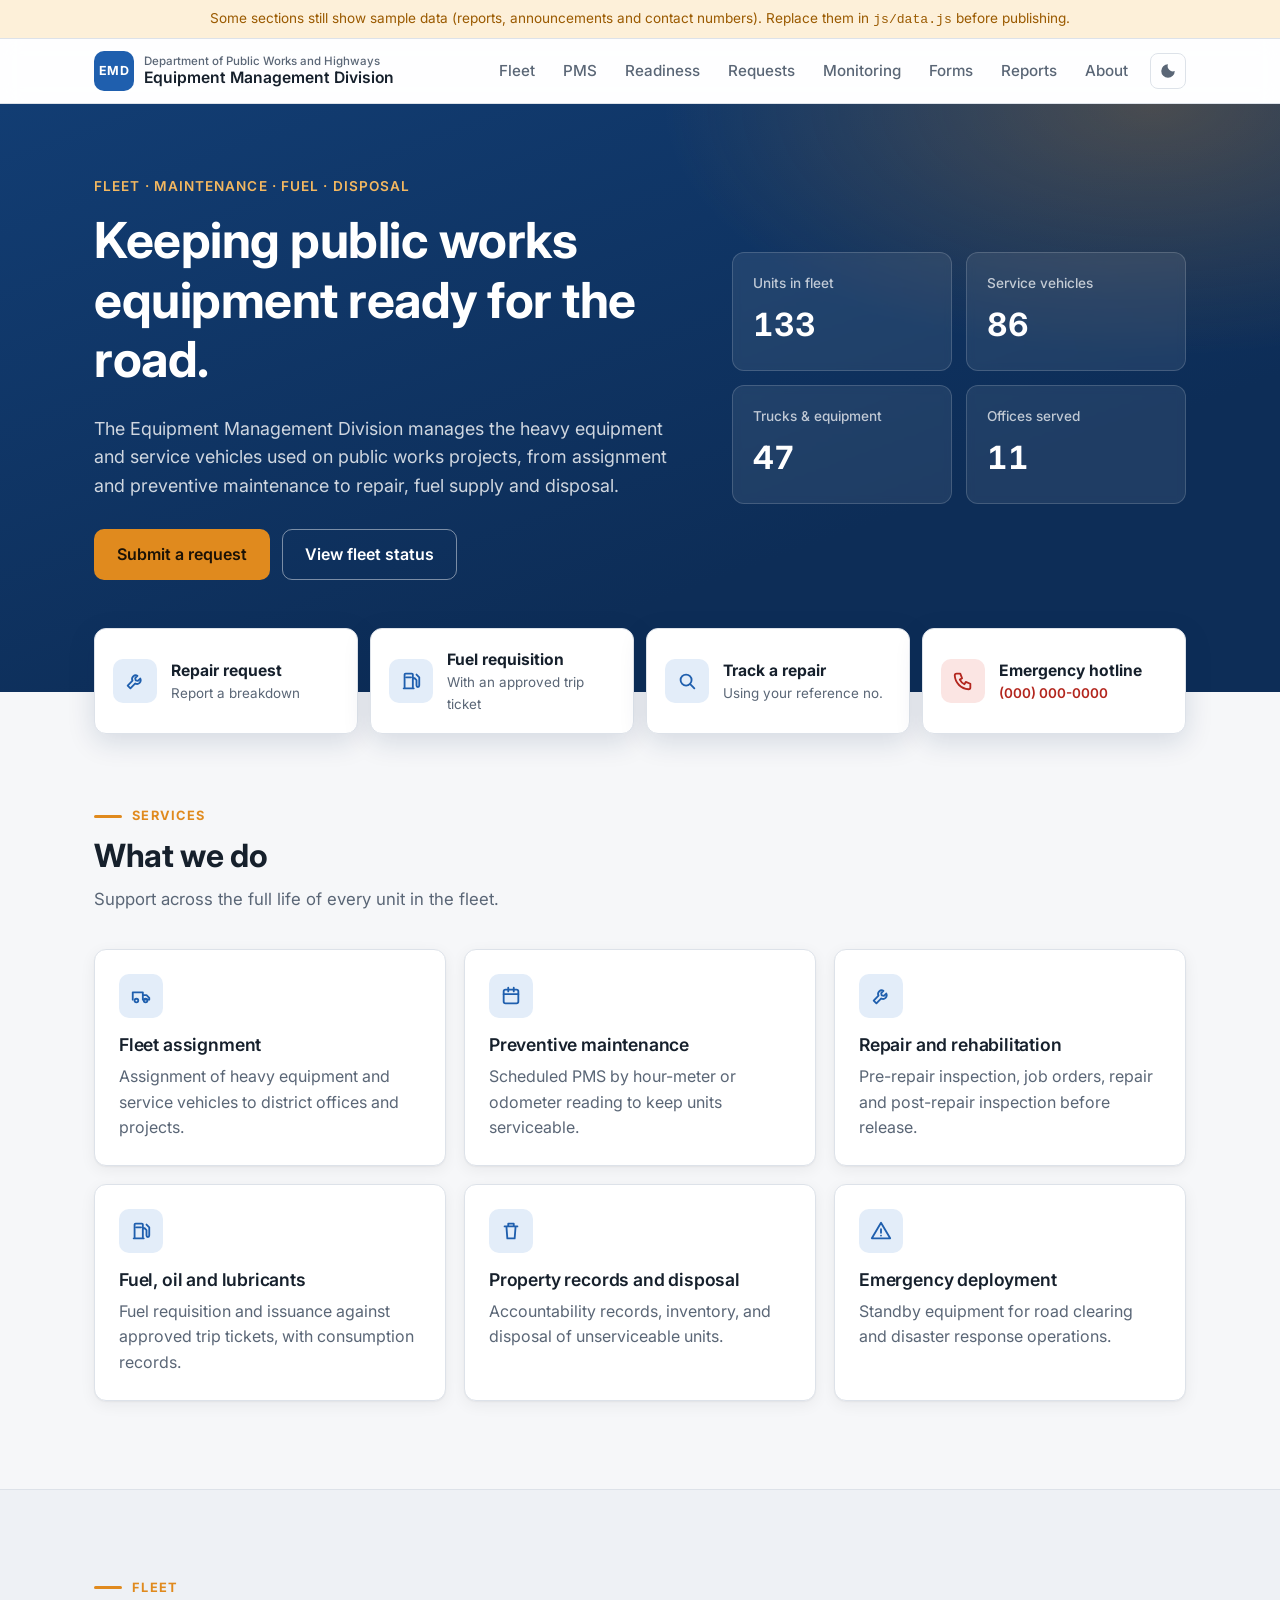
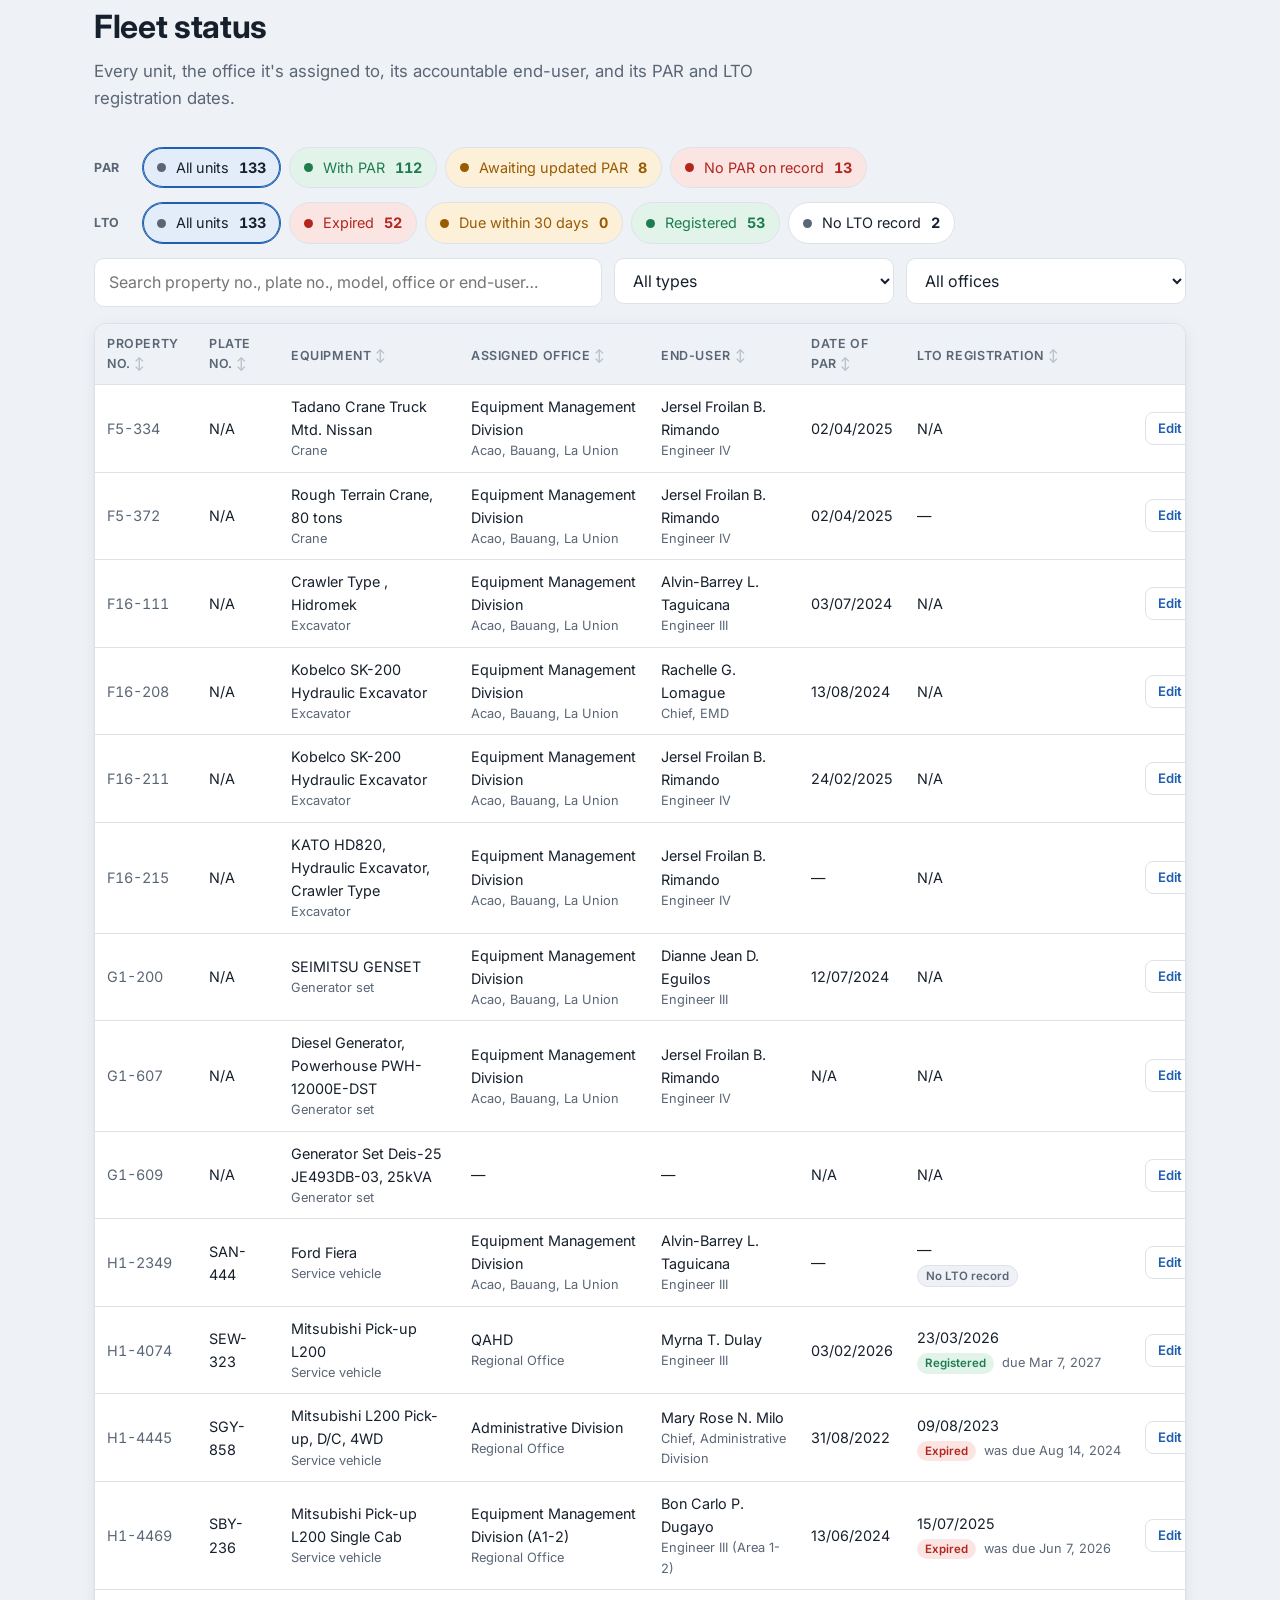
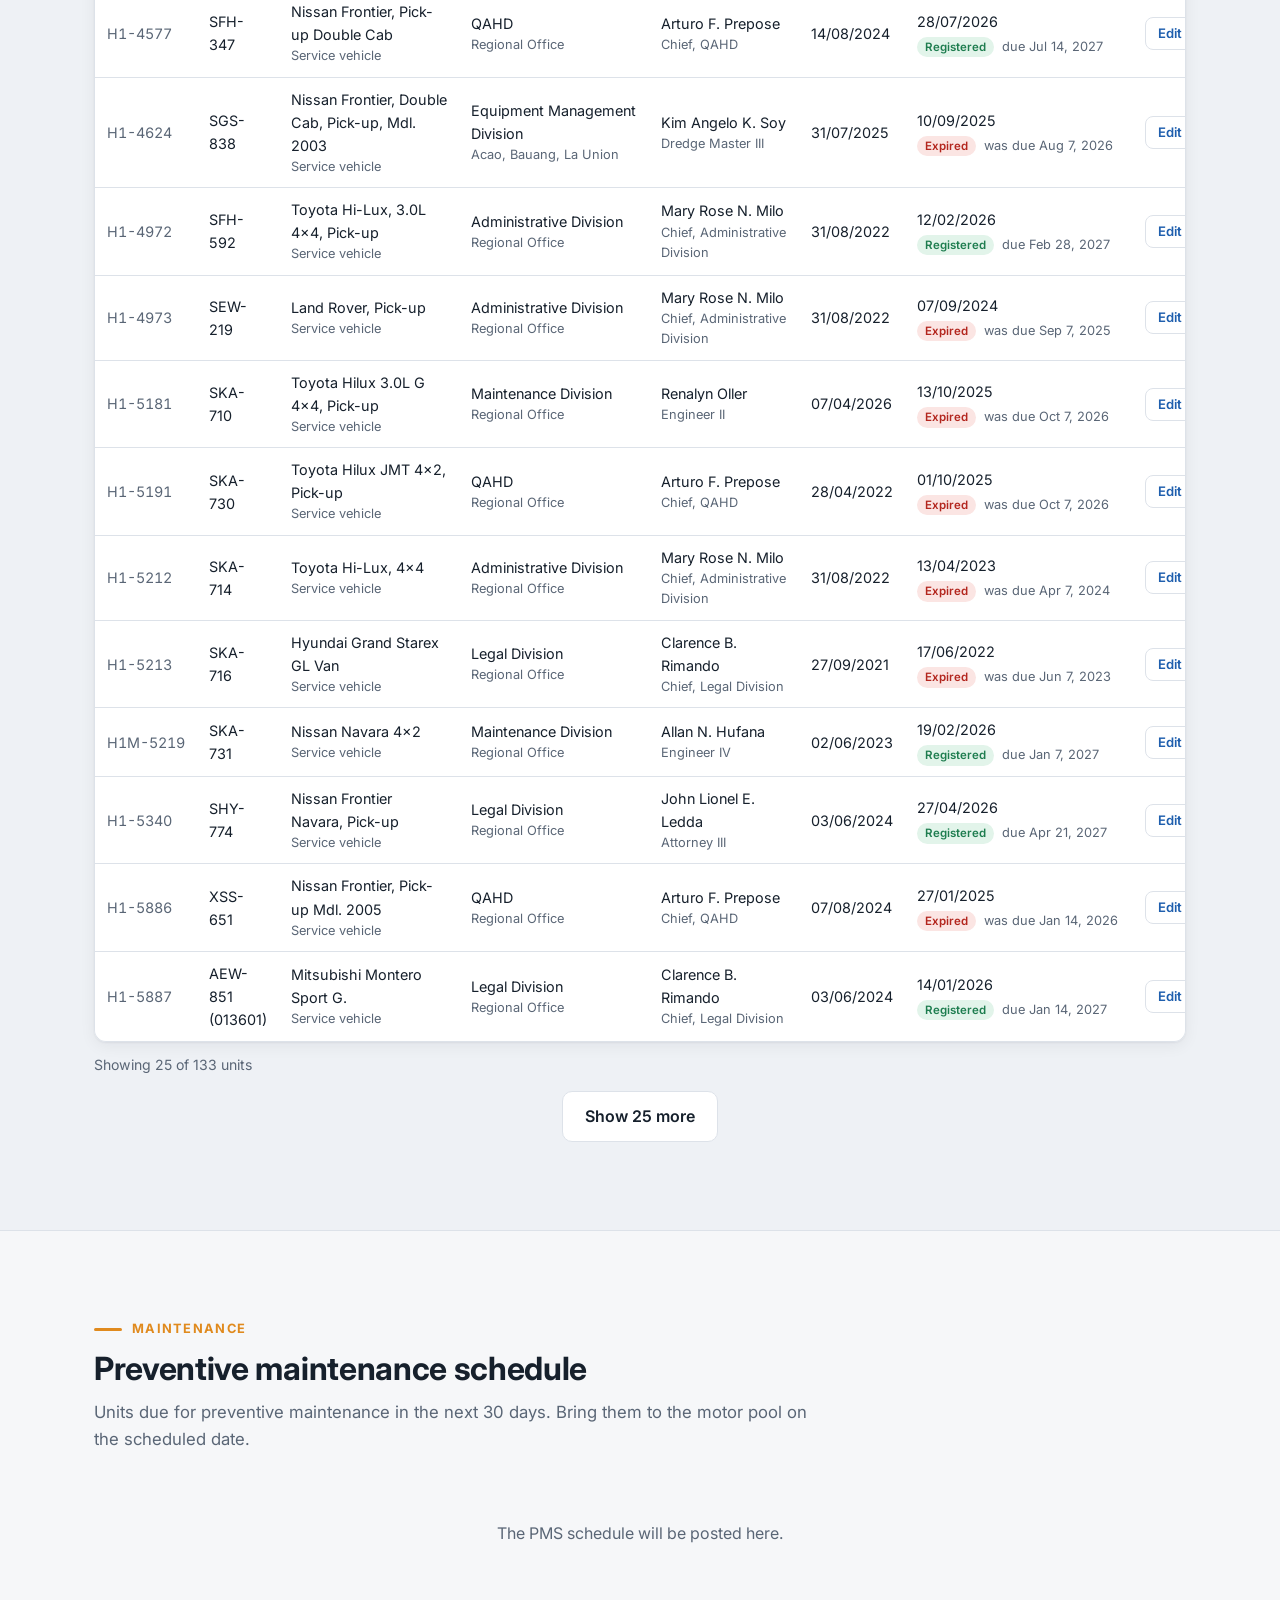
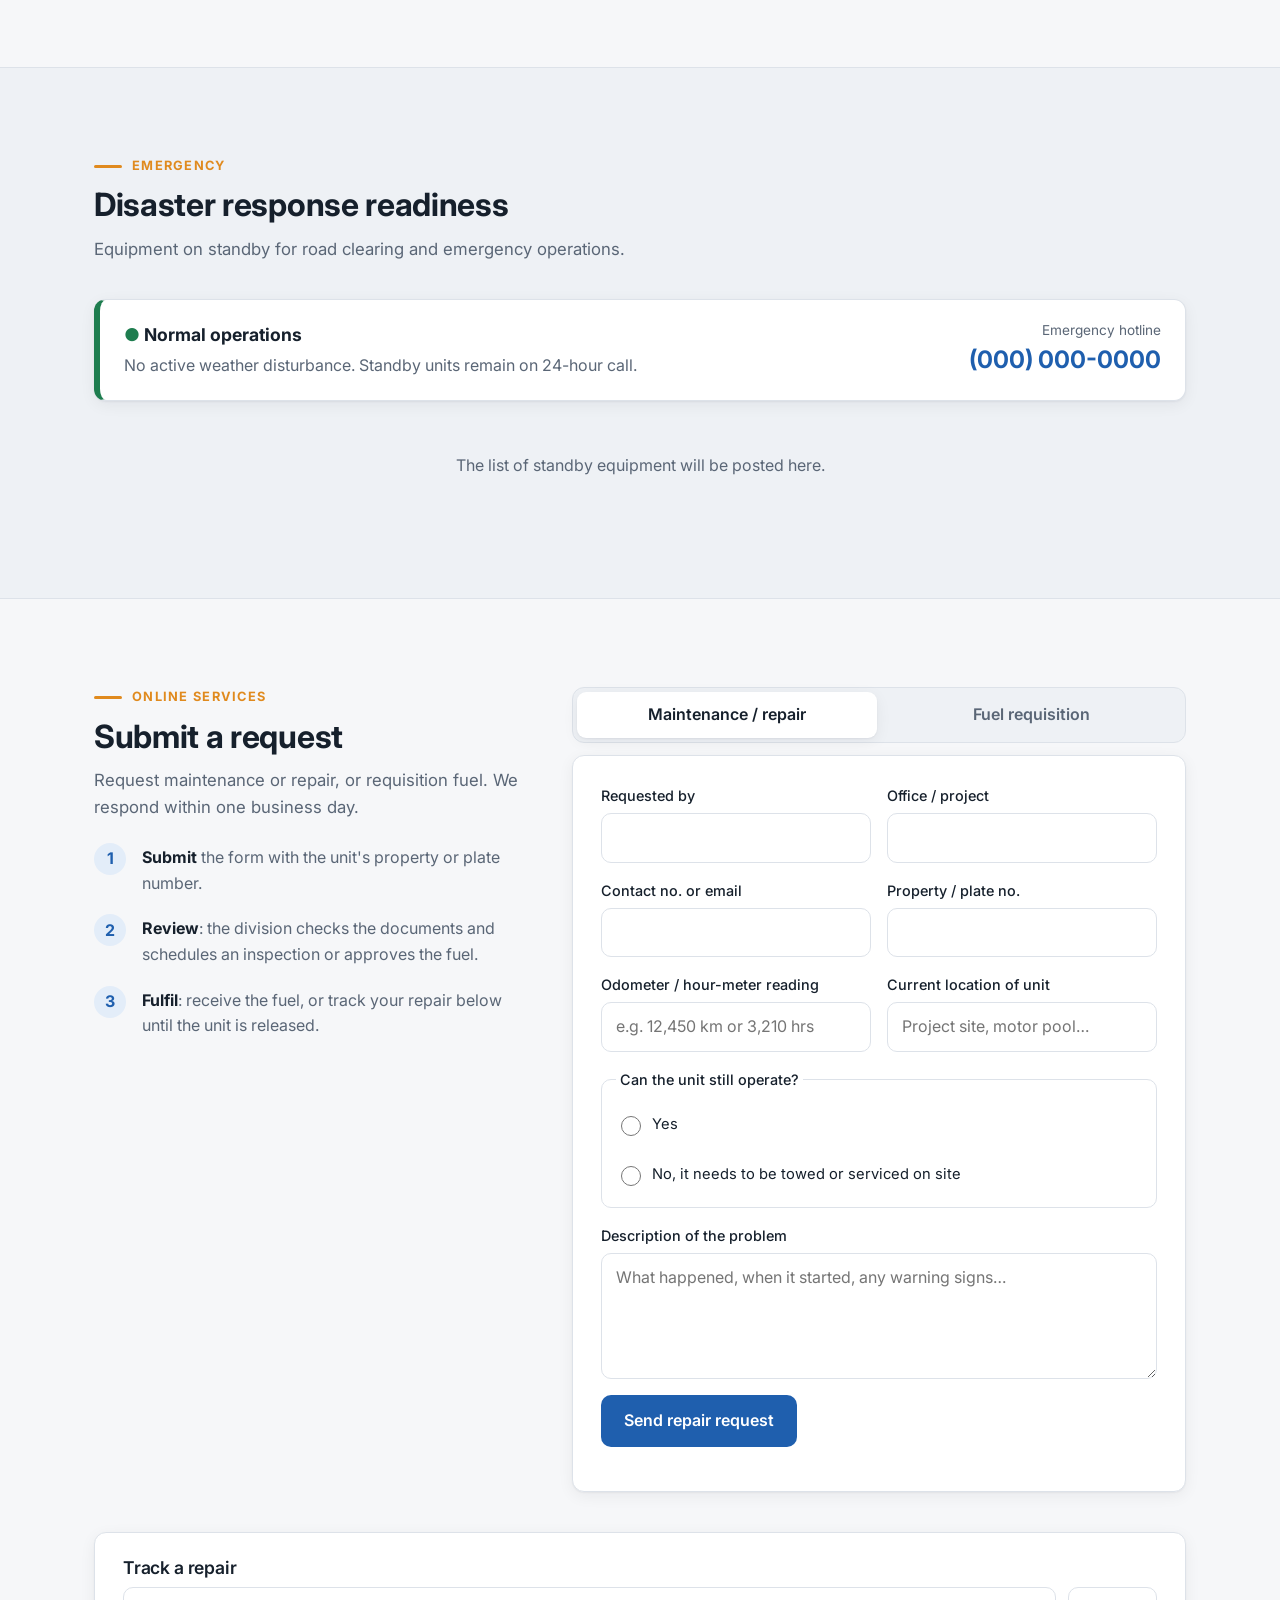
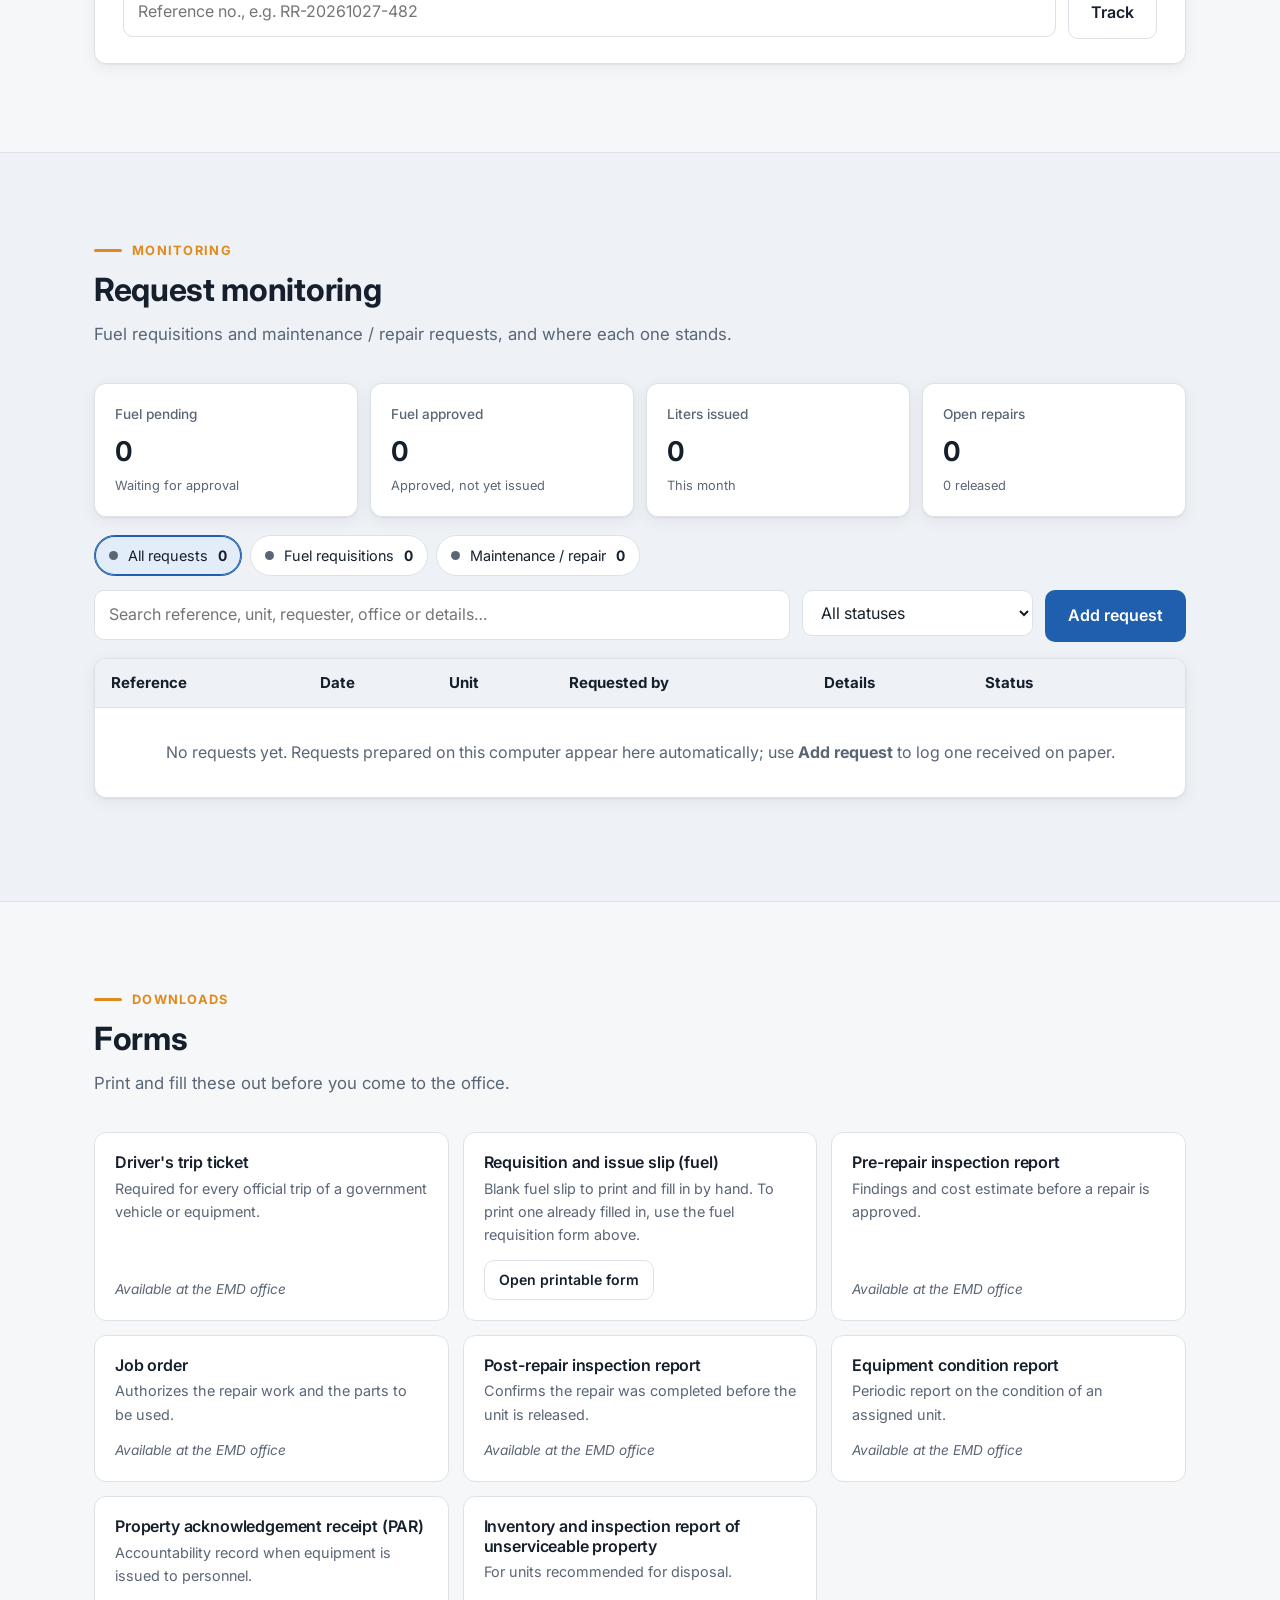
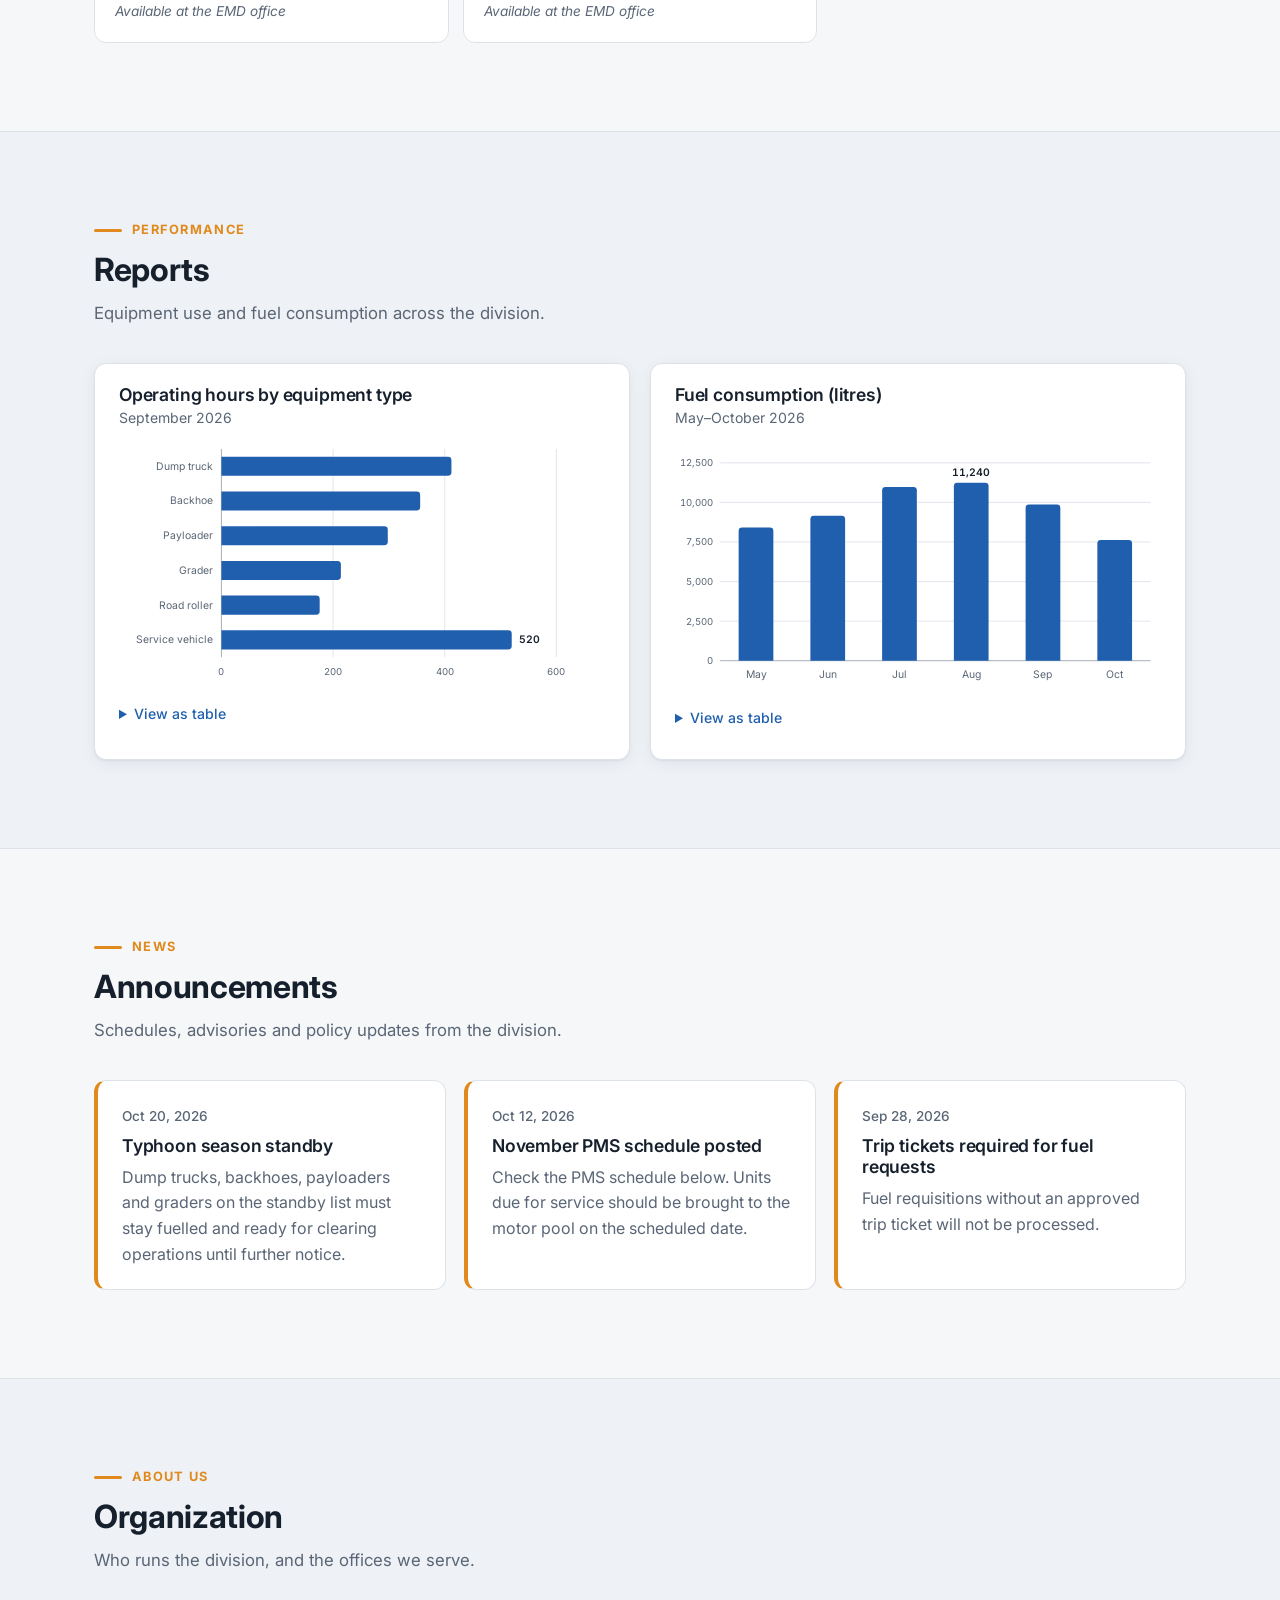
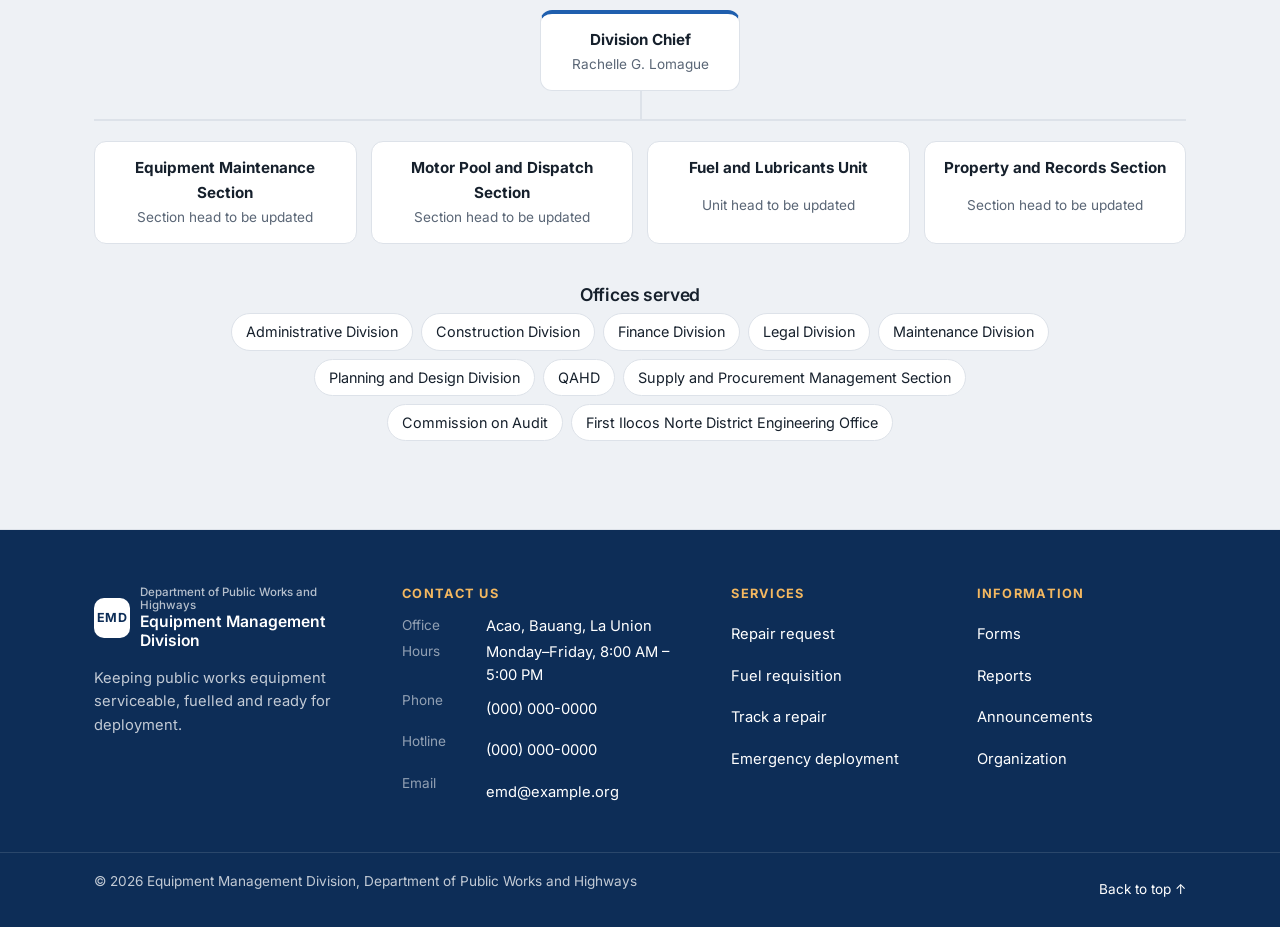
==== index.html @ c98135d2 "Improve the site on phones and make it installable - Form fields use 16px text so iPhone Safari no l" ====
<!doctype html>
<html lang="en">
<head>
  <meta charset="utf-8">
  <meta name="viewport" content="width=device-width, initial-scale=1">
  <title>Equipment Management Division</title>
  <meta name="description" content="DPWH Equipment Management Division: fleet status, PMS schedule, fuel and repair requests, request monitoring and forms.">
  <link rel="preconnect" href="https://fonts.googleapis.com">
  <link rel="preconnect" href="https://fonts.gstatic.com" crossorigin>
  <link href="https://fonts.googleapis.com/css2?family=Inter:wght@400;500;600;700&display=swap" rel="stylesheet">
  <link rel="manifest" href="manifest.webmanifest">
  <meta name="theme-color" content="#0d2d57">
  <link rel="icon" href="img/icon-192.png">
  <link rel="apple-touch-icon" href="img/apple-touch-icon.png">
  <meta name="apple-mobile-web-app-capable" content="yes">
  <meta name="mobile-web-app-capable" content="yes">
  <meta name="apple-mobile-web-app-title" content="EMD">
  <link rel="stylesheet" href="css/styles.css">
</head>
<body>
  <a class="skip-link" href="#main">Skip to content</a>

  <div class="sample-banner" id="sample-banner" hidden>
    Some sections still show sample data (reports, announcements and contact numbers). Replace them in <code>js/data.js</code> before publishing.
  </div>

  <header class="site-header">
    <div class="container header-inner">
      <a class="brand" href="#top" aria-label="Equipment Management Division home">
        <span class="brand-mark" aria-hidden="true">EMD</span>
        <span class="brand-text">
          <span class="brand-agency" data-config="agency"></span>
          <span class="brand-office" data-config="office"></span>
        </span>
      </a>
      <button class="nav-toggle" aria-expanded="false" aria-controls="site-nav" aria-label="Open menu">
        <span></span><span></span><span></span>
      </button>
      <nav id="site-nav" class="site-nav" aria-label="Primary">
        <a href="#fleet">Fleet</a>
        <a href="#pms">PMS</a>
        <a href="#readiness">Readiness</a>
        <a href="#request">Requests</a>
        <a href="#monitoring">Monitoring</a>
        <a href="#forms">Forms</a>
        <a href="#reports">Reports</a>
        <a href="#about">About</a>
        <button class="theme-toggle" type="button" aria-label="Toggle dark mode">
          <svg viewBox="0 0 24 24" width="18" height="18" aria-hidden="true"><path fill="currentColor" d="M12 3a9 9 0 1 0 9 9 7 7 0 0 1-9-9Z"/></svg>
        </button>
      </nav>
    </div>
  </header>

  <main id="main">
    <section class="hero" id="top">
      <div class="container hero-inner">
        <div>
          <p class="eyebrow">Fleet · Maintenance · Fuel · Disposal</p>
          <h1>Keeping public works equipment ready for the road.</h1>
          <p class="lead">The Equipment Management Division manages the heavy equipment and service vehicles used on public works projects, from assignment and preventive maintenance to repair, fuel supply and disposal.</p>
          <div class="hero-actions">
            <a class="btn btn-accent" href="#request">Submit a request</a>
            <a class="btn btn-outline-light" href="#fleet">View fleet status</a>
          </div>
        </div>
        <dl class="stats" aria-label="Fleet at a glance">
          <div class="stat"><dt>Units in fleet</dt><dd id="stat-total">0</dd></div>
          <div class="stat"><dt>Service vehicles</dt><dd id="stat-vehicles">0</dd></div>
          <div class="stat"><dt>Trucks &amp; equipment</dt><dd id="stat-equipment">0</dd></div>
          <div class="stat"><dt>Offices served</dt><dd id="stat-offices">0</dd></div>
        </dl>
      </div>
    </section>

    <div class="container quick-actions-wrap">
      <ul class="quick-actions" aria-label="Quick actions">
        <li><a href="#request" data-open-tab="tab-repair">
          <span class="qa-icon" aria-hidden="true"><svg viewBox="0 0 24 24"><path d="M14.7 6.3a4 4 0 0 0-5.4 5.4L4 17l3 3 5.3-5.3a4 4 0 0 0 5.4-5.4l-2.5 2.5-2.5-.5-.5-2.5Z"/></svg></span>
          <span><b>Repair request</b><small>Report a breakdown</small></span></a></li>
        <li><a href="#request" data-open-tab="tab-fuel">
          <span class="qa-icon" aria-hidden="true"><svg viewBox="0 0 24 24"><path d="M5 20V5a1 1 0 0 1 1-1h7a1 1 0 0 1 1 1v15M4 20h11M14 9h2l2 2v6a1.5 1.5 0 0 0 3 0V8l-3-3M7 8h5"/></svg></span>
          <span><b>Fuel requisition</b><small>With an approved trip ticket</small></span></a></li>
        <li><a href="#track">
          <span class="qa-icon" aria-hidden="true"><svg viewBox="0 0 24 24"><circle cx="11" cy="11" r="6"/><path d="m20 20-4.5-4.5"/></svg></span>
          <span><b>Track a repair</b><small>Using your reference no.</small></span></a></li>
        <li><a class="qa-urgent" data-config="hotline" data-keep-children>
          <span class="qa-icon" aria-hidden="true"><svg viewBox="0 0 24 24"><path d="M5 4h4l2 5-2.5 1.5a11 11 0 0 0 5 5L15 13l5 2v4a2 2 0 0 1-2 2A16 16 0 0 1 3 6a2 2 0 0 1 2-2"/></svg></span>
          <span><b>Emergency hotline</b><small data-config="hotline"></small></span></a></li>
      </ul>
    </div>

    <section class="section" id="services">
      <div class="container">
        <header class="section-head">
          <p class="kicker">Services</p>
          <h2>What we do</h2>
          <p>Support across the full life of every unit in the fleet.</p>
        </header>
        <div class="cards">
          <article class="card">
            <div class="card-icon" aria-hidden="true"><svg viewBox="0 0 24 24"><path d="M3 16V8h11v8M14 11h4l3 3v2h-7"/><circle cx="7" cy="17" r="2"/><circle cx="17" cy="17" r="2"/></svg></div>
            <h3>Fleet assignment</h3>
            <p>Assignment of heavy equipment and service vehicles to district offices and projects.</p>
          </article>
          <article class="card">
            <div class="card-icon" aria-hidden="true"><svg viewBox="0 0 24 24"><rect x="4" y="5" width="16" height="15" rx="2"/><path d="M4 10h16M9 3v4M15 3v4"/></svg></div>
            <h3>Preventive maintenance</h3>
            <p>Scheduled PMS by hour-meter or odometer reading to keep units serviceable.</p>
          </article>
          <article class="card">
            <div class="card-icon" aria-hidden="true"><svg viewBox="0 0 24 24"><path d="M14.7 6.3a4 4 0 0 0-5.4 5.4L4 17l3 3 5.3-5.3a4 4 0 0 0 5.4-5.4l-2.5 2.5-2.5-.5-.5-2.5Z"/></svg></div>
            <h3>Repair and rehabilitation</h3>
            <p>Pre-repair inspection, job orders, repair and post-repair inspection before release.</p>
          </article>
          <article class="card">
            <div class="card-icon" aria-hidden="true"><svg viewBox="0 0 24 24"><path d="M5 20V5a1 1 0 0 1 1-1h7a1 1 0 0 1 1 1v15M4 20h11M14 9h2l2 2v6a1.5 1.5 0 0 0 3 0V8l-3-3M7 8h5"/></svg></div>
            <h3>Fuel, oil and lubricants</h3>
            <p>Fuel requisition and issuance against approved trip tickets, with consumption records.</p>
          </article>
          <article class="card">
            <div class="card-icon" aria-hidden="true"><svg viewBox="0 0 24 24"><path d="M5 7h14M9 7V4h6v3M7 7l1 13h8l1-13"/></svg></div>
            <h3>Property records and disposal</h3>
            <p>Accountability records, inventory, and disposal of unserviceable units.</p>
          </article>
          <article class="card">
            <div class="card-icon" aria-hidden="true"><svg viewBox="0 0 24 24"><path d="M12 3 2 20h20L12 3ZM12 10v4M12 17h.01"/></svg></div>
            <h3>Emergency deployment</h3>
            <p>Standby equipment for road clearing and disaster response operations.</p>
          </article>
        </div>
      </div>
    </section>

    <section class="section section-alt" id="fleet">
      <div class="container">
        <header class="section-head">
          <p class="kicker">Fleet</p>
          <h2>Fleet status</h2>
          <p>Every unit, the office it's assigned to, its accountable end-user, and its PAR and LTO registration dates.</p>
        </header>

        <div class="condition-chips" id="condition-chips" role="group" aria-label="Filter by PAR status"></div>
        <div class="condition-chips" id="lto-chips" role="group" aria-label="Filter by LTO registration status"></div>

        <div class="toolbar">
          <label class="field field-grow">
            <span class="sr-only">Search fleet</span>
            <input id="fleet-search" type="search" placeholder="Search property no., plate no., model, office or end-user…" autocomplete="off">
          </label>
          <label class="field">
            <span class="sr-only">Equipment type</span>
            <select id="fleet-type"><option value="">All types</option></select>
          </label>
          <label class="field">
            <span class="sr-only">Assigned office</span>
            <select id="fleet-office"><option value="">All offices</option></select>
          </label>
        </div>

        <div class="edit-bar" id="edit-bar" role="status" hidden>
          <p><b id="edit-count"></b> Saved in this browser only. To publish, download the file and upload it to GitHub as <code>js/fleet.js</code>.</p>
          <div class="edit-bar-actions">
            <button class="btn btn-primary btn-sm" type="button" id="edit-download">Download fleet.js</button>
            <button class="btn btn-ghost btn-sm" type="button" id="edit-discard">Discard changes</button>
          </div>
        </div>

        <div class="table-wrap">
          <table class="data-table" id="fleet-table">
            <thead>
              <tr>
                <th scope="col"><button data-sort="propertyNo">Property no.</button></th>
                <th scope="col"><button data-sort="plateNo">Plate no.</button></th>
                <th scope="col"><button data-sort="makeModel">Equipment</button></th>
                <th scope="col"><button data-sort="office">Assigned office</button></th>
                <th scope="col"><button data-sort="endUser">End-user</button></th>
                <th scope="col"><button data-sort="parDate">Date of PAR</button></th>
                <th scope="col"><button data-sort="ltoDate">LTO registration</button></th>
                <th scope="col"><span class="sr-only">Edit</span></th>
              </tr>
            </thead>
            <tbody id="fleet-body"></tbody>
          </table>
          <p id="fleet-empty" class="empty" hidden>No units match your filters.</p>
        </div>
        <p class="table-meta" id="fleet-count" aria-live="polite"></p>
        <button class="btn btn-ghost fleet-more" type="button" id="fleet-more" hidden></button>
      </div>
    </section>

    <section class="section" id="pms">
      <div class="container">
        <header class="section-head">
          <p class="kicker">Maintenance</p>
          <h2>Preventive maintenance schedule</h2>
          <p>Units due for preventive maintenance in the next 30 days. Bring them to the motor pool on the scheduled date.</p>
        </header>
        <div class="pms-groups" id="pms-list"></div>
        <p id="pms-empty" class="empty" hidden>The PMS schedule will be posted here.</p>
        <button class="btn btn-ghost pms-more" id="pms-more" type="button" hidden></button>
      </div>
    </section>

    <section class="section section-alt" id="readiness">
      <div class="container">
        <header class="section-head">
          <p class="kicker">Emergency</p>
          <h2>Disaster response readiness</h2>
          <p>Equipment on standby for road clearing and emergency operations.</p>
        </header>
        <div class="alert-card" id="alert-card">
          <div>
            <p class="alert-level" id="alert-level"></p>
            <p class="alert-message" data-config="alertMessage"></p>
          </div>
          <div class="hotline">
            <span>Emergency hotline</span>
            <a id="hotline-link" data-config="hotline"></a>
          </div>
        </div>
        <div class="standby-grid" id="standby-grid"></div>
        <p id="standby-empty" class="empty" hidden>The list of standby equipment will be posted here.</p>
      </div>
    </section>

    <section class="section" id="request">
      <div class="container request-grid">
        <div>
          <header class="section-head section-head-left">
            <p class="kicker">Online services</p>
          <h2>Submit a request</h2>
            <p>Request maintenance or repair, or requisition fuel. We respond within one business day.</p>
          </header>
          <ol class="steps">
            <li><strong>Submit</strong> the form with the unit's property or plate number.</li>
            <li><strong>Review</strong>: the division checks the documents and schedules an inspection or approves the fuel.</li>
            <li><strong>Fulfil</strong>: receive the fuel, or track your repair below until the unit is released.</li>
          </ol>
        </div>

        <div class="form-panel">
          <div class="tabs" role="tablist" aria-label="Request type">
            <button role="tab" id="tab-repair" aria-controls="form-repair" aria-selected="true">Maintenance / repair</button>
            <button role="tab" id="tab-fuel" aria-controls="form-fuel" aria-selected="false" tabindex="-1">Fuel requisition</button>
          </div>

          <form id="form-repair" class="form request-form" role="tabpanel" aria-labelledby="tab-repair" data-prefix="RR" novalidate>
            <div class="form-row">
              <label class="field"><span>Requested by</span><input name="name" required autocomplete="name"></label>
              <label class="field"><span>Office / project</span><input name="office" required></label>
            </div>
            <div class="form-row">
              <label class="field"><span>Contact no. or email</span><input name="contact" required></label>
              <label class="field"><span>Property / plate no.</span><input name="unit" list="unit-list" required></label>
            </div>
            <div class="form-row">
              <label class="field"><span>Odometer / hour-meter reading</span><input name="reading" inputmode="numeric" required placeholder="e.g. 12,450 km or 3,210 hrs"></label>
              <label class="field"><span>Current location of unit</span><input name="location" required placeholder="Project site, motor pool…"></label>
            </div>
            <fieldset class="field radio-group">
              <legend>Can the unit still operate?</legend>
              <label><input type="radio" name="operable" value="Yes" required> Yes</label>
              <label><input type="radio" name="operable" value="No"> No, it needs to be towed or serviced on site</label>
            </fieldset>
            <label class="field"><span>Description of the problem</span><textarea name="details" rows="4" required placeholder="What happened, when it started, any warning signs…"></textarea></label>
            <button class="btn btn-primary" type="submit">Send repair request</button>
            <p class="form-status" role="status" aria-live="polite"></p>
          </form>

          <form id="form-fuel" class="form request-form" role="tabpanel" aria-labelledby="tab-fuel" data-prefix="FR" novalidate hidden>
            <p class="form-intro">Fill this in to print a <b>Requisition and Issue Slip (Fuel)</b>. Sign it and bring it to the EMD office with your trip ticket.</p>
            <div class="form-row">
              <label class="field"><span>Requested by</span><input name="name" required autocomplete="name"></label>
              <label class="field"><span>Designation</span><input name="designation" required placeholder="e.g. Engineer III"></label>
            </div>
            <div class="form-row">
              <label class="field"><span>Received by <em>(optional)</em></span><input name="receivedBy" placeholder="Usually the driver"></label>
              <label class="field"><span>Designation <em>(optional)</em></span><input name="receivedDesignation" placeholder="e.g. Driver"></label>
            </div>
            <div class="form-row">
              <label class="field"><span>Division</span><input name="division" required placeholder="e.g. Construction Division"></label>
              <label class="field"><span>Office</span><input name="office" required placeholder="e.g. Regional Office"></label>
            </div>
            <label class="field"><span>Property / plate no.</span><input name="unit" list="unit-list" required placeholder="Start typing the property or plate no."></label>
            <div class="form-row">
              <label class="field"><span>Fuel type</span>
                <select name="fuel" required>
                  <option value="">Choose…</option>
                  <option>Diesel</option>
                  <option>Gasoline</option>
                </select>
              </label>
              <label class="field"><span>Quantity (liters)</span><input name="litres" type="number" min="1" step="1" required></label>
            </div>
            <div class="form-row">
              <label class="field"><span>RIS No. <em>(optional)</em></span><input name="risNo" placeholder="e.g. 2026-07-2000"></label>
              <label class="field"><span>Contact no. or email <em>(optional)</em></span><input name="contact"></label>
            </div>
            <div class="form-row">
              <label class="field"><span>Requested date from</span><input name="dateFrom" type="date" required></label>
              <label class="field"><span>Requested date to</span><input name="dateTo" type="date" required></label>
            </div>
            <fieldset class="field radio-group odometer-group">
              <legend>Odometer / hour meter reading <em>(optional)</em></legend>
              <div class="form-row form-row-3">
                <label class="field"><span>Present</span><input name="odoPresent" inputmode="decimal"></label>
                <label class="field"><span>Previous</span><input name="odoPrevious" inputmode="decimal"></label>
                <label class="field"><span>Balance in tank</span><input name="tankBalance" placeholder="e.g. 1/4"></label>
              </div>
            </fieldset>
            <label class="field"><span>Purpose</span><textarea name="details" rows="3" required placeholder="Purpose of the trip and destination"></textarea></label>
            <button class="btn btn-primary" type="submit">Prepare fuel slip</button>
            <p class="form-status" role="status" aria-live="polite"></p>
            <a class="btn btn-ghost slip-print" id="slip-print" target="_blank" rel="noopener" hidden>Print / Save as PDF</a>
          </form>
          <datalist id="unit-list"></datalist>
        </div>
      </div>

      <div class="container" id="track">
        <div class="tracker">
          <h3>Track a repair</h3>
          <form id="track-form" class="track-form">
            <label class="field field-grow">
              <span class="sr-only">Repair reference number</span>
              <input name="ref" placeholder="Reference no., e.g. RR-20261027-482" required>
            </label>
            <button class="btn btn-ghost" type="submit">Track</button>
          </form>
          <div id="track-result" aria-live="polite"></div>
        </div>
      </div>
    </section>

    <section class="section section-alt" id="monitoring">
      <div class="container">
        <header class="section-head">
          <p class="kicker">Monitoring</p>
          <h2>Request monitoring</h2>
          <p>Fuel requisitions and maintenance / repair requests, and where each one stands.</p>
        </header>

        <div class="monitor-stats" id="monitor-stats"></div>

        <div class="condition-chips" id="req-kind-chips" role="group" aria-label="Filter by request type"></div>
        <div class="toolbar">
          <label class="field field-grow">
            <span class="sr-only">Search requests</span>
            <input id="req-search" type="search" placeholder="Search reference, unit, requester, office or details…" autocomplete="off">
          </label>
          <label class="field">
            <span class="sr-only">Status</span>
            <select id="req-status"><option value="">All statuses</option></select>
          </label>
          <button class="btn btn-primary" type="button" id="req-add">Add request</button>
        </div>

        <div class="edit-bar" id="req-edit-bar" role="status" hidden>
          <p><b id="req-edit-count"></b> Saved in this browser only. To publish, download the file and upload it to GitHub as <code>js/requests.js</code>.</p>
          <div class="edit-bar-actions">
            <button class="btn btn-primary btn-sm" type="button" id="req-download">Download requests.js</button>
            <button class="btn btn-ghost btn-sm" type="button" id="req-discard">Discard changes</button>
          </div>
        </div>

        <div class="table-wrap">
          <table class="data-table" id="req-table">
            <thead>
              <tr>
                <th scope="col">Reference</th>
                <th scope="col">Date</th>
                <th scope="col">Unit</th>
                <th scope="col">Requested by</th>
                <th scope="col">Details</th>
                <th scope="col">Status</th>
                <th scope="col"><span class="sr-only">Edit</span></th>
              </tr>
            </thead>
            <tbody id="req-body"></tbody>
          </table>
          <p id="req-empty" class="empty" hidden>No requests yet. Requests prepared on this computer appear here automatically; use <b>Add request</b> to log one received on paper.</p>
        </div>
        <p class="table-meta" id="req-count" aria-live="polite"></p>
      </div>
    </section>

    <section class="section" id="forms">
      <div class="container">
        <header class="section-head">
          <p class="kicker">Downloads</p>
          <h2>Forms</h2>
          <p>Print and fill these out before you come to the office.</p>
        </header>
        <ul class="forms-grid" id="forms-list"></ul>
      </div>
    </section>

    <section class="section section-alt" id="reports">
      <div class="container">
        <header class="section-head">
          <p class="kicker">Performance</p>
          <h2>Reports</h2>
          <p>Equipment use and fuel consumption across the division.</p>
        </header>
        <div class="charts">
          <figure class="chart-card">
            <figcaption>
              <h3>Operating hours by equipment type</h3>
              <p id="util-period"></p>
            </figcaption>
            <div class="chart" id="chart-util"></div>
            <details class="chart-table"><summary>View as table</summary><div id="table-util"></div></details>
          </figure>
          <figure class="chart-card">
            <figcaption>
              <h3>Fuel consumption (litres)</h3>
              <p id="fuel-period"></p>
            </figcaption>
            <div class="chart" id="chart-fuel"></div>
            <details class="chart-table"><summary>View as table</summary><div id="table-fuel"></div></details>
          </figure>
        </div>
      </div>
    </section>

    <section class="section" id="announcements">
      <div class="container">
        <header class="section-head">
          <p class="kicker">News</p>
          <h2>Announcements</h2>
          <p>Schedules, advisories and policy updates from the division.</p>
        </header>
        <div class="news" id="news-list"></div>
      </div>
    </section>

    <section class="section section-alt" id="about">
      <div class="container">
        <header class="section-head">
          <p class="kicker">About us</p>
          <h2>Organization</h2>
          <p>Who runs the division, and the offices we serve.</p>
        </header>
        <div class="org" id="org-chart"></div>
        <div class="served">
          <h3>Offices served</h3>
          <ul id="offices-served"></ul>
        </div>
      </div>
    </section>

  </main>

  <footer class="site-footer" id="contact">
    <div class="container footer-grid">
      <div class="footer-brand">
        <a class="brand" href="#top">
          <span class="brand-mark" aria-hidden="true">EMD</span>
          <span class="brand-text">
            <span class="brand-agency" data-config="agency"></span>
            <span class="brand-office" data-config="office"></span>
          </span>
        </a>
        <p>Keeping public works equipment serviceable, fuelled and ready for deployment.</p>
      </div>
      <div>
        <h2>Contact us</h2>
        <ul class="footer-list">
          <li><span>Office</span><b data-config="address"></b></li>
          <li><span>Hours</span><b data-config="hours"></b></li>
          <li><span>Phone</span><a data-config="phone"></a></li>
          <li><span>Hotline</span><a data-config="hotline"></a></li>
          <li><span>Email</span><a data-config="email"></a></li>
        </ul>
      </div>
      <div>
        <h2>Services</h2>
        <ul class="footer-links">
          <li><a href="#request" data-open-tab="tab-repair">Repair request</a></li>
          <li><a href="#request" data-open-tab="tab-fuel">Fuel requisition</a></li>
          <li><a href="#track">Track a repair</a></li>
          <li><a href="#readiness">Emergency deployment</a></li>
        </ul>
      </div>
      <div>
        <h2>Information</h2>
        <ul class="footer-links">
          <li><a href="#forms">Forms</a></li>
          <li><a href="#reports">Reports</a></li>
          <li><a href="#announcements">Announcements</a></li>
          <li><a href="#about">Organization</a></li>
        </ul>
      </div>
    </div>
    <div class="footer-bottom">
      <div class="container footer-inner">
        <p>&copy; <span id="year"></span> <span data-config="office"></span>, <span data-config="agency"></span></p>
        <a href="#top">Back to top ↑</a>
      </div>
    </div>
  </footer>

  <a class="to-top" id="to-top" href="#top" aria-label="Back to top" hidden>
    <svg viewBox="0 0 24 24" width="20" height="20" aria-hidden="true"><path d="M12 19V5M5 12l7-7 7 7" fill="none" stroke="currentColor" stroke-width="2.2" stroke-linecap="round" stroke-linejoin="round"/></svg>
  </a>

  <dialog class="unit-dialog" id="unit-dialog" aria-labelledby="unit-dialog-title">
    <form method="dialog" class="form" id="unit-form" novalidate>
      <header class="unit-dialog-head">
        <div>
          <h2 id="unit-dialog-title">Edit unit</h2>
          <p id="unit-dialog-sub"></p>
        </div>
        <button class="dialog-close" type="button" value="cancel" aria-label="Close">×</button>
      </header>
      <div class="form-row">
        <label class="field"><span>Date of LTO registration</span><input type="date" name="ltoDate"></label>
        <label class="field"><span>Plate no.</span><input name="plateNo"></label>
      </div>
      <p class="lto-preview" id="lto-preview" aria-live="polite"></p>
      <label class="field"><span>LTO due date override <em>(optional)</em></span>
        <input type="date" name="ltoDue">
        <small class="field-hint">Leave blank to use the plate-number schedule. Use for a brand-new vehicle with a multi-year first registration.</small>
      </label>
      <div class="form-row">
        <label class="field"><span>Date of PAR</span><input type="date" name="parDate"></label>
        <label class="check"><input type="checkbox" name="parAwaiting"> Awaiting updated PAR</label>
      </div>
      <label class="field"><span>Assigned office / location</span><input name="office"></label>
      <div class="form-row">
        <label class="field"><span>End-user</span><input name="endUser"></label>
        <label class="field"><span>Position</span><input name="position"></label>
      </div>
      <div class="dialog-actions">
        <button class="btn btn-primary" type="submit" value="save">Save changes</button>
        <button class="btn btn-ghost" type="button" value="cancel">Cancel</button>
        <button class="btn btn-link" type="button" id="unit-revert">Undo my changes to this unit</button>
      </div>
    </form>
  </dialog>

  <dialog class="unit-dialog" id="req-dialog" aria-labelledby="req-dialog-title">
    <form method="dialog" class="form" id="req-form" novalidate>
      <header class="unit-dialog-head">
        <div>
          <h2 id="req-dialog-title">Request</h2>
          <p id="req-dialog-sub"></p>
        </div>
        <button class="dialog-close" type="button" value="cancel" aria-label="Close">×</button>
      </header>
      <fieldset class="field radio-group" id="req-kind-group">
        <legend>Type of request</legend>
        <label><input type="radio" name="kind" value="fuel" required> Fuel requisition</label>
        <label><input type="radio" name="kind" value="repair"> Maintenance / repair</label>
      </fieldset>
      <div class="form-row">
        <label class="field"><span>Status</span><select name="status" required></select></label>
        <label class="field"><span>Date requested</span><input type="date" name="date" required></label>
      </div>
      <label class="field"><span>Remarks <em>(optional)</em></span><input name="remarks" placeholder="e.g. Parts delivered; road test pending"></label>
      <label class="field"><span>Property / plate no.</span><input name="unit" list="unit-list" required></label>
      <div class="form-row">
        <label class="field"><span>Requested by</span><input name="requestedBy" required></label>
        <label class="field"><span>Office / division</span><input name="office"></label>
      </div>
      <div class="req-fuel-fields">
        <div class="form-row">
          <label class="field"><span>Fuel type</span>
            <select name="fuel"><option value="">Choose…</option><option>Diesel</option><option>Gasoline</option></select>
          </label>
          <label class="field"><span>Liters requested</span><input name="litres" type="number" min="1" step="1"></label>
        </div>
        <div class="form-row">
          <label class="field"><span>Liters issued <em>(optional)</em></span><input name="issuedLitres" type="number" min="0" step="1"></label>
          <label class="field"><span>RIS No. <em>(optional)</em></span><input name="risNo"></label>
        </div>
        <div class="form-row">
          <label class="field"><span>Requested date from</span><input name="dateFrom" type="date"></label>
          <label class="field"><span>Requested date to</span><input name="dateTo" type="date"></label>
        </div>
      </div>
      <label class="field"><span id="req-details-label">Details</span><textarea name="details" rows="3"></textarea></label>
      <div class="dialog-actions">
        <button class="btn btn-primary" type="submit">Save</button>
        <button class="btn btn-ghost" type="button" value="cancel">Cancel</button>
        <button class="btn btn-link" type="button" id="req-delete">Delete request</button>
      </div>
      <p class="form-status" id="req-form-status" role="status" aria-live="polite"></p>
    </form>
  </dialog>

  <div class="chart-tooltip" id="chart-tooltip" role="presentation" hidden></div>

  <script src="js/data.js"></script>
  <script src="js/fleet.js"></script>
  <script src="js/requests.js"></script>
  <script src="js/main.js"></script>
</body>
</html>
---- css/styles.css ----
:root {
  --bg: #f6f7f9;
  --surface: #ffffff;
  --surface-alt: #eef1f5;
  --text: #16202c;
  --muted: #5a6676;
  --border: #dde2e9;
  --primary: #1f5fae;
  --primary-hover: #194f92;
  --primary-soft: #e3edf9;
  --accent: #e08a1e;
  --navy: #0d2d57;
  --navy-2: #123d73;
  --ok: #1e7d4f;      --ok-bg: #e2f4ea;
  --info: #2a5db0;    --info-bg: #e3ecfa;
  --warn: #9a5a00;    --warn-bg: #fdf0d9;
  --danger: #b3261e;  --danger-bg: #fbe5e3;
  --radius: 12px;
  --shadow: 0 1px 2px rgba(16, 24, 40, .05), 0 4px 16px rgba(16, 24, 40, .06);
  color-scheme: light;
}

@media (prefers-color-scheme: dark) {
  :root:not([data-theme="light"]) {
    --bg: #0f141b;
    --surface: #161d27;
    --surface-alt: #121820;
    --text: #e6ebf1;
    --muted: #9aa6b5;
    --border: #2a3441;
    --primary: #5b9bea;
    --primary-hover: #7bb0f0;
    --primary-soft: #1c2b40;
    --ok: #5fd39a;      --ok-bg: #163126;
    --info: #86b1f2;    --info-bg: #1a2a44;
    --warn: #f0b660;    --warn-bg: #3a2a12;
    --danger: #f28b82;  --danger-bg: #3d1b19;
    --shadow: 0 1px 2px rgba(0, 0, 0, .3), 0 4px 16px rgba(0, 0, 0, .25);
    color-scheme: dark;
  }
}

:root[data-theme="dark"] {
  --bg: #0f141b;
  --surface: #161d27;
  --surface-alt: #121820;
  --text: #e6ebf1;
  --muted: #9aa6b5;
  --border: #2a3441;
  --primary: #5b9bea;
  --primary-hover: #7bb0f0;
  --primary-soft: #1c2b40;
  --ok: #5fd39a;      --ok-bg: #163126;
  --info: #86b1f2;    --info-bg: #1a2a44;
  --warn: #f0b660;    --warn-bg: #3a2a12;
  --danger: #f28b82;  --danger-bg: #3d1b19;
  --shadow: 0 1px 2px rgba(0, 0, 0, .3), 0 4px 16px rgba(0, 0, 0, .25);
  color-scheme: dark;
}

*, *::before, *::after { box-sizing: border-box; }

html { scroll-behavior: smooth; scroll-padding-top: 72px; }

body {
  margin: 0;
  font-family: "Inter", system-ui, -apple-system, "Segoe UI", Roboto, sans-serif;
  font-size: 16px;
  line-height: 1.6;
  color: var(--text);
  background: var(--bg);
  -webkit-font-smoothing: antialiased;
}

h1, h2, h3 { line-height: 1.2; margin: 0 0 .5em; letter-spacing: -.01em; }
h1 { font-size: clamp(2rem, 4.5vw, 3.1rem); font-weight: 700; }
h2 { font-size: clamp(1.5rem, 3vw, 2rem); font-weight: 700; }
h3 { font-size: 1.1rem; font-weight: 600; }
p { margin: 0 0 1em; }
a { color: var(--primary); }

.container { width: 100%; max-width: 1140px; margin: 0 auto; padding: 0 16px; }
@media (min-width: 720px) { .container { padding: 0 24px; } }

.sr-only {
  position: absolute; width: 1px; height: 1px; padding: 0; margin: -1px;
  overflow: hidden; clip: rect(0, 0, 0, 0); white-space: nowrap; border: 0;
}

.skip-link {
  position: absolute; left: 16px; top: -48px; z-index: 100;
  background: var(--primary); color: #fff; padding: 8px 14px; border-radius: 8px;
}
.skip-link:focus { top: 12px; }

:focus-visible { outline: 3px solid var(--primary); outline-offset: 2px; }

/* Header ---------------------------------------------------------------- */
.site-header {
  position: sticky; top: 0; z-index: 50;
  background: color-mix(in srgb, var(--surface) 88%, transparent);
  backdrop-filter: saturate(160%) blur(10px);
  border-bottom: 1px solid var(--border);
}
.header-inner { display: flex; align-items: center; justify-content: space-between; height: 64px; }

.brand { display: flex; align-items: center; gap: 10px; text-decoration: none; color: var(--text); font-weight: 600; }
.brand-mark {
  display: grid; place-items: center; width: 40px; height: 40px; border-radius: 10px;
  background: var(--primary); color: #fff; font-size: .78rem; font-weight: 700; letter-spacing: .04em;
}
.brand-text { display: grid; line-height: 1.2; }
.brand-agency { font-size: .72rem; font-weight: 500; color: var(--muted); }
.brand-office { font-size: .98rem; }
@media (max-width: 420px) { .brand-office { font-size: .88rem; } .brand-agency { font-size: .66rem; } }

.site-nav { display: flex; align-items: center; gap: 4px; }
.site-nav a {
  color: var(--muted); text-decoration: none; font-weight: 500; font-size: .95rem;
  padding: 8px 12px; border-radius: 8px;
}
.site-nav a:hover { color: var(--text); background: var(--surface-alt); }

.theme-toggle {
  display: grid; place-items: center; width: 36px; height: 36px; margin-left: 6px;
  border: 1px solid var(--border); border-radius: 8px; background: transparent; color: var(--muted); cursor: pointer;
}
.theme-toggle:hover { color: var(--text); }

.nav-toggle {
  display: none; flex-direction: column; justify-content: center; gap: 5px;
  width: 40px; height: 40px; padding: 0 9px; border: 1px solid var(--border);
  border-radius: 8px; background: transparent; cursor: pointer;
}
.nav-toggle span { display: block; height: 2px; background: var(--text); border-radius: 2px; }

@media (max-width: 1180px) {
  .nav-toggle { display: flex; }
  .site-nav {
    display: none; position: absolute; top: 64px; left: 0; right: 0;
    flex-direction: column; align-items: stretch; gap: 0; padding: 8px 16px 16px;
    background: var(--surface); border-bottom: 1px solid var(--border); box-shadow: var(--shadow);
  }
  .site-nav.open { display: flex; }
  .site-nav a { padding: 12px; }
  .theme-toggle { margin: 8px 0 0; width: 100%; }
}

/* Hero ------------------------------------------------------------------ */
.hero {
  position: relative; overflow: hidden;
  padding: 72px 0 112px; color: #fff;
  background:
    radial-gradient(700px 360px at 90% 0%, rgba(224, 138, 30, .28), transparent 70%),
    linear-gradient(160deg, var(--navy-2) 0%, var(--navy) 70%);
}
.hero h1 { color: #fff; }
.hero .eyebrow { color: #f4b860; }
.hero .lead { color: rgba(255, 255, 255, .8); }
.hero .stat { background: rgba(255, 255, 255, .08); border-color: rgba(255, 255, 255, .16); box-shadow: none; backdrop-filter: blur(4px); }
.hero .stat dt { color: rgba(255, 255, 255, .72); }
.hero .stat dd { color: #fff; }
.btn-accent { background: var(--accent); color: #1b1206; }
.btn-accent:hover { background: #f09b2e; }
.hero .btn-outline-light { border-color: rgba(255, 255, 255, .45); color: #fff; }
.hero .btn-outline-light:hover { border-color: #fff; background: rgba(255, 255, 255, .08); }

/* Quick actions overlap the bottom of the hero */
.quick-actions-wrap { position: relative; z-index: 2; margin-top: -64px; }
.quick-actions {
  list-style: none; margin: 0; padding: 0; display: grid; gap: 12px;
  grid-template-columns: repeat(auto-fit, minmax(230px, 1fr));
}
.quick-actions a {
  display: flex; align-items: center; gap: 14px; height: 100%; padding: 18px;
  background: var(--surface); border: 1px solid var(--border); border-radius: var(--radius);
  box-shadow: 0 8px 28px rgba(13, 45, 87, .14); text-decoration: none; color: var(--text);
  transition: transform .15s, border-color .15s; cursor: pointer;
}
.quick-actions a:hover { transform: translateY(-2px); border-color: var(--primary); }
.quick-actions b { display: block; font-size: .98rem; }
.quick-actions small { display: block; color: var(--muted); font-size: .84rem; }
.qa-icon {
  flex: none; display: grid; place-items: center; width: 44px; height: 44px; border-radius: 10px;
  background: var(--primary-soft); color: var(--primary);
}
.qa-icon svg { width: 22px; height: 22px; fill: none; stroke: currentColor; stroke-width: 2; stroke-linecap: round; stroke-linejoin: round; }
.qa-urgent .qa-icon { background: var(--danger-bg); color: var(--danger); }
.qa-urgent small { color: var(--danger); font-weight: 600; }
.hero-inner { display: grid; gap: 48px; align-items: center; }
@media (min-width: 920px) { .hero-inner { grid-template-columns: 1.3fr 1fr; } }

.eyebrow { color: var(--accent); font-weight: 600; font-size: .85rem; letter-spacing: .08em; text-transform: uppercase; }
.lead { font-size: 1.12rem; color: var(--muted); max-width: 58ch; }
.hero-actions { display: flex; flex-wrap: wrap; gap: 12px; margin-top: 28px; }

.btn {
  display: inline-flex; align-items: center; justify-content: center;
  padding: 12px 22px; border-radius: 10px; font: inherit; font-weight: 600;
  text-decoration: none; cursor: pointer; border: 1px solid transparent; transition: background .15s, border-color .15s;
}
.btn-primary { background: var(--primary); color: #fff; }
.btn-primary:hover { background: var(--primary-hover); }
:root[data-theme="dark"] .btn-primary { color: #0b1420; }
@media (prefers-color-scheme: dark) { :root:not([data-theme="light"]) .btn-primary { color: #0b1420; } }
.btn-ghost { border-color: var(--border); color: var(--text); background: var(--surface); }
.btn-ghost:hover { border-color: var(--primary); }

.stats { display: grid; grid-template-columns: repeat(2, 1fr); gap: 14px; margin: 0; }
.stat {
  background: var(--surface); border: 1px solid var(--border); border-radius: var(--radius);
  padding: 20px; box-shadow: var(--shadow);
}
.stat dt { color: var(--muted); font-size: .85rem; font-weight: 500; }
.stat dd { margin: 4px 0 0; font-size: 2rem; font-weight: 700; font-variant-numeric: tabular-nums; }

/* Sections -------------------------------------------------------------- */
.section { padding: 88px 0; }
#services { padding-top: 72px; }
.section-alt { background: var(--surface-alt); border-top: 1px solid var(--border); border-bottom: 1px solid var(--border); }
.section-head { max-width: 720px; margin: 0 0 36px; }
.section-head h2 { margin-bottom: .35em; }
.section-head p:not(.kicker) { color: var(--muted); margin: 0; font-size: 1.05rem; }
.kicker {
  display: flex; align-items: center; gap: 10px; margin: 0 0 10px;
  color: var(--accent); font-size: .8rem; font-weight: 700; letter-spacing: .1em; text-transform: uppercase;
}
.kicker::before { content: ""; width: 28px; height: 3px; border-radius: 2px; background: var(--accent); }
.section-head-left { text-align: left; margin: 0 0 24px; }

.cards { display: grid; gap: 18px; grid-template-columns: repeat(auto-fill, minmax(280px, 1fr)); }
.card {
  background: var(--surface); border: 1px solid var(--border); border-radius: var(--radius);
  padding: 24px; box-shadow: var(--shadow); transition: transform .15s, border-color .15s;
}
.card:hover { transform: translateY(-2px); border-color: var(--primary); }
.card p { color: var(--muted); margin: 0; }
.card-icon {
  display: grid; place-items: center; width: 44px; height: 44px; margin-bottom: 16px;
  border-radius: 10px; background: var(--primary-soft); color: var(--primary);
}
.card-icon svg { width: 22px; height: 22px; fill: none; stroke: currentColor; stroke-width: 2; stroke-linecap: round; stroke-linejoin: round; }

/* Inventory ------------------------------------------------------------- */
.condition-chips { display: flex; flex-wrap: wrap; gap: 8px; margin-bottom: 14px; }
.cond-chip {
  display: inline-flex; align-items: center; gap: 10px; padding: 8px 14px; cursor: pointer;
  font: inherit; font-size: .9rem; color: var(--text); background: var(--surface);
  border: 1px solid var(--border); border-radius: 999px; transition: border-color .15s, background .15s;
}
.cond-chip::before { content: ""; width: 9px; height: 9px; border-radius: 50%; background: var(--muted); }
.cond-chip.badge-serviceable::before { background: var(--ok); }
.cond-chip.badge-under-repair::before { background: var(--warn); }
.cond-chip.badge-unserviceable::before { background: var(--danger); }
.cond-chip b { font-variant-numeric: tabular-nums; }
.cond-chip:hover { border-color: var(--primary); }
.cond-chip[aria-pressed="true"] { border-color: var(--primary); background: var(--primary-soft); box-shadow: inset 0 0 0 1px var(--primary); }
.toolbar { display: flex; flex-wrap: wrap; gap: 12px; margin-bottom: 16px; }
.field-grow { flex: 1 1 260px; }

input, select, textarea {
  width: 100%; font: inherit; color: var(--text); background: var(--surface);
  border: 1px solid var(--border); border-radius: 10px; padding: 11px 14px;
}
input:focus, select:focus, textarea:focus { outline: none; border-color: var(--primary); box-shadow: 0 0 0 3px var(--primary-soft); }
.toolbar select { min-width: 170px; }

.table-wrap {
  background: var(--surface); border: 1px solid var(--border); border-radius: var(--radius);
  box-shadow: var(--shadow); overflow: hidden;
}
.data-table { width: 100%; border-collapse: collapse; font-size: .94rem; }
.data-table th, .data-table td { padding: 12px 16px; text-align: left; border-bottom: 1px solid var(--border); }
.data-table tbody tr:last-child td { border-bottom: 0; }
.data-table tbody tr:hover { background: var(--surface-alt); }
.data-table td:first-child { font-variant-numeric: tabular-nums; color: var(--muted); white-space: nowrap; }
.data-table th { background: var(--surface-alt); }
.data-table th button {
  all: unset; cursor: pointer; font-size: .78rem; font-weight: 600; text-transform: uppercase;
  letter-spacing: .05em; color: var(--muted);
}
.data-table th button::after { content: " ↕"; opacity: .35; }
.data-table th[aria-sort="ascending"] button::after { content: " ↑"; opacity: 1; }
.data-table th[aria-sort="descending"] button::after { content: " ↓"; opacity: 1; }
.data-table th button:focus-visible { outline: 2px solid var(--primary); outline-offset: 2px; border-radius: 4px; }

.badge { display: inline-block; padding: 3px 10px; border-radius: 999px; font-size: .8rem; font-weight: 600; white-space: nowrap; }
.badge-serviceable { background: var(--ok-bg); color: var(--ok); }

.badge-under-repair { background: var(--warn-bg); color: var(--warn); }
.badge-unserviceable { background: var(--danger-bg); color: var(--danger); }

.empty { padding: 32px; text-align: center; color: var(--muted); margin: 0; }
.table-meta { color: var(--muted); font-size: .88rem; margin-top: 12px; }

@media (max-width: 900px) {
  .data-table thead { display: none; }
  .data-table, .data-table tbody, .data-table tr, .data-table td { display: block; width: 100%; }
  .data-table tr { padding: 12px 16px; border-bottom: 1px solid var(--border); }
  .data-table tbody tr:last-child { border-bottom: 0; }
  .data-table td { display: flex; justify-content: space-between; gap: 16px; padding: 4px 0; border: 0; text-align: right; }
  .data-table td::before { content: attr(data-label); color: var(--muted); font-size: .82rem; text-align: left; }
}

/* Request --------------------------------------------------------------- */
.request-grid { display: grid; gap: 40px; }
@media (min-width: 920px) { .request-grid { grid-template-columns: 1fr 1.4fr; align-items: start; } }

.steps { margin: 0; padding: 0; list-style: none; counter-reset: step; }
.steps li { position: relative; padding: 0 0 20px 48px; color: var(--muted); counter-increment: step; }
.steps li strong { color: var(--text); }
.steps li::before {
  content: counter(step); position: absolute; left: 0; top: -2px;
  display: grid; place-items: center; width: 32px; height: 32px; border-radius: 50%;
  background: var(--primary-soft); color: var(--primary); font-weight: 700;
}

.form {
  display: grid; gap: 16px; background: var(--surface); border: 1px solid var(--border);
  border-radius: var(--radius); padding: 28px; box-shadow: var(--shadow);
}
.form-row { display: grid; gap: 16px; }
@media (min-width: 600px) { .form-row { grid-template-columns: 1fr 1fr; } }
.form .field { display: grid; gap: 6px; }
.form .field > span { font-size: .9rem; font-weight: 500; }
.form .field em { color: var(--muted); font-style: normal; font-weight: 400; }
.form .btn { justify-self: start; }
.invalid { border-color: var(--danger) !important; }
.form-status { margin: 0; font-size: .92rem; }
.form-status.success { color: var(--ok); }
.form-status.error { color: var(--danger); }

/* Announcements --------------------------------------------------------- */
.news { display: grid; gap: 18px; grid-template-columns: repeat(auto-fill, minmax(300px, 1fr)); }
.news-item {
  background: var(--surface); border: 1px solid var(--border); border-left: 4px solid var(--accent);
  border-radius: var(--radius); padding: 22px 24px;
}
.news-item time { color: var(--muted); font-size: .85rem; font-weight: 500; }
.news-item h3 { margin-top: 6px; }
.news-item p { color: var(--muted); margin: 0; }

/* Footer ---------------------------------------------------------------- */
.site-footer { background: var(--navy); color: rgba(255, 255, 255, .75); font-size: .92rem; }
.footer-grid { display: grid; gap: 36px; padding-top: 56px; padding-bottom: 40px; }
@media (min-width: 900px) { .footer-grid { grid-template-columns: 1.3fr 1.4fr 1fr 1fr; } }
.site-footer h2 { font-size: .8rem; letter-spacing: .1em; text-transform: uppercase; color: #f4b860; margin-bottom: 14px; }
.site-footer a { color: #fff; text-decoration: none; }
.site-footer a:hover { text-decoration: underline; }
.footer-brand .brand { color: #fff; }
.footer-brand .brand-agency { color: rgba(255, 255, 255, .7); }
.footer-brand .brand-mark { background: #fff; color: var(--navy); }
.footer-brand p { margin: 16px 0 0; max-width: 34ch; }
.footer-list, .footer-links { list-style: none; margin: 0; padding: 0; display: grid; gap: 10px; }
.footer-list li { display: grid; grid-template-columns: 72px 1fr; gap: 12px; }
.footer-list span { color: rgba(255, 255, 255, .55); font-size: .85rem; }
.footer-list b { font-weight: 400; color: #fff; }
.footer-bottom { border-top: 1px solid rgba(255, 255, 255, .12); padding: 18px 0; font-size: .85rem; }
.footer-inner { display: flex; flex-wrap: wrap; justify-content: space-between; gap: 12px; }
.footer-inner p { margin: 0; }

.to-top {
  position: fixed; right: 20px; bottom: 20px; z-index: 60; display: grid; place-items: center;
  width: 44px; height: 44px; border-radius: 50%; background: var(--primary); color: #fff;
  box-shadow: 0 6px 18px rgba(0, 0, 0, .2);
}
.to-top:hover { background: var(--primary-hover); }
:root[data-theme="dark"] .to-top { color: #0b1420; }
@media (prefers-color-scheme: dark) { :root:not([data-theme="light"]) .to-top { color: #0b1420; } }

/* Active nav link while scrolling */
.site-nav a.active { color: var(--primary); background: var(--primary-soft); }

@media (prefers-reduced-motion: reduce) {
  html { scroll-behavior: auto; }
  .card, .btn { transition: none; }
}

/* Sample banner --------------------------------------------------------- */
.sample-banner {
  padding: 8px 16px; text-align: center; font-size: .85rem;
  background: var(--warn-bg); color: var(--warn); border-bottom: 1px solid var(--border);
}
.sample-banner code { font-size: .82rem; }

/* Chips ----------------------------------------------------------------- */
.chip {
  display: inline-block; padding: 3px 10px; border-radius: 999px; white-space: nowrap;
  font-size: .8rem; font-weight: 600; background: var(--surface-alt); color: var(--muted); border: 1px solid var(--border);
}
.chip-warning { background: var(--warn-bg); color: var(--warn); border-color: transparent; }
.chip-critical { background: var(--danger-bg); color: var(--danger); border-color: transparent; }

/* PMS ------------------------------------------------------------------- */
.pms-groups { display: grid; gap: 28px; }
.pms-month h3 {
  display: flex; align-items: baseline; gap: 10px; margin-bottom: 12px; padding-bottom: 8px;
  border-bottom: 1px solid var(--border);
}
.pms-month h3 span { color: var(--muted); font-size: .85rem; font-weight: 500; }
.pms-list { list-style: none; margin: 0; padding: 0; display: grid; gap: 10px; }
@media (min-width: 900px) { .pms-list { grid-template-columns: 1fr 1fr; } }
.pms-more { margin-top: 20px; }
.pms-item {
  display: grid; grid-template-columns: 56px 1fr auto; gap: 16px; align-items: center;
  background: var(--surface); border: 1px solid var(--border); border-radius: var(--radius); padding: 12px 16px;
}
.pms-date {
  display: grid; place-items: center; line-height: 1.1; padding: 6px 0;
  border-radius: 10px; background: var(--primary-soft); color: var(--primary);
}
.pms-date span { font-size: .72rem; font-weight: 600; text-transform: uppercase; }
.pms-date b { font-size: 1.3rem; }
.pms-unit { margin: 0; font-weight: 600; }
.pms-meta { margin: 0; color: var(--muted); font-size: .88rem; }
@media (max-width: 520px) {
  .pms-item { grid-template-columns: 48px 1fr; }
  .pms-item .chip { grid-column: 2; justify-self: start; }
}

/* Readiness ------------------------------------------------------------- */
.alert-card {
  display: flex; flex-wrap: wrap; justify-content: space-between; align-items: center; gap: 20px;
  background: var(--surface); border: 1px solid var(--border); border-left: 6px solid var(--ok);
  border-radius: var(--radius); padding: 20px 24px; margin-bottom: 20px; box-shadow: var(--shadow);
}
.alert-card.is-alert { border-left-color: var(--danger); background: var(--danger-bg); }
.alert-level { margin: 0; font-weight: 700; font-size: 1.1rem; }
.alert-level::before { content: "●  "; color: var(--ok); }
.is-alert .alert-level::before { color: var(--danger); }
.alert-message { margin: 4px 0 0; color: var(--muted); }
.hotline { display: grid; text-align: right; }
.hotline span { color: var(--muted); font-size: .85rem; }
.hotline a { font-size: 1.5rem; font-weight: 700; text-decoration: none; }
@media (max-width: 600px) { .hotline { text-align: left; } }

.standby-grid { display: grid; gap: 16px; grid-template-columns: repeat(auto-fill, minmax(260px, 1fr)); }
.standby-card { background: var(--surface); border: 1px solid var(--border); border-radius: var(--radius); padding: 18px 20px; }
.standby-card header { display: flex; justify-content: space-between; align-items: baseline; gap: 8px; margin-bottom: 8px; }
.standby-card h3 { margin: 0; }
.standby-card header p { margin: 0; color: var(--muted); font-size: .88rem; }
.standby-card ul { list-style: none; margin: 0; padding: 0; }
.standby-card li {
  display: flex; justify-content: space-between; align-items: center; gap: 12px;
  padding: 8px 0; border-top: 1px solid var(--border); font-size: .88rem;
}

/* Request tabs & tracker ------------------------------------------------ */
.form-panel { display: grid; gap: 12px; }
.tabs { display: flex; gap: 4px; padding: 4px; background: var(--surface-alt); border: 1px solid var(--border); border-radius: 12px; }
.tabs [role="tab"] {
  flex: 1; padding: 10px 14px; border: 0; border-radius: 9px; background: transparent;
  font: inherit; font-weight: 600; color: var(--muted); cursor: pointer;
}
.tabs [role="tab"][aria-selected="true"] { background: var(--surface); color: var(--text); box-shadow: var(--shadow); }

.radio-group { border: 1px solid var(--border); border-radius: 10px; padding: 10px 14px 12px; margin: 0; }
.radio-group legend { font-size: .9rem; font-weight: 500; padding: 0 4px; }
.radio-group label { display: flex; align-items: center; gap: 8px; font-size: .92rem; margin-top: 4px; }
.radio-group input { width: auto; }

.tracker {
  margin-top: 40px; background: var(--surface); border: 1px solid var(--border);
  border-radius: var(--radius); padding: 24px 28px; box-shadow: var(--shadow);
}
.track-form { display: flex; flex-wrap: wrap; gap: 12px; }
.track-card { margin-top: 20px; }
.track-head { color: var(--muted); }
.track-head b { color: var(--text); }
.track-remarks { margin: 12px 0 0; color: var(--muted); }
.stepper { list-style: none; margin: 0; padding: 0; display: grid; grid-template-columns: repeat(6, 1fr); counter-reset: s; }
.stepper li {
  position: relative; counter-increment: s; text-align: center; font-size: .82rem; color: var(--muted);
  padding-top: 40px;
}
.stepper li::before {
  content: counter(s); position: absolute; top: 0; left: 50%; transform: translateX(-50%); z-index: 1;
  display: grid; place-items: center; width: 30px; height: 30px; border-radius: 50%;
  background: var(--surface); border: 2px solid var(--border); font-weight: 700;
}
.stepper li::after {
  content: ""; position: absolute; top: 14px; left: -50%; width: 100%; height: 2px; background: var(--border);
}
.stepper li:first-child::after { display: none; }
.stepper li.done::before { content: "✓"; background: var(--primary); border-color: var(--primary); color: #fff; }
.stepper li.done::after, .stepper li.current::after { background: var(--primary); }
.stepper li.current::before { border-color: var(--primary); color: var(--primary); }
.stepper li.current { color: var(--text); font-weight: 600; }
@media (max-width: 700px) {
  .stepper { grid-template-columns: 1fr; gap: 12px; }
  .stepper li { text-align: left; padding: 4px 0 0 44px; min-height: 30px; }
  .stepper li::before { left: 0; transform: none; }
  .stepper li::after { top: -12px; left: 14px; width: 2px; height: 14px; }
}

/* Plain tables (chart data) */
.simple-table { width: 100%; border-collapse: collapse; font-size: .88rem; }
.simple-table th, .simple-table td { padding: 10px 12px; text-align: left; vertical-align: top; border-bottom: 1px solid var(--border); }
.simple-table th { background: var(--surface-alt); font-size: .78rem; font-weight: 600; color: var(--muted); }
.simple-table tbody tr:last-child td { border-bottom: 0; }

/* Forms ----------------------------------------------------------------- */
.forms-grid { list-style: none; margin: 0; padding: 0; display: grid; gap: 14px; grid-template-columns: repeat(auto-fill, minmax(300px, 1fr)); }
.form-card {
  display: flex; flex-direction: column; justify-content: space-between; gap: 14px;
  background: var(--surface); border: 1px solid var(--border); border-radius: var(--radius); padding: 20px;
}
.form-card h3 { font-size: 1rem; margin-bottom: 4px; }
.form-card p { margin: 0; color: var(--muted); font-size: .9rem; }
.btn-sm { padding: 8px 14px; font-size: .88rem; align-self: flex-start; }
.form-unavailable { color: var(--muted); font-size: .85rem; font-style: italic; }

/* Charts ---------------------------------------------------------------- */
.charts { display: grid; gap: 20px; }
@media (min-width: 960px) { .charts { grid-template-columns: 1fr 1fr; } }
.chart-card { margin: 0; background: var(--surface); border: 1px solid var(--border); border-radius: var(--radius); padding: 20px 24px; box-shadow: var(--shadow); }
.chart-card figcaption h3 { margin: 0; }
.chart-card figcaption p { margin: 2px 0 12px; color: var(--muted); font-size: .88rem; }
.chart svg { display: block; width: 100%; height: auto; overflow: visible; }
.chart .grid { stroke: var(--border); stroke-width: 1; }
.chart .axis { stroke: var(--muted); stroke-width: 1; opacity: .6; }
.chart .tick { fill: var(--muted); font-size: 11px; font-variant-numeric: tabular-nums; }
.chart .cat { fill: var(--muted); font-size: 12px; }
.chart .value { fill: var(--text); font-size: 12px; font-weight: 600; font-variant-numeric: tabular-nums; }
.chart .bar { fill: var(--primary); transition: fill .12s; }
.chart .bar.active { fill: var(--primary-hover); }
.chart .hit { fill: transparent; cursor: default; }
.chart .hit:focus { outline: none; }
.chart .hit:focus-visible { stroke: var(--primary); stroke-width: 2; stroke-dasharray: 4 3; }
.chart-table { margin-top: 12px; font-size: .88rem; }
.chart-table summary { cursor: pointer; color: var(--primary); font-weight: 500; }
.chart-table table { margin-top: 8px; border: 1px solid var(--border); border-radius: 8px; }
.chart-tooltip {
  position: fixed; z-index: 200; pointer-events: none; white-space: nowrap;
  background: var(--text); color: var(--bg); font-size: .82rem; font-weight: 500;
  padding: 6px 10px; border-radius: 8px; box-shadow: var(--shadow);
}

/* Organization ---------------------------------------------------------- */
.org { display: grid; justify-items: center; gap: 28px; position: relative; }
.org-node {
  display: grid; gap: 2px; text-align: center; background: var(--surface); border: 1px solid var(--border);
  border-radius: var(--radius); padding: 14px 18px; min-width: 200px;
}
.org-node b { font-size: .95rem; }
.org-node span { color: var(--muted); font-size: .85rem; }
.org-chief { border-top: 4px solid var(--primary); position: relative; }
.org-chief::after {
  content: ""; position: absolute; left: 50%; bottom: -29px; width: 2px; height: 28px; background: var(--border);
}
.org-sections {
  display: grid; gap: 14px; width: 100%; grid-template-columns: repeat(auto-fit, minmax(220px, 1fr));
  padding-top: 20px; border-top: 2px solid var(--border);
}
.served { margin: 40px auto 0; max-width: 820px; text-align: center; }
.served ul { list-style: none; padding: 0; margin: 0; display: flex; flex-wrap: wrap; justify-content: center; gap: 8px; }
.served li { background: var(--surface); border: 1px solid var(--border); border-radius: 999px; padding: 6px 14px; font-size: .9rem; }


[hidden] { display: none !important; }
#fleet-table td:nth-child(6), #fleet-table td:nth-child(7) { white-space: nowrap; }

/* Two-line table cells (equipment + type, end-user + position) */
.data-table td small { display: block; color: var(--muted); font-size: .8rem; }
@media (max-width: 900px) {
  /* On phones, stack two-line cells under their label instead of side by side */
  .data-table td:has(small) { display: block; text-align: left; }
  .data-table td:has(small)::before { display: block; }
}
#fleet-table .field-grow, .toolbar .field-grow { flex: 2 1 280px; }
.toolbar select { max-width: 280px; }
@media (max-width: 640px) { .toolbar select { max-width: none; } .toolbar .field { flex: 1 1 100%; } }
@media (min-width: 901px) {
  #fleet-table { font-size: .9rem; }
  #fleet-table th, #fleet-table td { padding: 10px 12px; }
  #fleet-table td:nth-child(3) { min-width: 180px; }
  #fleet-table td:nth-child(4) { min-width: 190px; }
  #fleet-table td:nth-child(5) { min-width: 150px; }
  #fleet-table td:nth-child(6), #fleet-table td:nth-child(7) { width: 1%; }
  /* Scroll sideways rather than clip if a long value widens the table */
  #fleet .table-wrap { overflow-x: auto; }
}

/* Chip row labels and LTO status line */
.chips-label { align-self: center; min-width: 40px; color: var(--muted); font-size: .78rem; font-weight: 700; letter-spacing: .06em; text-transform: uppercase; }
.lto-status { margin-top: 4px; white-space: nowrap; }
.lto-status .badge, .lto-status .chip { font-size: .72rem; padding: 1px 8px; margin-right: 4px; }

/* Fleet editing --------------------------------------------------------- */
.edit-bar {
  display: flex; flex-wrap: wrap; align-items: center; justify-content: space-between; gap: 12px;
  margin-bottom: 14px; padding: 12px 16px; border-radius: var(--radius);
  background: var(--warn-bg); border: 1px solid color-mix(in srgb, var(--warn) 35%, transparent);
}
.edit-bar p { margin: 0; font-size: .9rem; }
.edit-bar-actions { display: flex; flex-wrap: wrap; gap: 8px; }
.btn-sm { padding: 8px 14px; font-size: .88rem; }
.btn-link { background: none; border: 0; color: var(--danger); padding: 8px 4px; font-weight: 500; }
.btn-link:hover { text-decoration: underline; }
.edited-tag { color: var(--warn) !important; font-weight: 600; }
.edit-btn {
  font: inherit; font-size: .82rem; font-weight: 600; padding: 5px 12px; cursor: pointer;
  color: var(--primary); background: var(--surface); border: 1px solid var(--border); border-radius: 8px;
}
.edit-btn:hover { border-color: var(--primary); background: var(--primary-soft); }
@media (max-width: 900px) {
  .data-table td.cell-edit { justify-content: flex-end; padding-top: 8px; }
  .data-table td.cell-edit::before { content: none; }
}

.unit-dialog {
  width: min(640px, calc(100vw - 32px)); max-height: calc(100vh - 32px); padding: 0;
  border: 0; border-radius: var(--radius); background: var(--surface); color: var(--text);
  box-shadow: 0 24px 64px rgba(0, 0, 0, .3);
}
.unit-dialog::backdrop { background: rgba(10, 20, 35, .55); }
.unit-dialog .form { border: 0; box-shadow: none; }
.unit-dialog-head { display: flex; justify-content: space-between; align-items: flex-start; gap: 12px; }
.unit-dialog-head h2 { font-size: 1.3rem; margin: 0; }
.unit-dialog-head p { margin: 2px 0 0; color: var(--muted); font-size: .9rem; }
.dialog-close {
  flex: none; width: 36px; height: 36px; border-radius: 8px; border: 1px solid var(--border);
  background: transparent; color: var(--muted); font-size: 1.4rem; line-height: 1; cursor: pointer;
}
.dialog-close:hover { color: var(--text); }
.field-hint { color: var(--muted); font-size: .8rem; }
.check { display: flex; align-items: center; gap: 8px; align-self: end; padding-bottom: 12px; font-size: .92rem; }
.check input { width: auto; }
.lto-preview { margin: -4px 0 0; padding: 10px 12px; border-radius: 8px; font-size: .9rem; background: var(--surface-alt); color: var(--muted); }
.lto-preview.lto-expired { background: var(--danger-bg); color: var(--danger); }
.lto-preview.lto-due { background: var(--warn-bg); color: var(--warn); }
.lto-preview.lto-valid { background: var(--ok-bg); color: var(--ok); }
.dialog-actions { display: flex; flex-wrap: wrap; align-items: center; gap: 10px; }
input:disabled { opacity: .5; }

/* Fuel slip form */
.form-intro { margin: 0; padding: 10px 14px; border-radius: 8px; background: var(--primary-soft); font-size: .92rem; }
.form-row-3 { display: grid; gap: 12px; }
@media (min-width: 600px) { .form-row-3 { grid-template-columns: 1fr 1fr 1fr; } }
.odometer-group .field > span { font-weight: 500; font-size: .85rem; }
.odometer-group legend em, .form .field em { color: var(--muted); font-style: normal; font-weight: 400; }
.slip-print { justify-self: start; }

/* Request monitoring ---------------------------------------------------- */
.monitor-stats { display: grid; gap: 12px; grid-template-columns: repeat(auto-fit, minmax(180px, 1fr)); margin: 0 0 18px; }
.monitor-stats .stat dd { font-size: 1.7rem; }
.stat-note { margin: 2px 0 0; color: var(--muted); font-size: .8rem; }
.badge-info { background: var(--primary-soft); color: var(--primary); }
.data-table td .clamp { display: -webkit-box; -webkit-line-clamp: 2; -webkit-box-orient: vertical; overflow: hidden; max-width: 320px; }
#req-table td .badge { margin-bottom: 2px; }
.toolbar .btn { flex: none; }
@media (max-width: 900px) { .data-table td .clamp { max-width: none; -webkit-line-clamp: 4; } }
#req-table td:nth-child(2) { white-space: nowrap; }

/* Phones ---------------------------------------------------------------- */
/* 16px+ text in form fields stops iPhone Safari zooming in when one is tapped */
@media (max-width: 900px) {
  input, select, textarea { font-size: 16px; }
}
@media (max-width: 640px) {
  .section { padding: 56px 0; }
  #services { padding-top: 48px; }
  .section-head { margin-bottom: 24px; }
  .hero { padding: 48px 0 96px; }
  .monitor-stats { grid-template-columns: 1fr 1fr; gap: 10px; }
  .monitor-stats .stat { padding: 14px; }
  .monitor-stats .stat dd { font-size: 1.4rem; }
  .to-top { width: 40px; height: 40px; right: 12px; bottom: 12px; }
}
/* Comfortable tap targets */
.footer-links, .footer-list { gap: 2px; }
.footer-links a, .footer-list a { display: inline-block; padding: 8px 0; }
.chart-table summary { padding: 10px 0; }
.radio-group label { min-height: 40px; }
.radio-group input[type="radio"], .check input[type="checkbox"] { width: 20px; height: 20px; flex: none; }
.fleet-more { display: block; margin: 14px auto 0; }
.footer-inner a { display: inline-block; padding: 8px 0; }
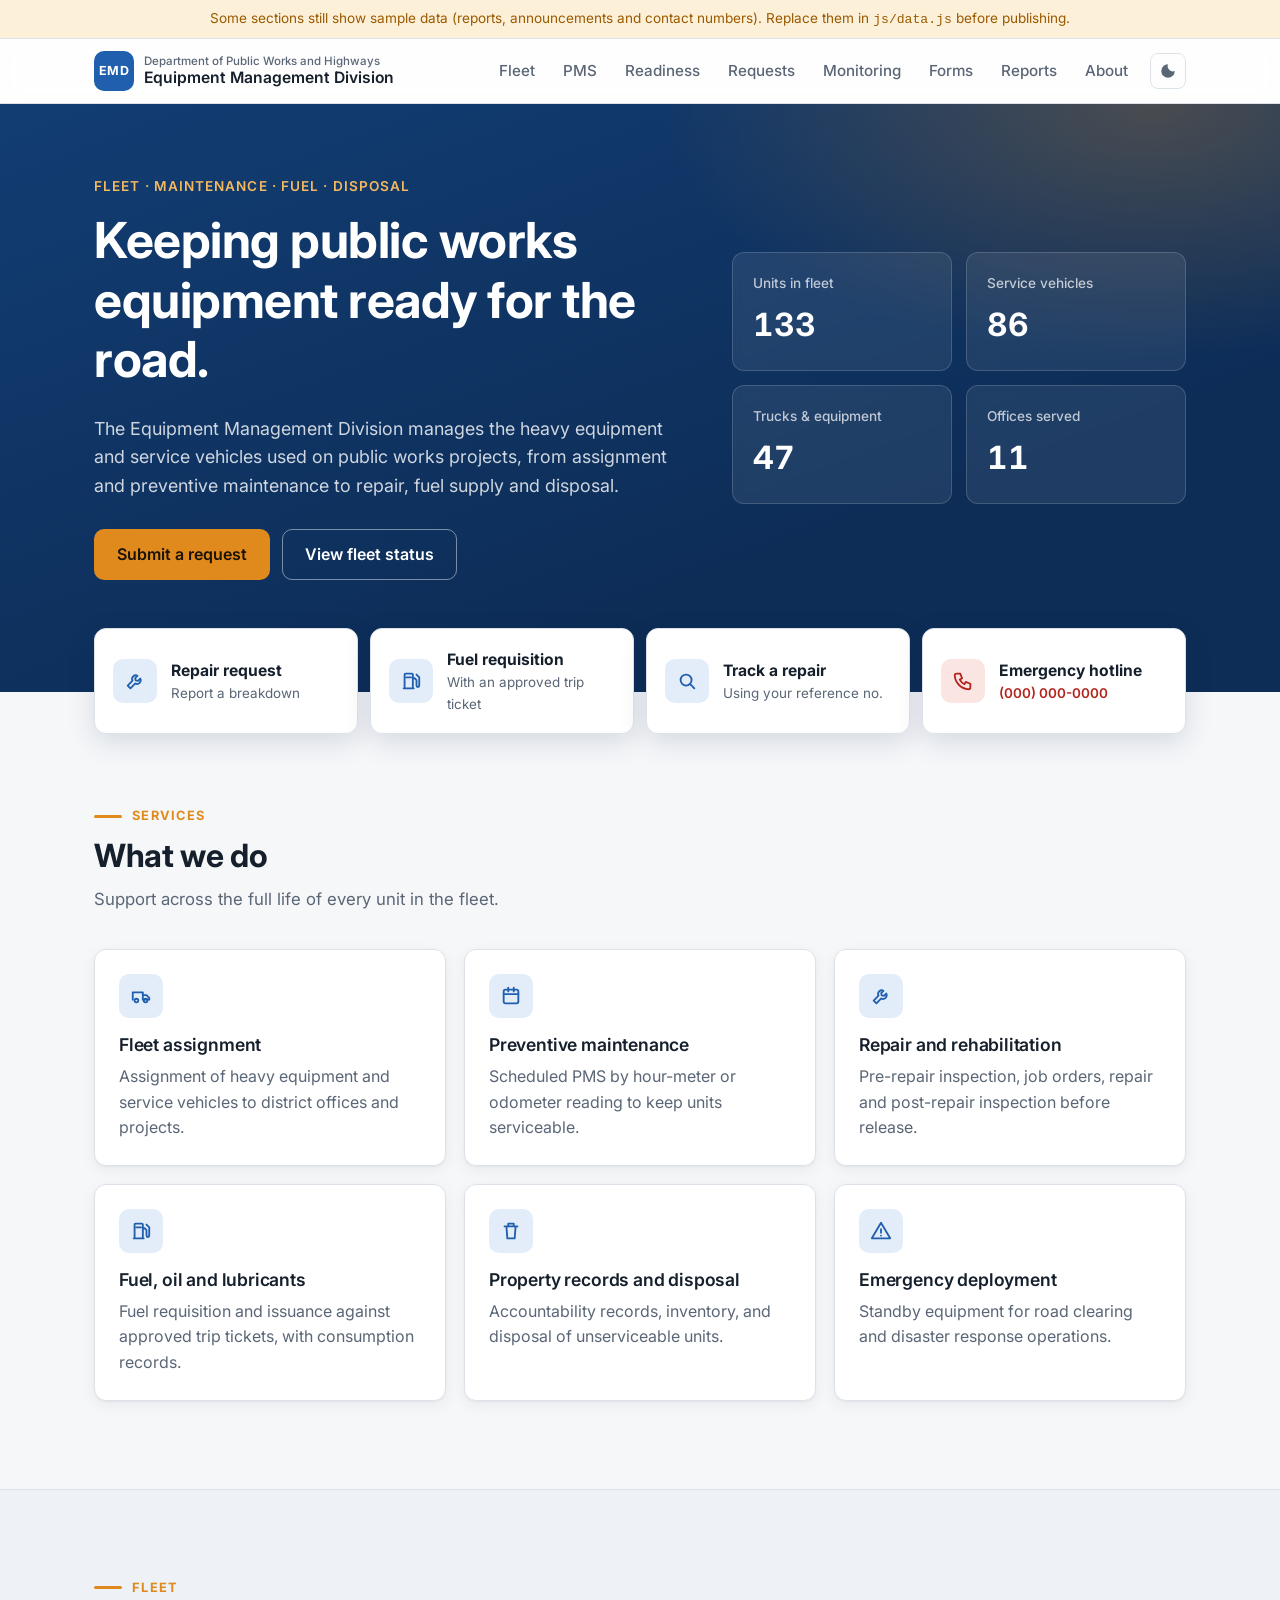
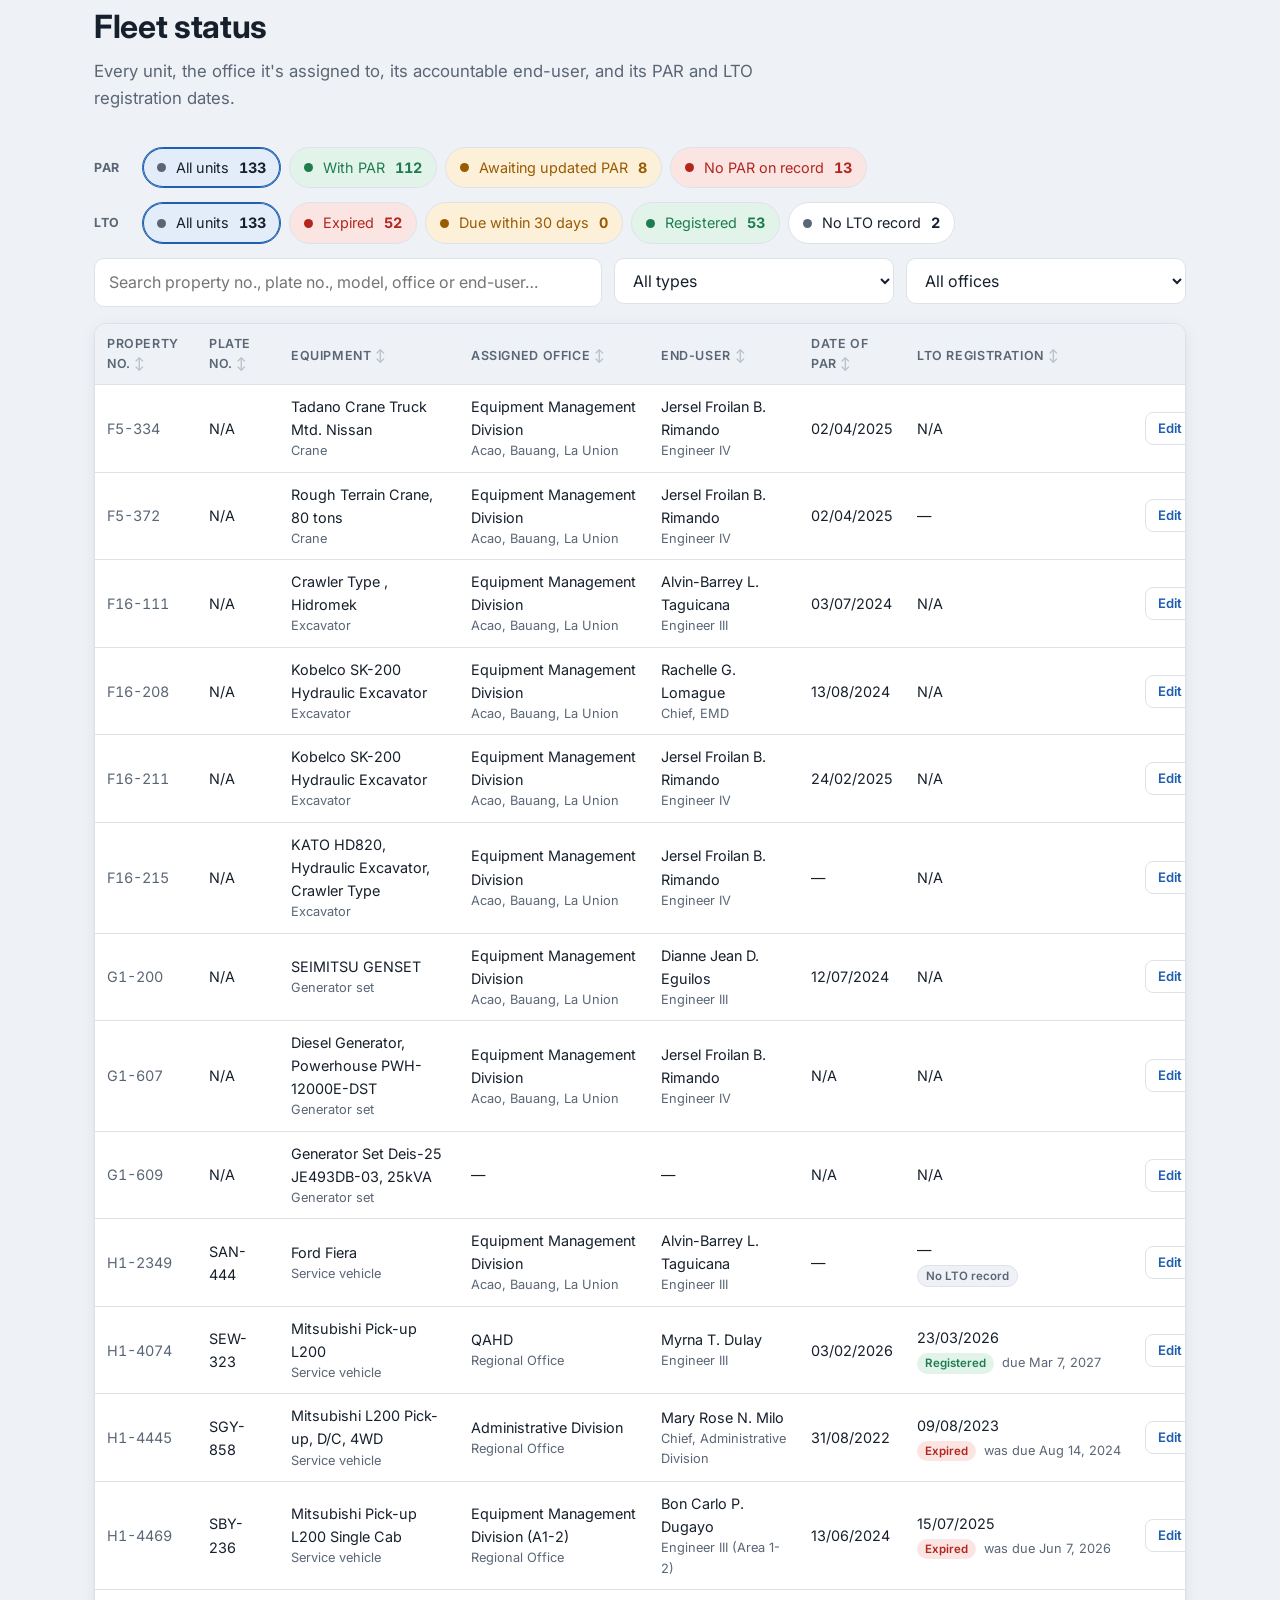
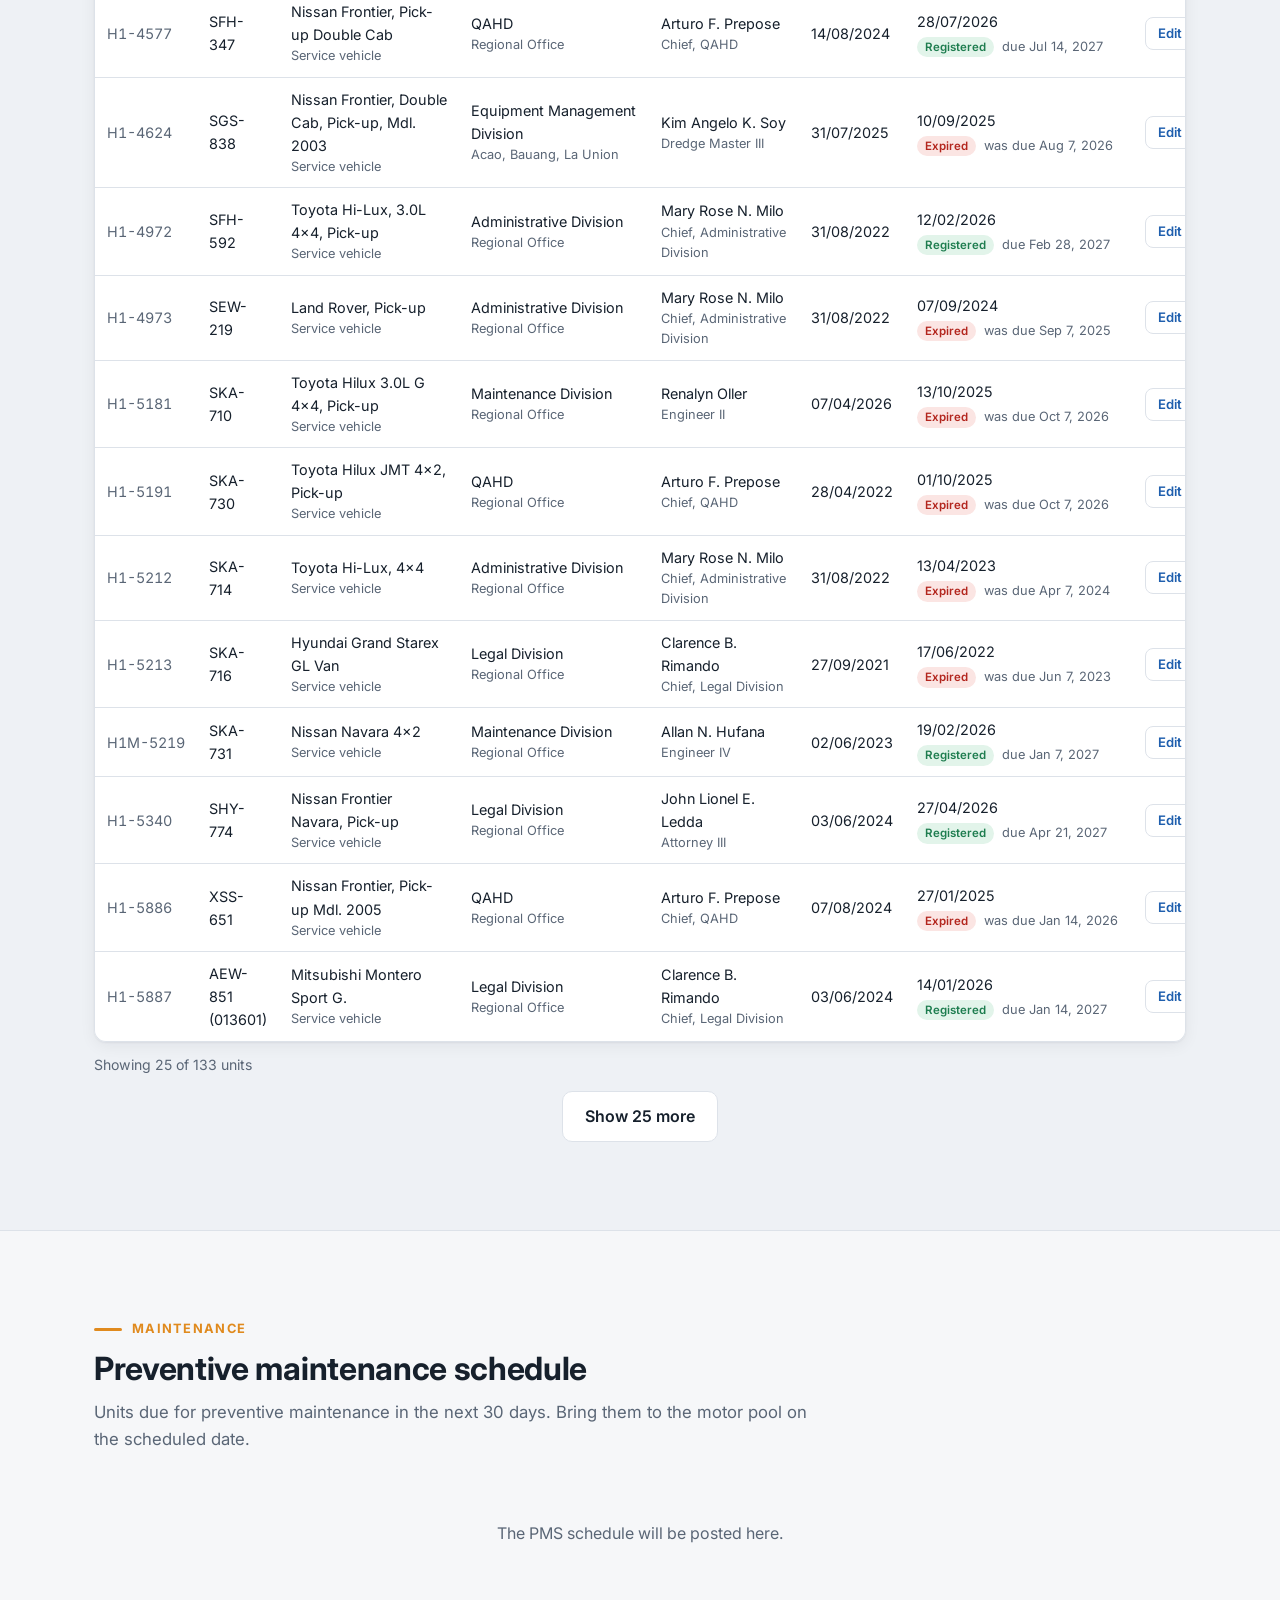
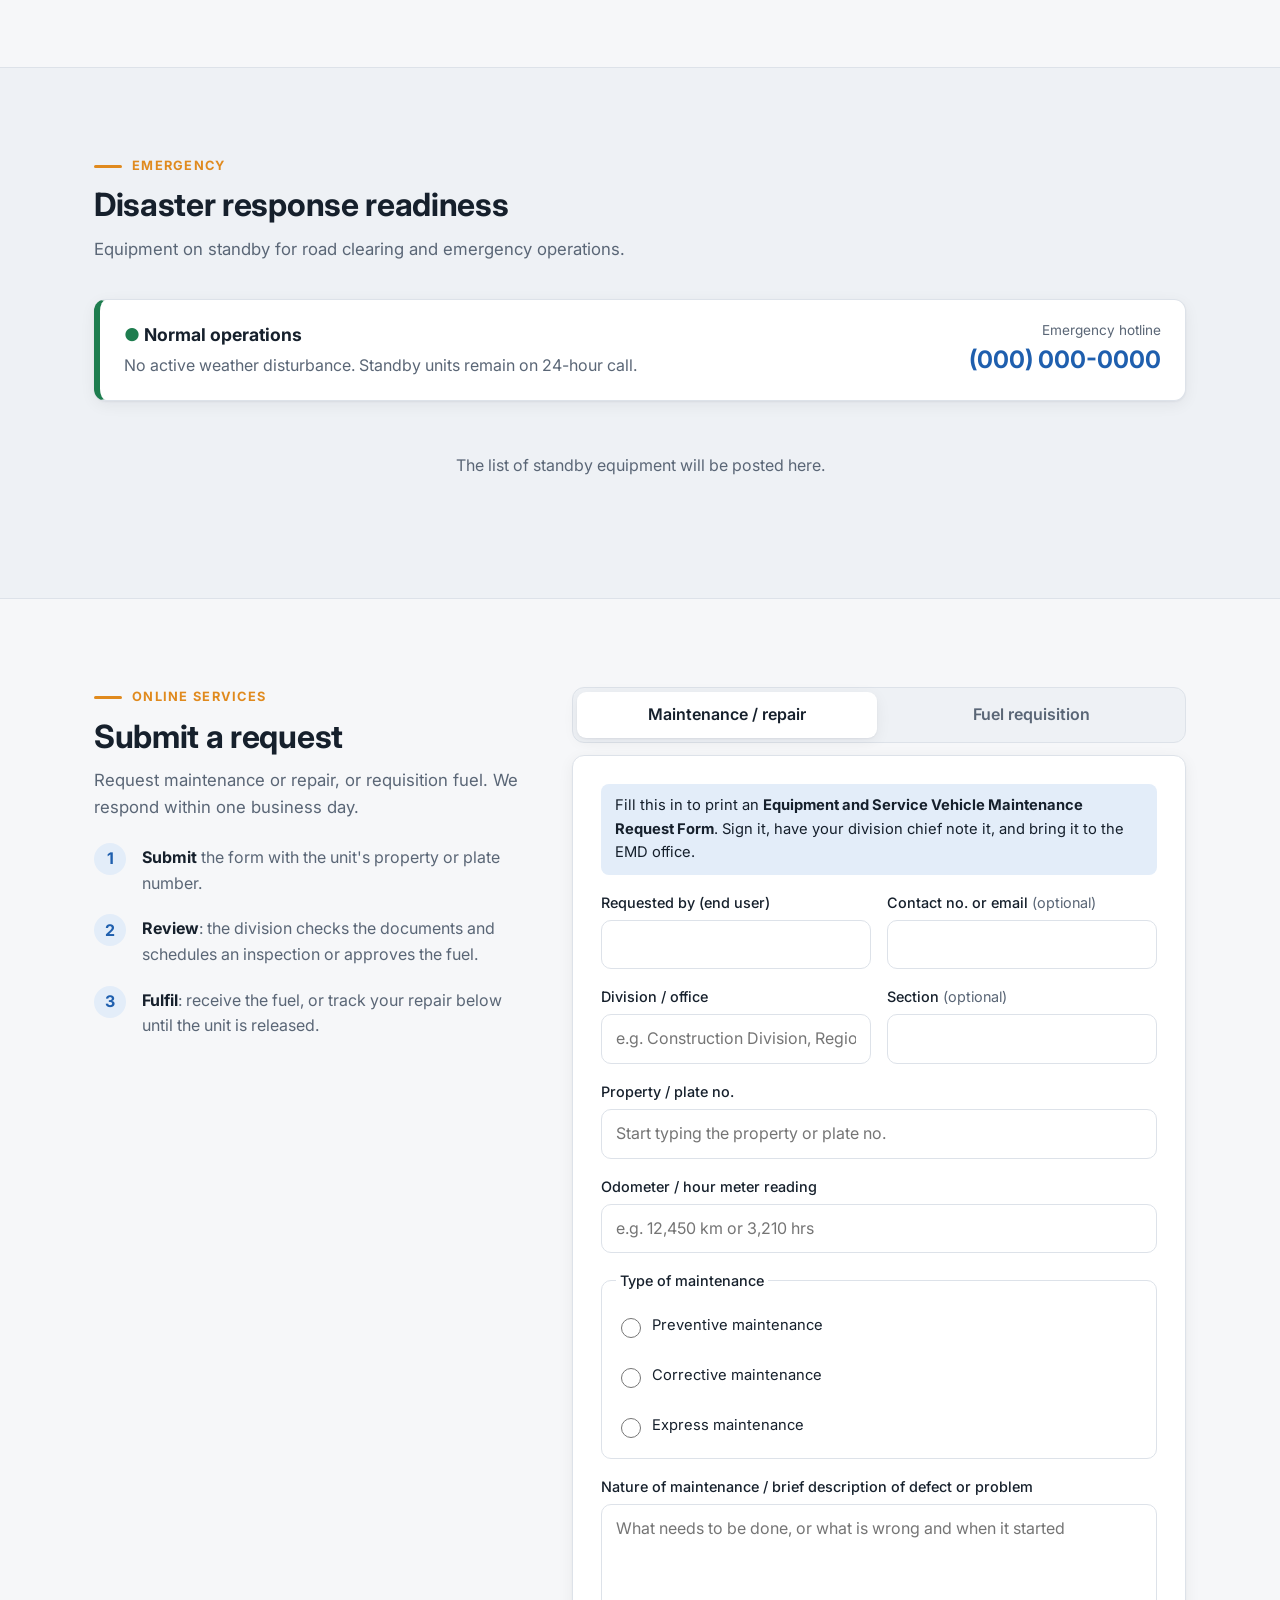
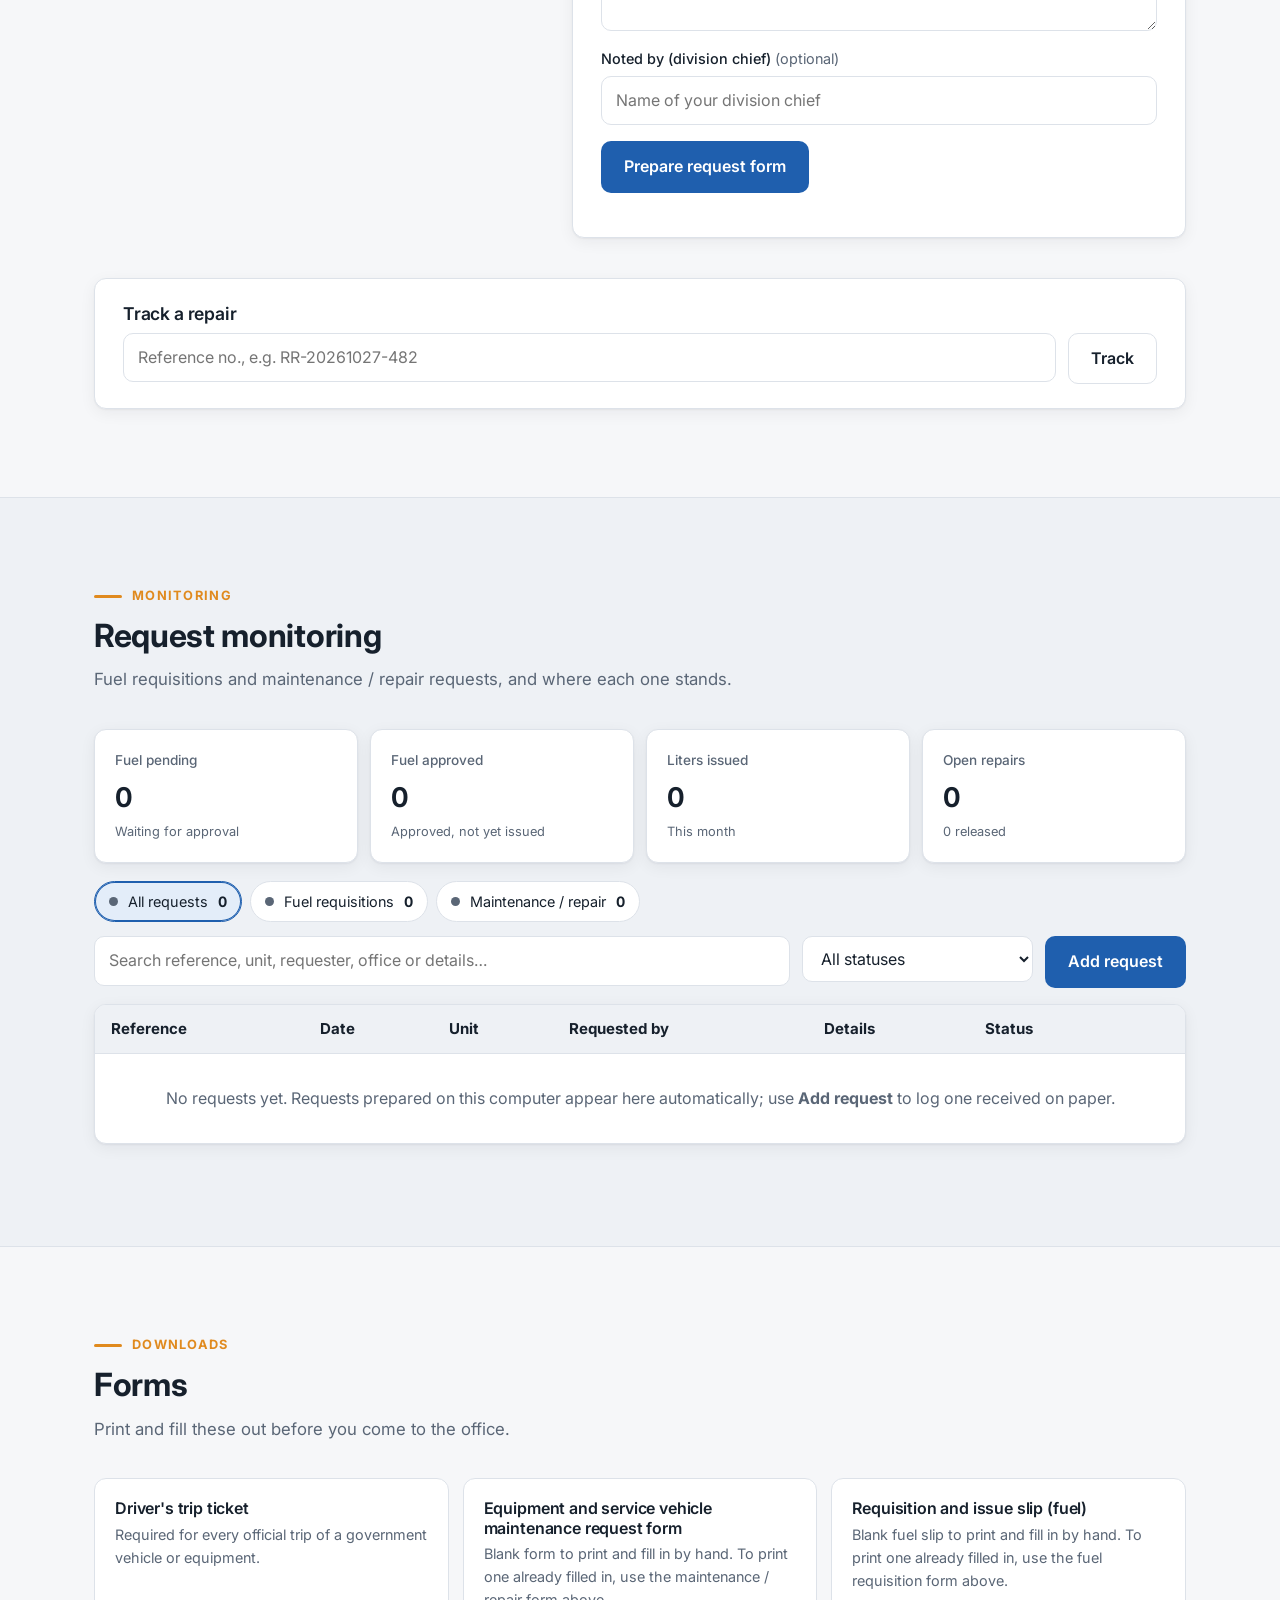
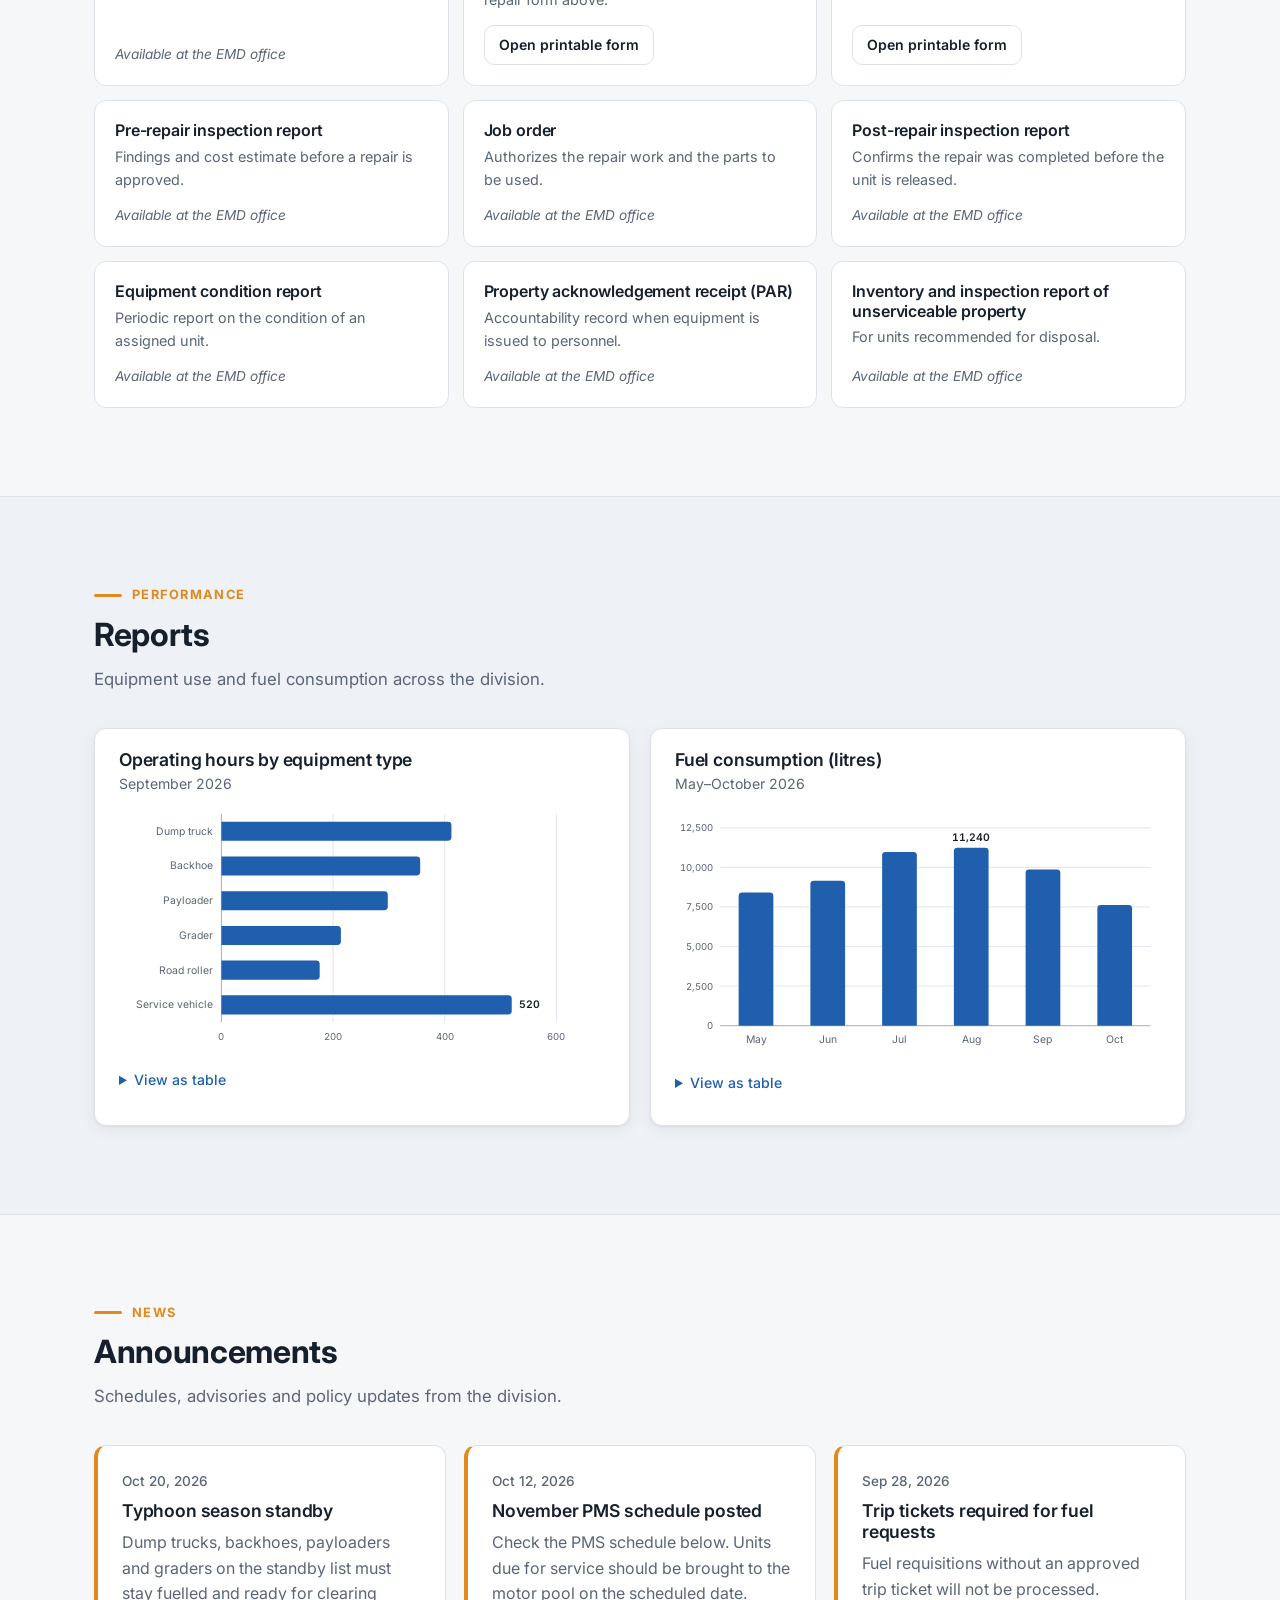
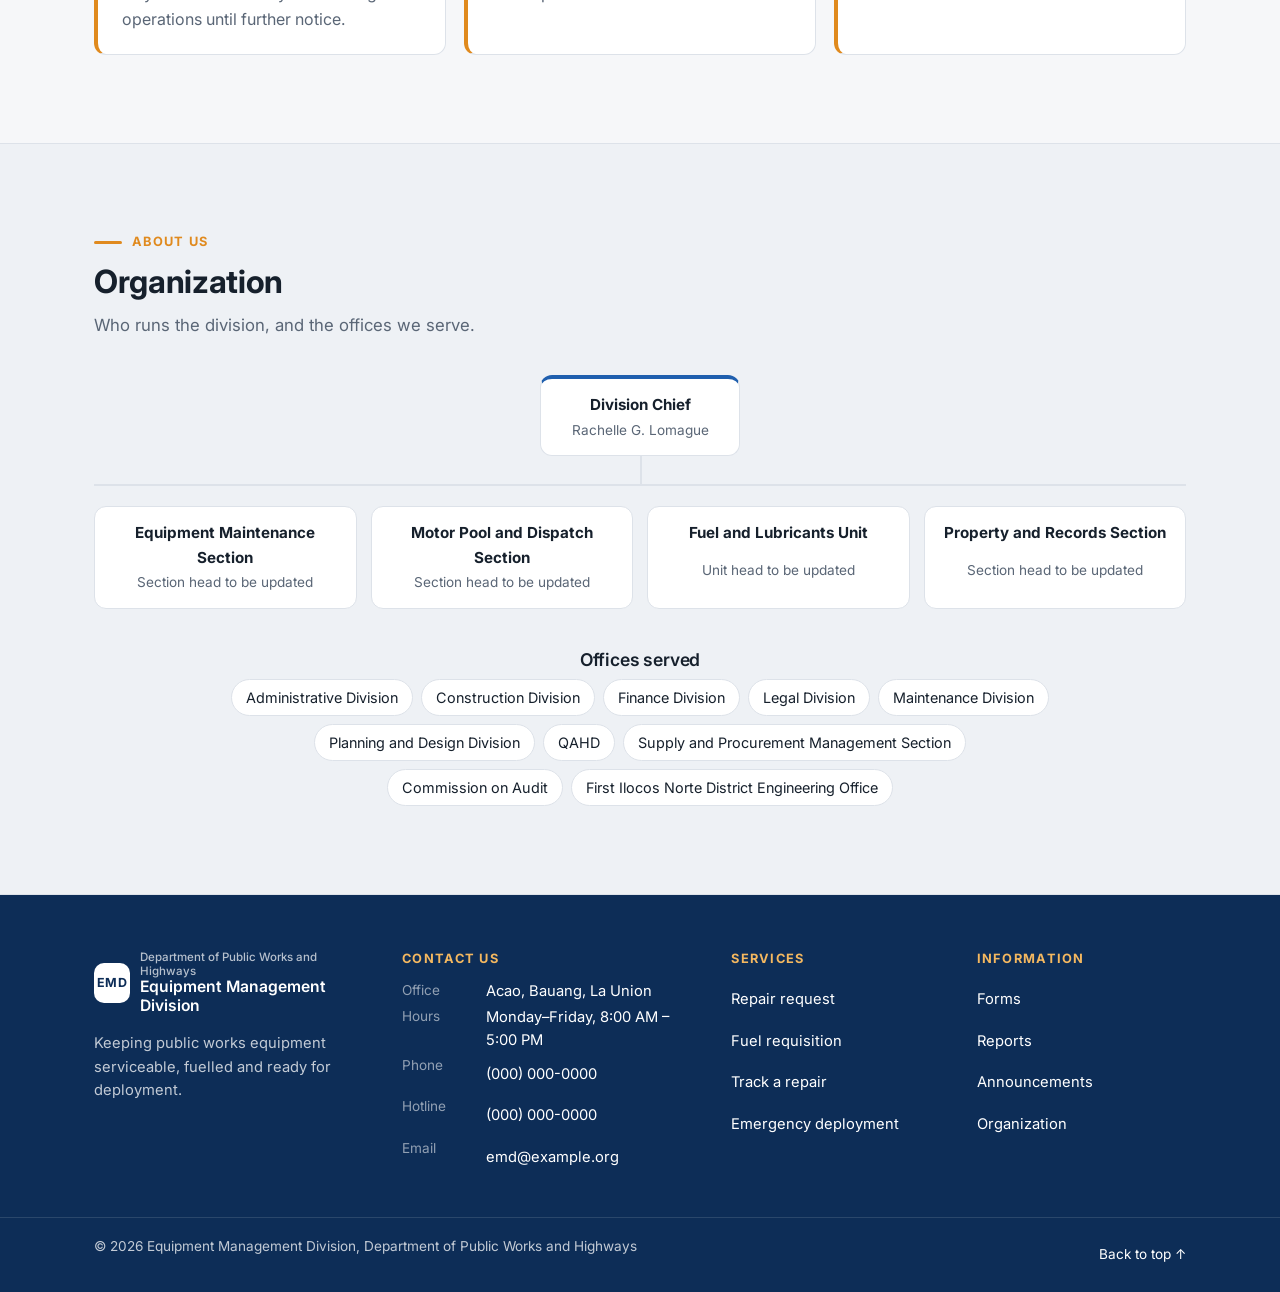
==== commit bb745e50: "Add printable maintenance request form New repair-form.html reproduces the Regional Office I Equipme" ====
--- a/index.html
+++ b/index.html
@@ -246,26 +246,28 @@
           </div>
 
           <form id="form-repair" class="form request-form" role="tabpanel" aria-labelledby="tab-repair" data-prefix="RR" novalidate>
-            <div class="form-row">
-              <label class="field"><span>Requested by</span><input name="name" required autocomplete="name"></label>
-              <label class="field"><span>Office / project</span><input name="office" required></label>
-            </div>
-            <div class="form-row">
-              <label class="field"><span>Contact no. or email</span><input name="contact" required></label>
-              <label class="field"><span>Property / plate no.</span><input name="unit" list="unit-list" required></label>
-            </div>
-            <div class="form-row">
-              <label class="field"><span>Odometer / hour-meter reading</span><input name="reading" inputmode="numeric" required placeholder="e.g. 12,450 km or 3,210 hrs"></label>
-              <label class="field"><span>Current location of unit</span><input name="location" required placeholder="Project site, motor pool…"></label>
-            </div>
+            <p class="form-intro">Fill this in to print an <b>Equipment and Service Vehicle Maintenance Request Form</b>. Sign it, have your division chief note it, and bring it to the EMD office.</p>
+            <div class="form-row">
+              <label class="field"><span>Requested by (end user)</span><input name="name" required autocomplete="name"></label>
+              <label class="field"><span>Contact no. or email <em>(optional)</em></span><input name="contact"></label>
+            </div>
+            <div class="form-row">
+              <label class="field"><span>Division / office</span><input name="office" required placeholder="e.g. Construction Division, Regional Office"></label>
+              <label class="field"><span>Section <em>(optional)</em></span><input name="section"></label>
+            </div>
+            <label class="field"><span>Property / plate no.</span><input name="unit" list="unit-list" required placeholder="Start typing the property or plate no."></label>
+            <label class="field"><span>Odometer / hour meter reading</span><input name="reading" inputmode="numeric" required placeholder="e.g. 12,450 km or 3,210 hrs"></label>
             <fieldset class="field radio-group">
-              <legend>Can the unit still operate?</legend>
-              <label><input type="radio" name="operable" value="Yes" required> Yes</label>
-              <label><input type="radio" name="operable" value="No"> No, it needs to be towed or serviced on site</label>
+              <legend>Type of maintenance</legend>
+              <label><input type="radio" name="maintType" value="Preventive" required> Preventive maintenance</label>
+              <label><input type="radio" name="maintType" value="Corrective"> Corrective maintenance</label>
+              <label><input type="radio" name="maintType" value="Express"> Express maintenance</label>
             </fieldset>
-            <label class="field"><span>Description of the problem</span><textarea name="details" rows="4" required placeholder="What happened, when it started, any warning signs…"></textarea></label>
-            <button class="btn btn-primary" type="submit">Send repair request</button>
+            <label class="field"><span>Nature of maintenance / brief description of defect or problem</span><textarea name="details" rows="4" required placeholder="What needs to be done, or what is wrong and when it started"></textarea></label>
+            <label class="field"><span>Noted by (division chief) <em>(optional)</em></span><input name="notedBy" placeholder="Name of your division chief"></label>
+            <button class="btn btn-primary" type="submit">Prepare request form</button>
             <p class="form-status" role="status" aria-live="polite"></p>
+            <a class="btn btn-ghost slip-print" target="_blank" rel="noopener" hidden>Print / Save as PDF</a>
           </form>
 
           <form id="form-fuel" class="form request-form" role="tabpanel" aria-labelledby="tab-fuel" data-prefix="FR" novalidate hidden>
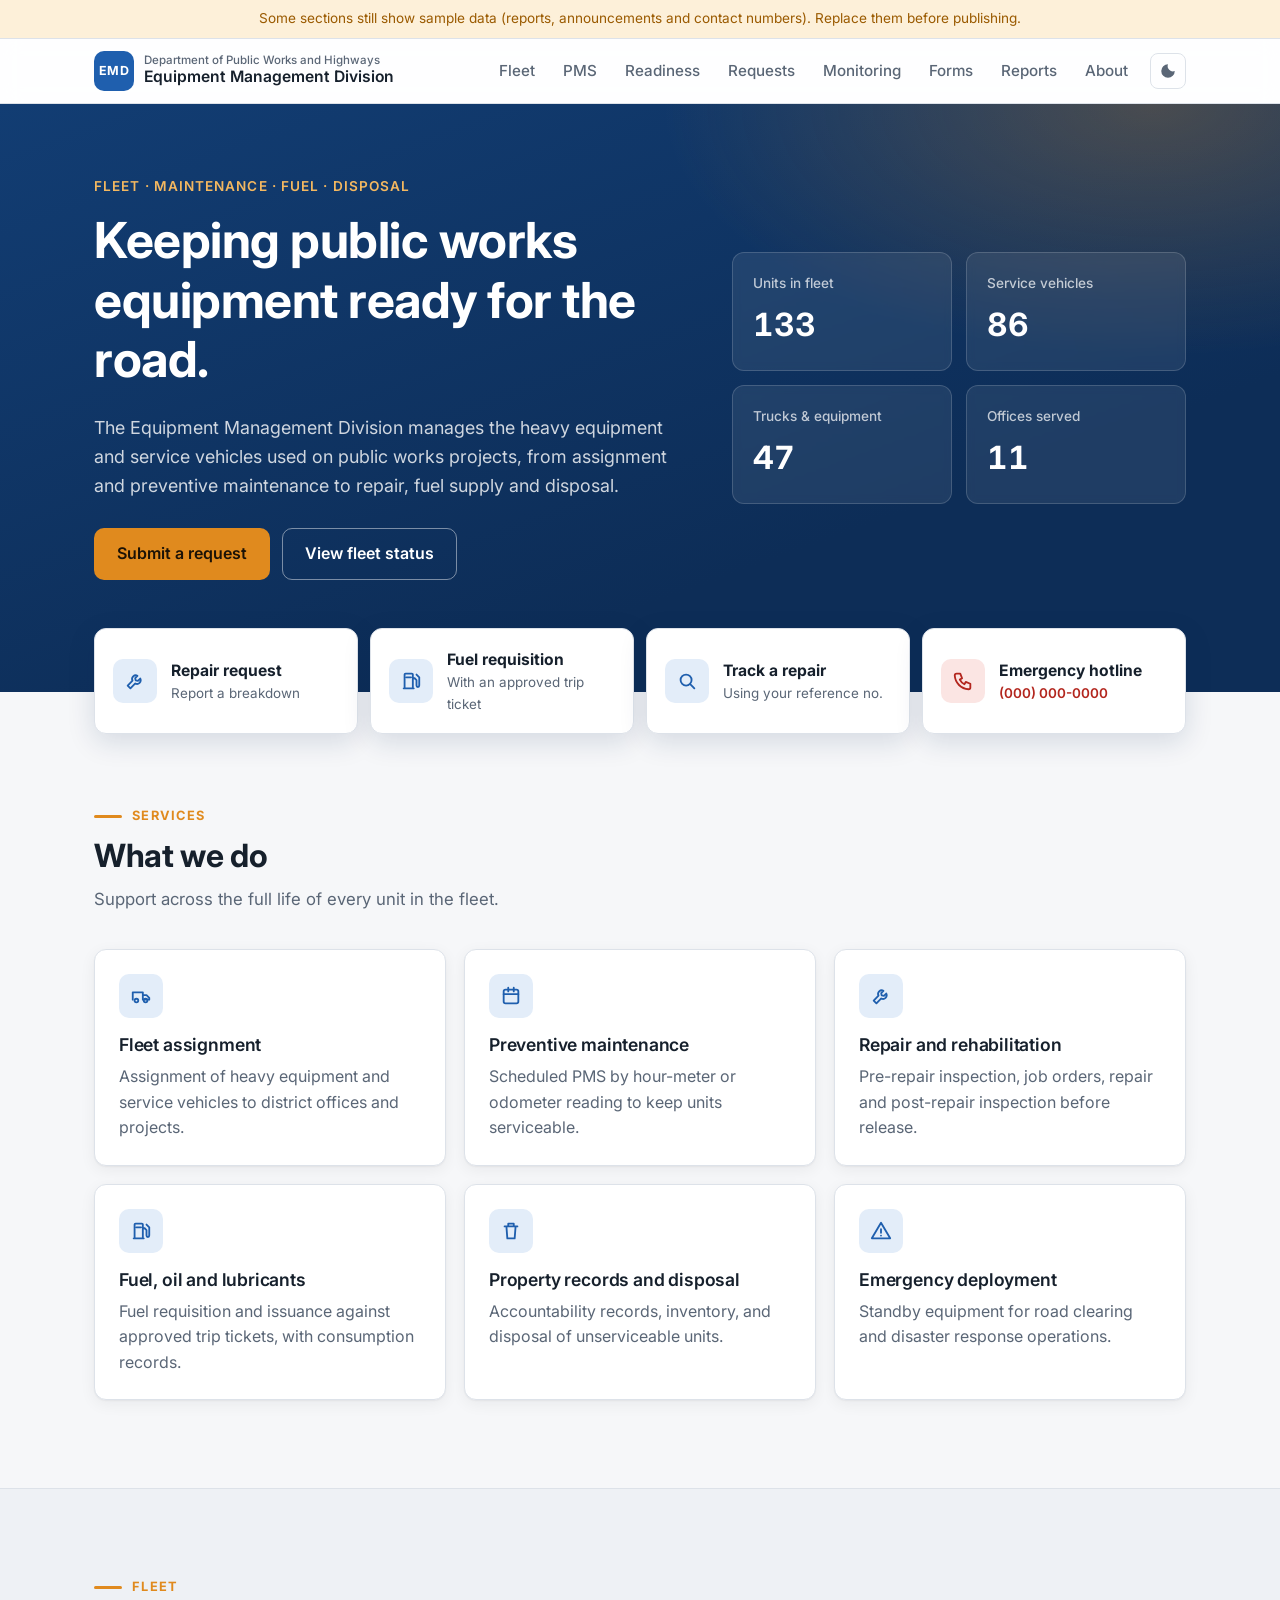
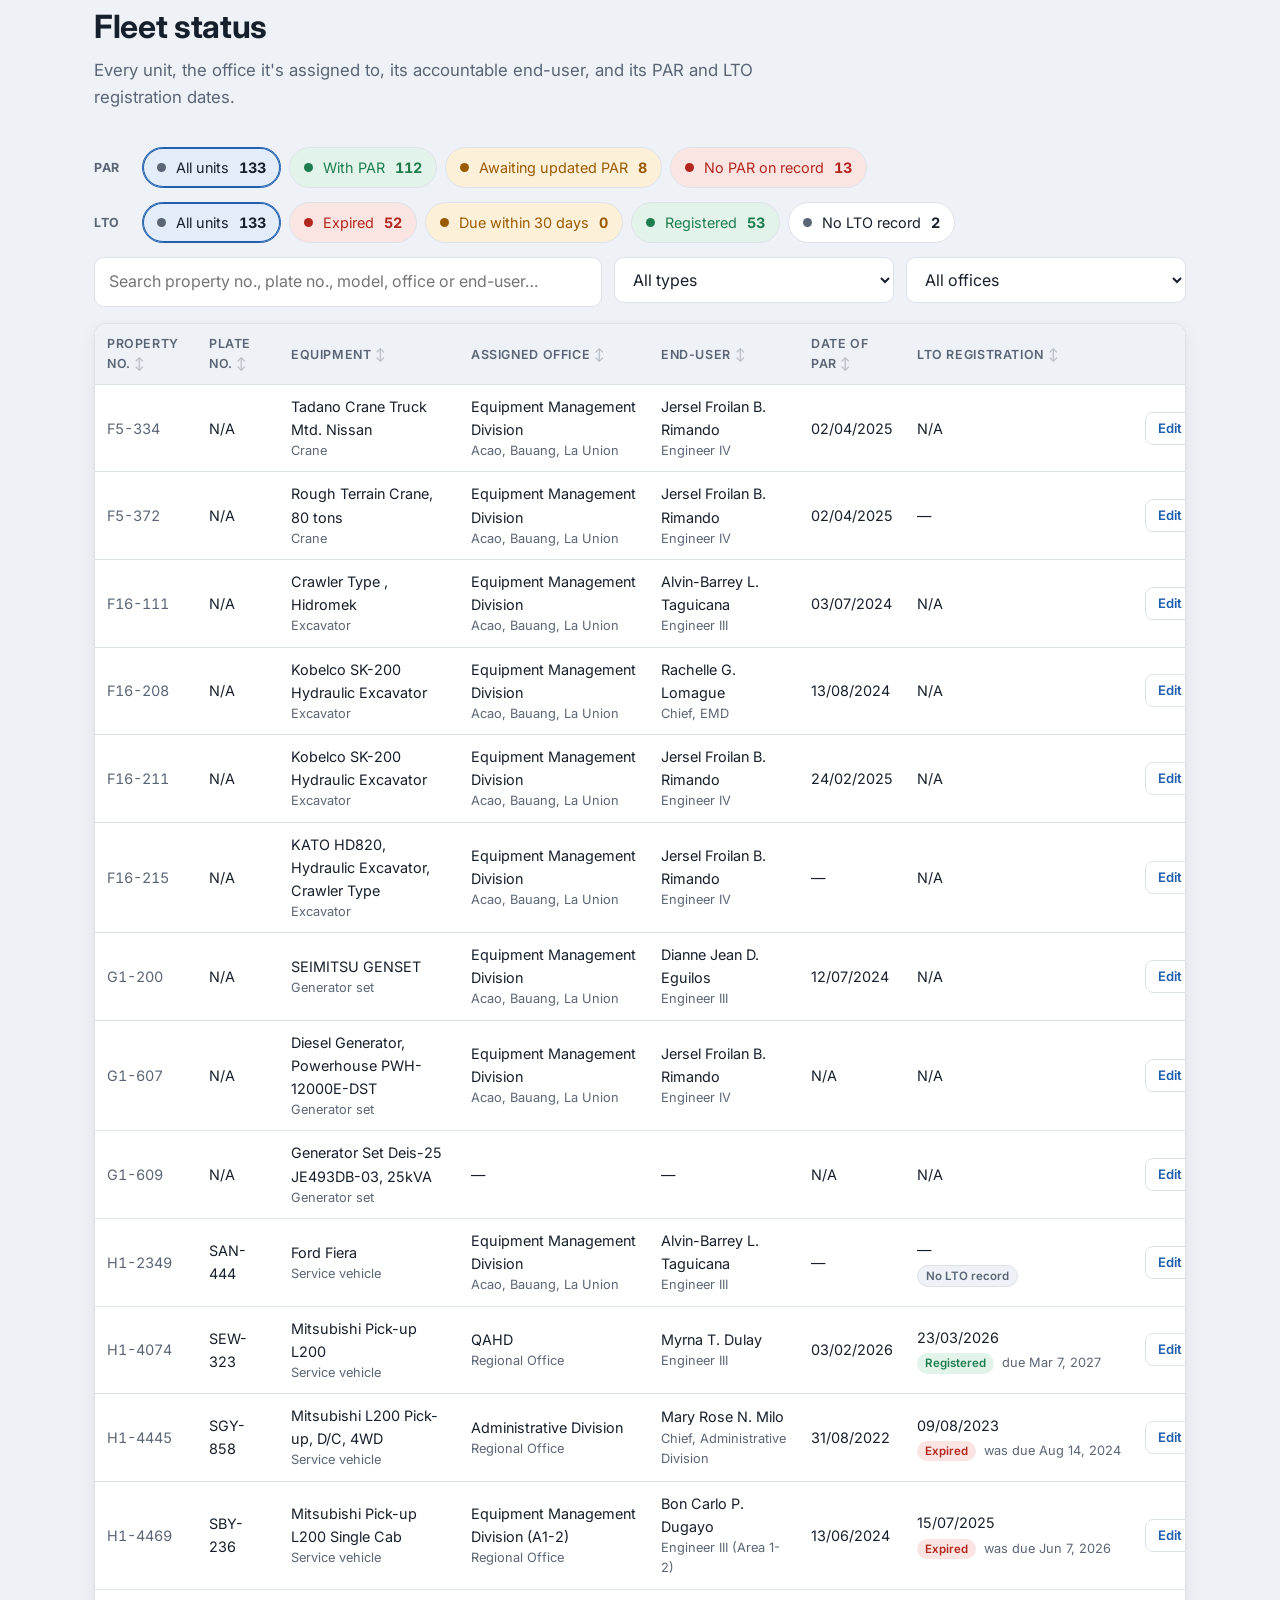
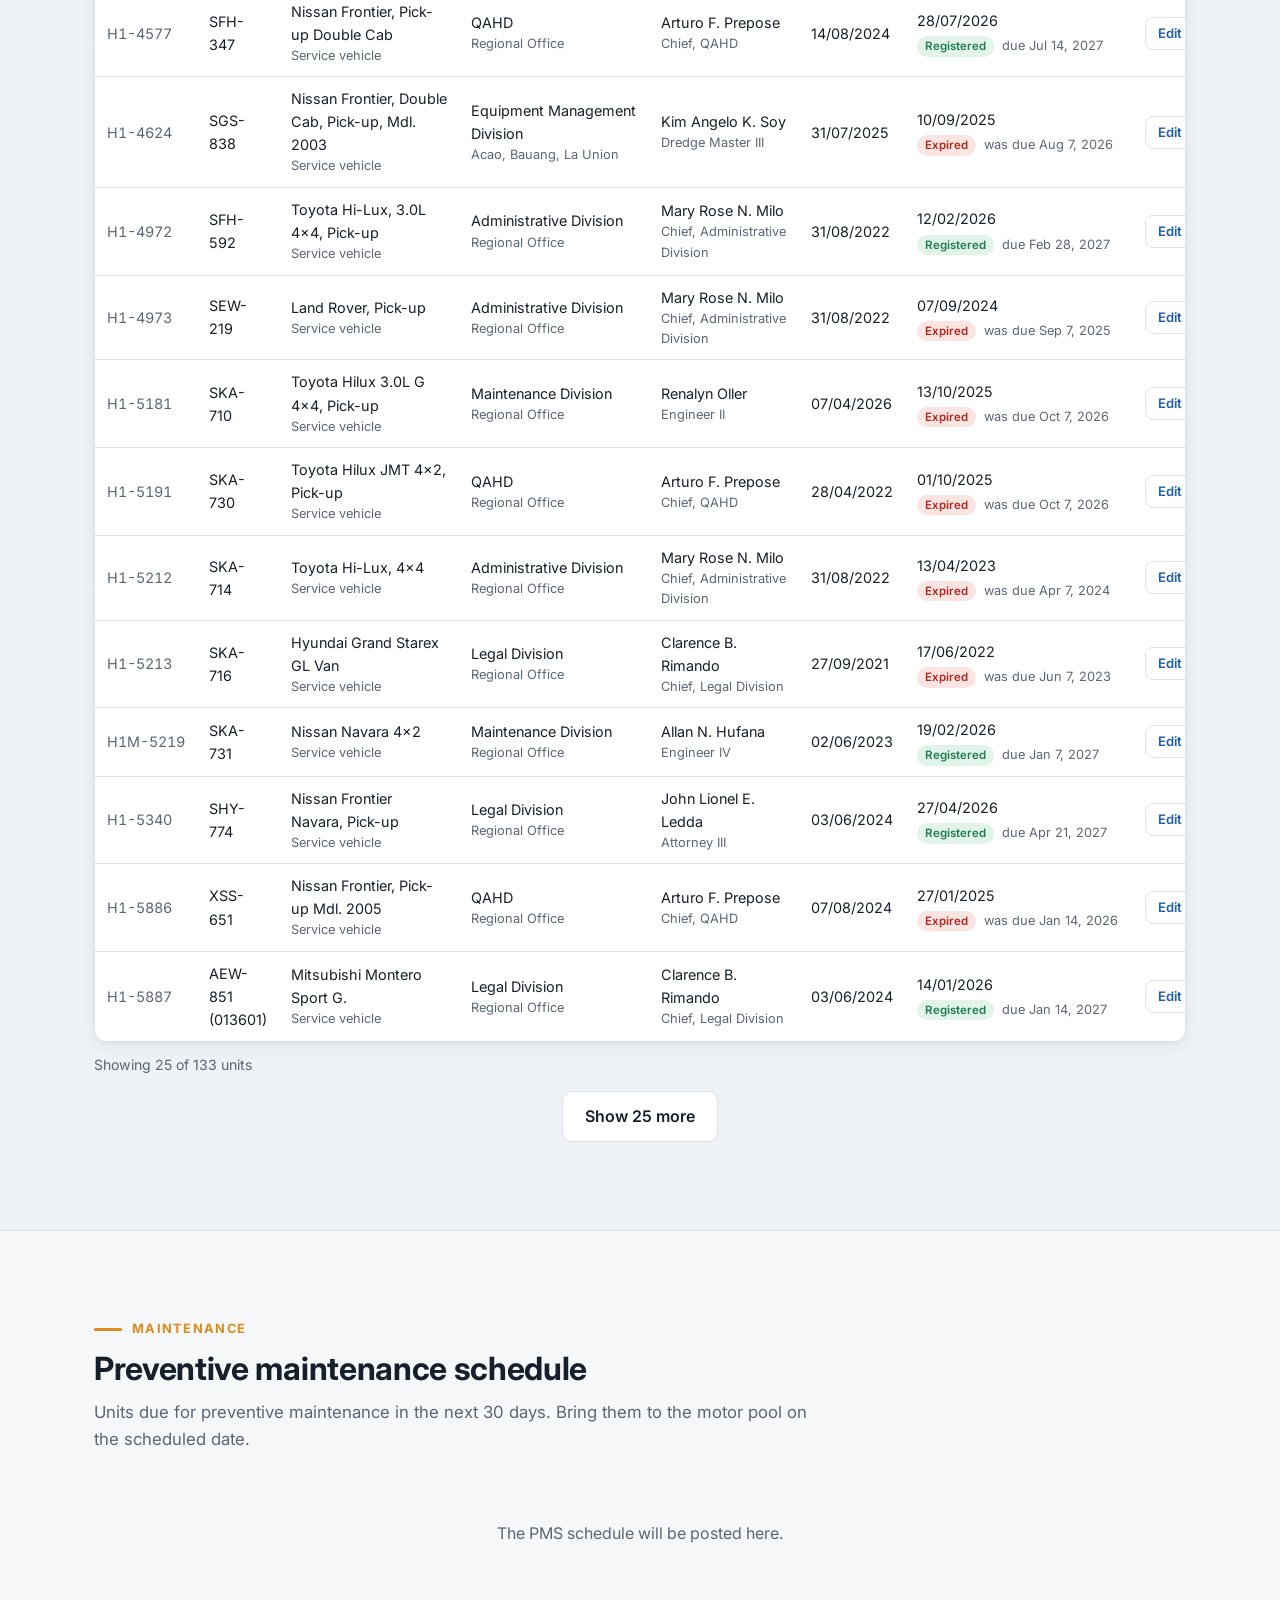
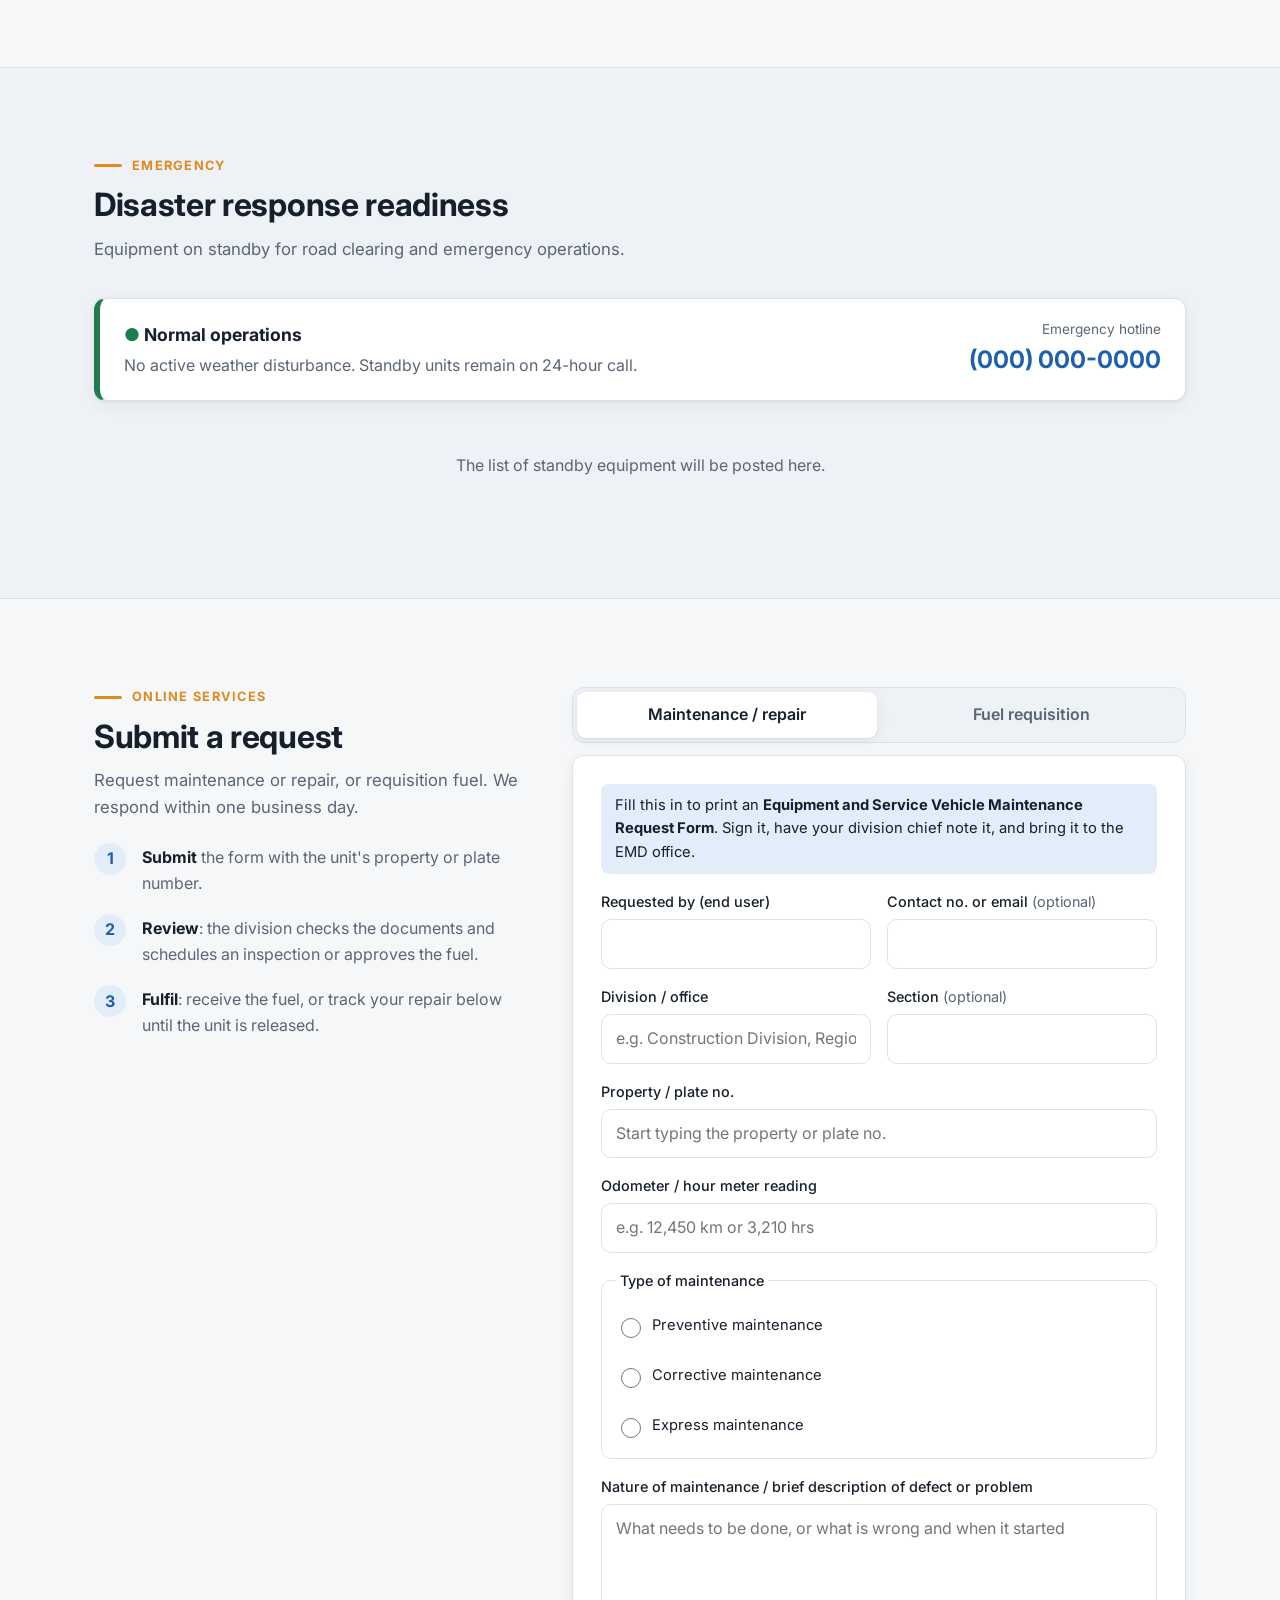
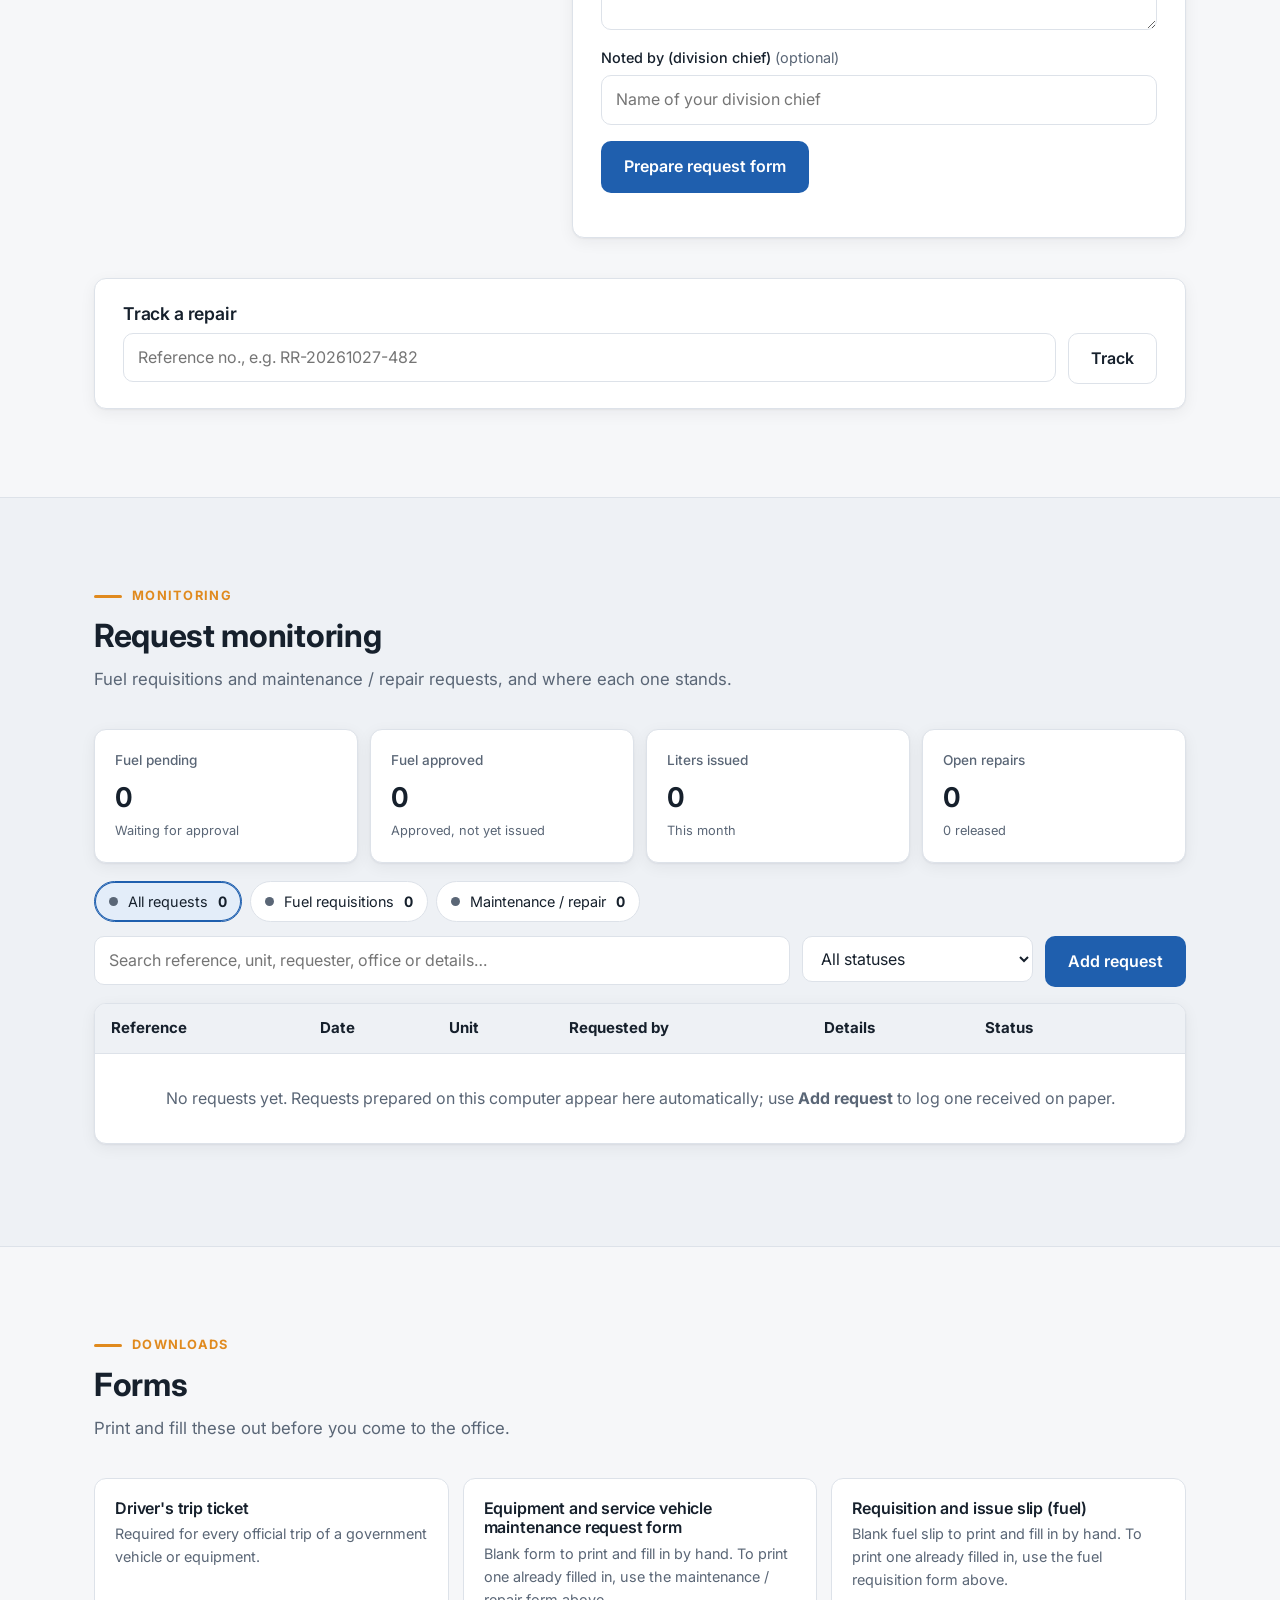
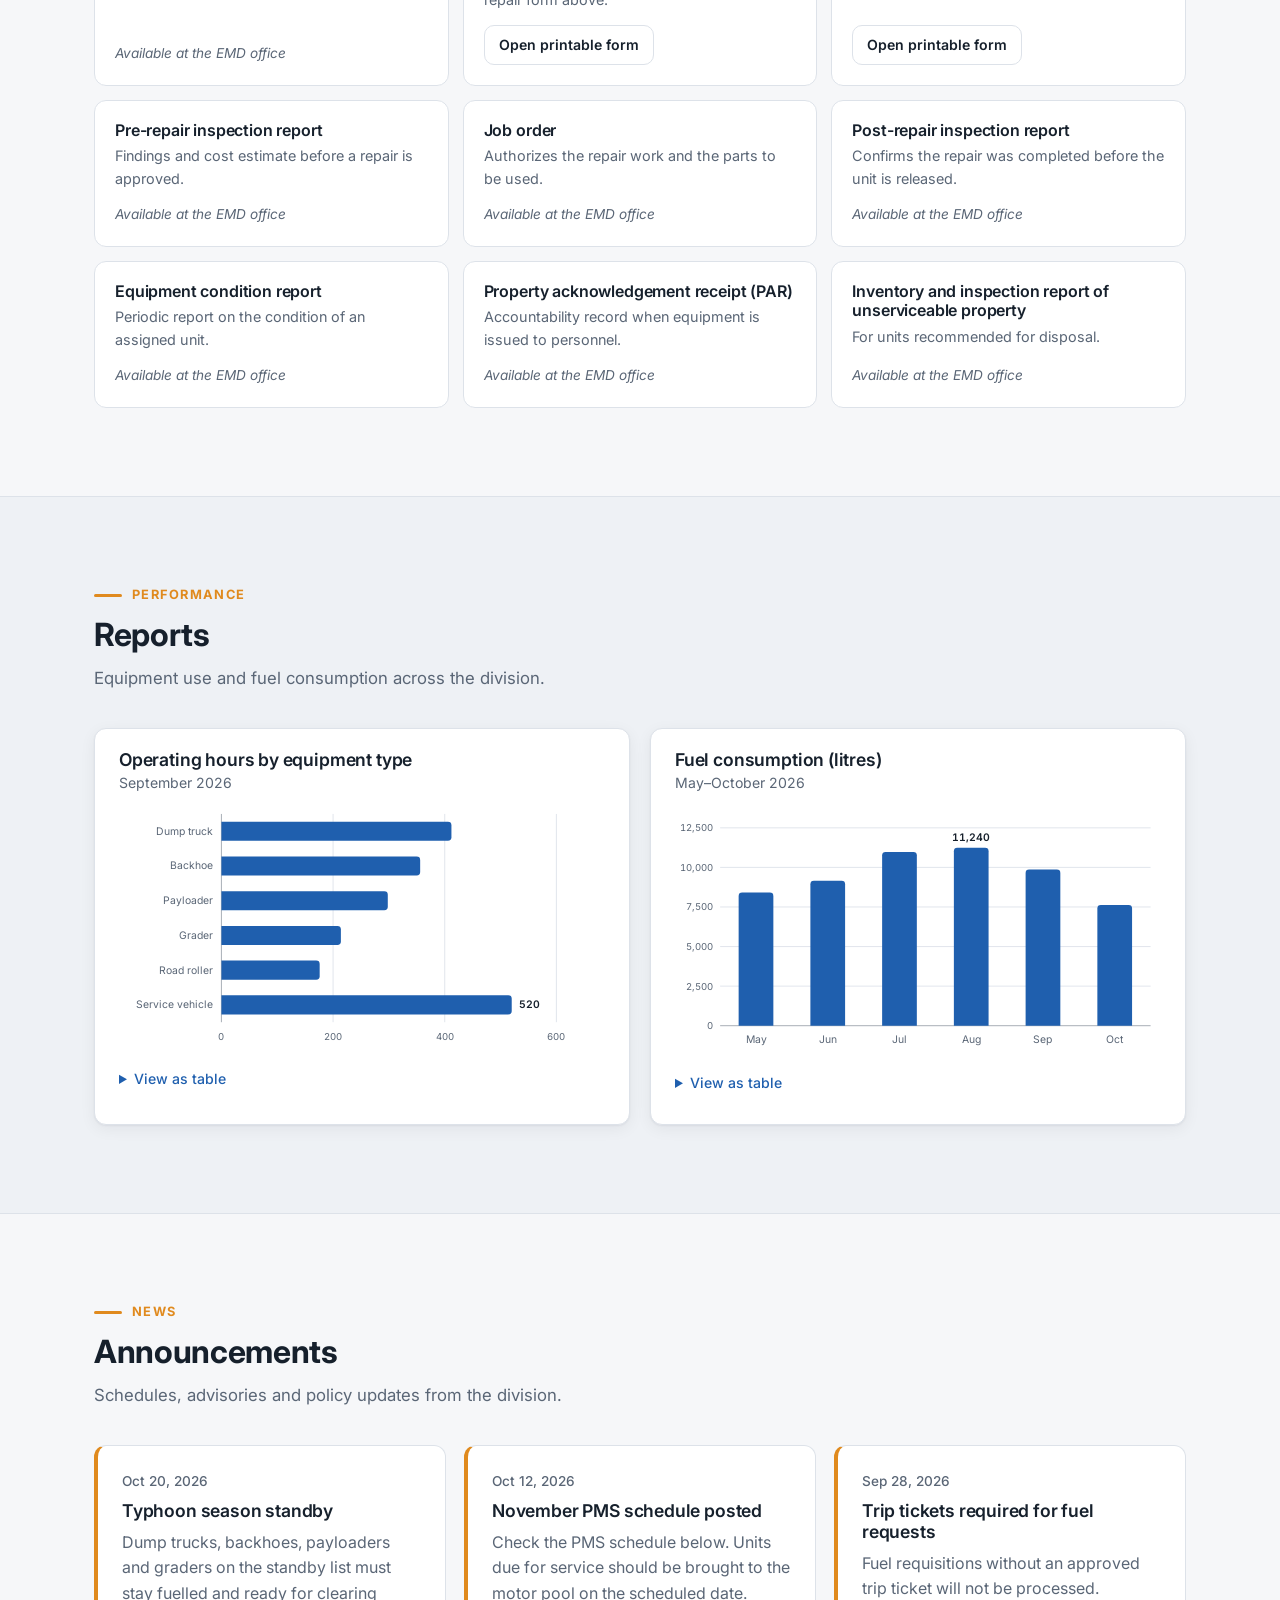
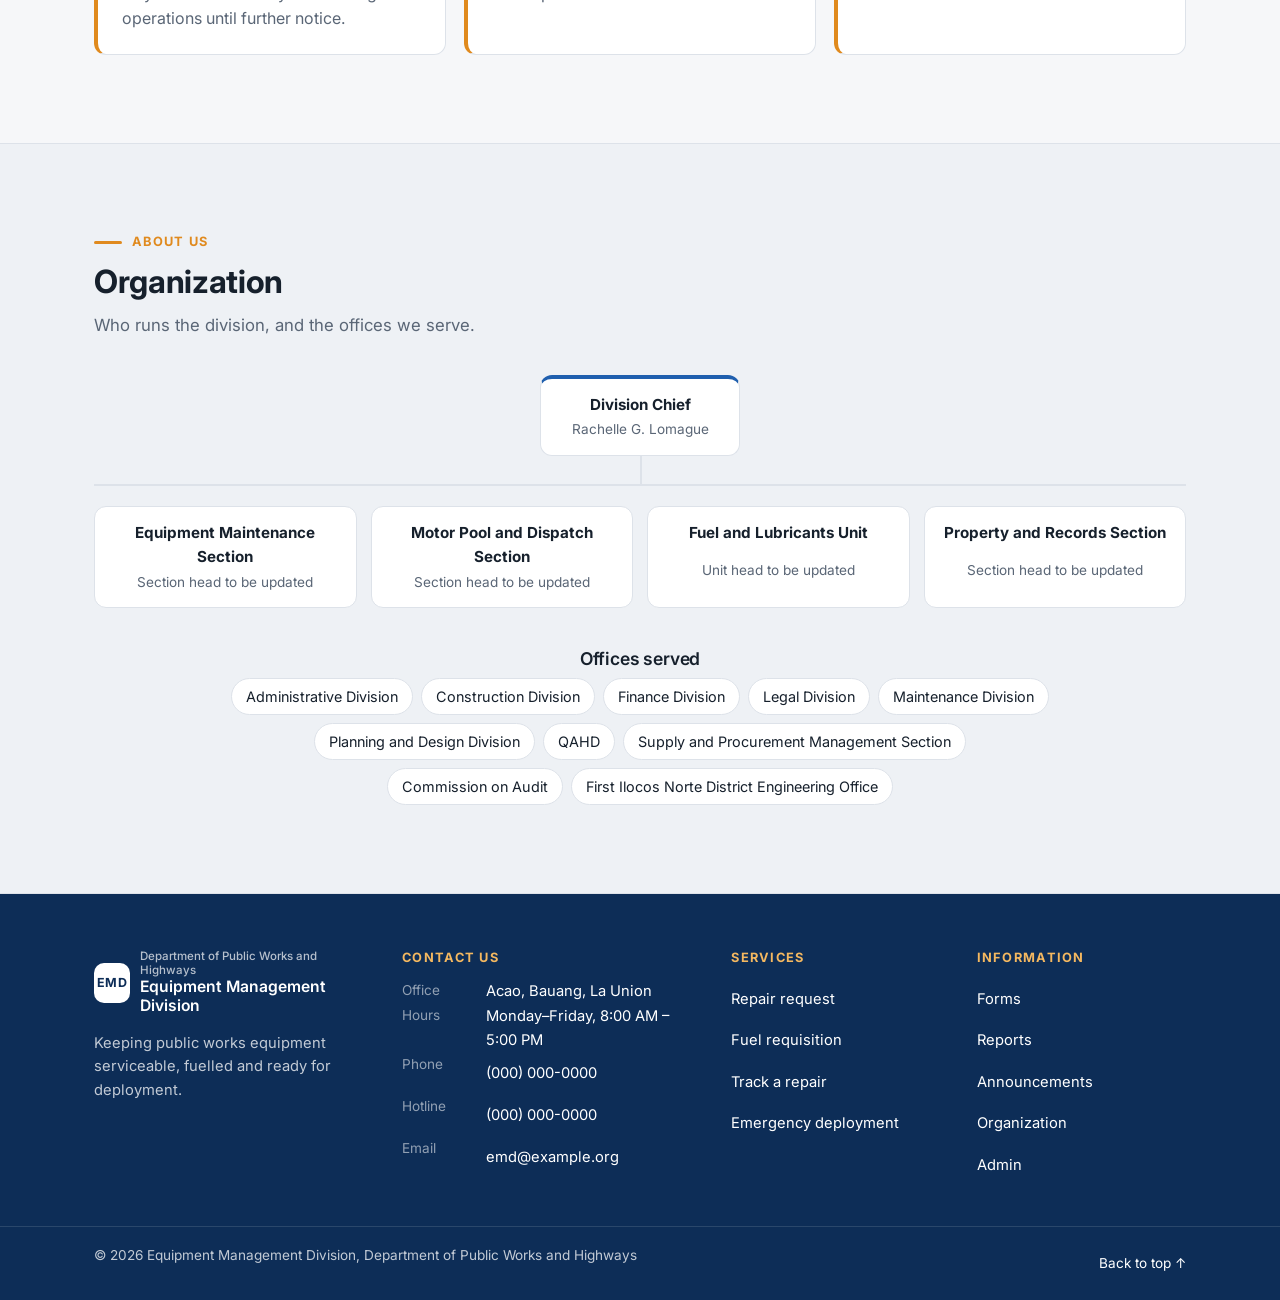
==== commit b3f6b069: "Add an Admin page for announcements, the organization chart and forms Announcements, EMD_ORG and EMD" ====
--- a/index.html
+++ b/index.html
@@ -20,8 +20,12 @@
 <body>
   <a class="skip-link" href="#main">Skip to content</a>
 
+  <div class="sample-banner preview-banner" id="preview-banner" hidden>
+    Preview of unpublished changes from the Admin page. Visitors don't see these until content.js is uploaded to GitHub. <a href="admin.html">Back to Admin</a>
+  </div>
+
   <div class="sample-banner" id="sample-banner" hidden>
-    Some sections still show sample data (reports, announcements and contact numbers). Replace them in <code>js/data.js</code> before publishing.
+    Some sections still show sample data (reports, announcements and contact numbers). Replace them before publishing.
   </div>
 
   <header class="site-header">
@@ -492,6 +496,7 @@
           <li><a href="#reports">Reports</a></li>
           <li><a href="#announcements">Announcements</a></li>
           <li><a href="#about">Organization</a></li>
+          <li><a href="admin.html">Admin</a></li>
         </ul>
       </div>
     </div>
@@ -595,6 +600,7 @@
   <div class="chart-tooltip" id="chart-tooltip" role="presentation" hidden></div>
 
   <script src="js/data.js"></script>
+  <script src="js/content.js"></script>
   <script src="js/fleet.js"></script>
   <script src="js/requests.js"></script>
   <script src="js/main.js"></script>
--- a/css/styles.css
+++ b/css/styles.css
@@ -675,3 +675,49 @@
 .radio-group input[type="radio"], .check input[type="checkbox"] { width: 20px; height: 20px; flex: none; }
 .fleet-more { display: block; margin: 14px auto 0; }
 .footer-inner a { display: inline-block; padding: 8px 0; }
+
+/* Organization staff lists ---------------------------------------------- */
+.org-alone::after { content: none; }
+.org-staff {
+  list-style: none; margin: 8px 0 0; padding: 8px 0 0; border-top: 1px solid var(--border);
+  display: grid; gap: 2px; font-size: .85rem; color: var(--muted);
+}
+.preview-banner { background: var(--info-bg); color: var(--info); font-weight: 500; }
+.preview-banner a { color: inherit; font-weight: 600; }
+
+/* Admin page ------------------------------------------------------------ */
+.admin-back { flex: none; white-space: nowrap; align-self: center; }
+.admin-main { padding-top: 32px; padding-bottom: 80px; max-width: 900px; }
+.admin-intro h1 { font-size: 1.8rem; margin-bottom: .3em; }
+.admin-intro p { color: var(--muted); }
+.admin-steps { padding-left: 1.3em; display: grid; gap: 6px; }
+.admin-bar { position: sticky; top: 72px; z-index: 5; margin-top: 20px; }
+.admin-bar-clean { background: var(--surface-alt); border-color: var(--border); }
+.admin-bar-clean #admin-download { display: none; }
+.admin-tabs { display: flex; flex-wrap: wrap; gap: 8px; margin: 8px 0 0; }
+.admin-tabs a {
+  padding: 8px 14px; border-radius: 999px; border: 1px solid var(--border); background: var(--surface);
+  color: var(--text); text-decoration: none; font-weight: 500; font-size: .9rem;
+}
+.admin-tabs a:hover { border-color: var(--primary); color: var(--primary); }
+.admin-section { padding-top: 40px; scroll-margin-top: 150px; }
+.admin-head { display: flex; flex-wrap: wrap; align-items: center; justify-content: space-between; gap: 12px; margin-bottom: 8px; }
+.admin-head h2, .admin-head h3 { margin: 0; }
+.admin-subhead { margin-top: 24px; }
+.admin-list { display: grid; gap: 14px; margin: 14px 0; }
+.admin-card.form { padding: 20px; gap: 12px; }
+.admin-card h3 { margin: 0; font-size: 1rem; }
+.admin-card textarea { resize: vertical; }
+@media (min-width: 600px) { .admin-row-date { grid-template-columns: 180px 1fr; } }
+.admin-tools { display: flex; align-items: center; gap: 8px; }
+.admin-tools .btn-link { margin-left: auto; }
+.admin-tools .edit-btn:disabled { opacity: .35; cursor: default; }
+.admin-file-actions { display: flex; flex-wrap: wrap; align-items: center; gap: 8px; margin-top: -4px; }
+.admin-file { margin: 0; font-size: .85rem; color: var(--muted); }
+.admin-file.ok { color: var(--ok); }
+.admin-file.missing { color: var(--warn); font-weight: 500; }
+.admin-preview-title { margin: 28px 0 14px; font-size: 1rem; color: var(--muted); }
+@media (max-width: 640px) {
+  .admin-bar { top: 64px; }
+  .admin-bar .edit-bar-actions { width: 100%; }
+}
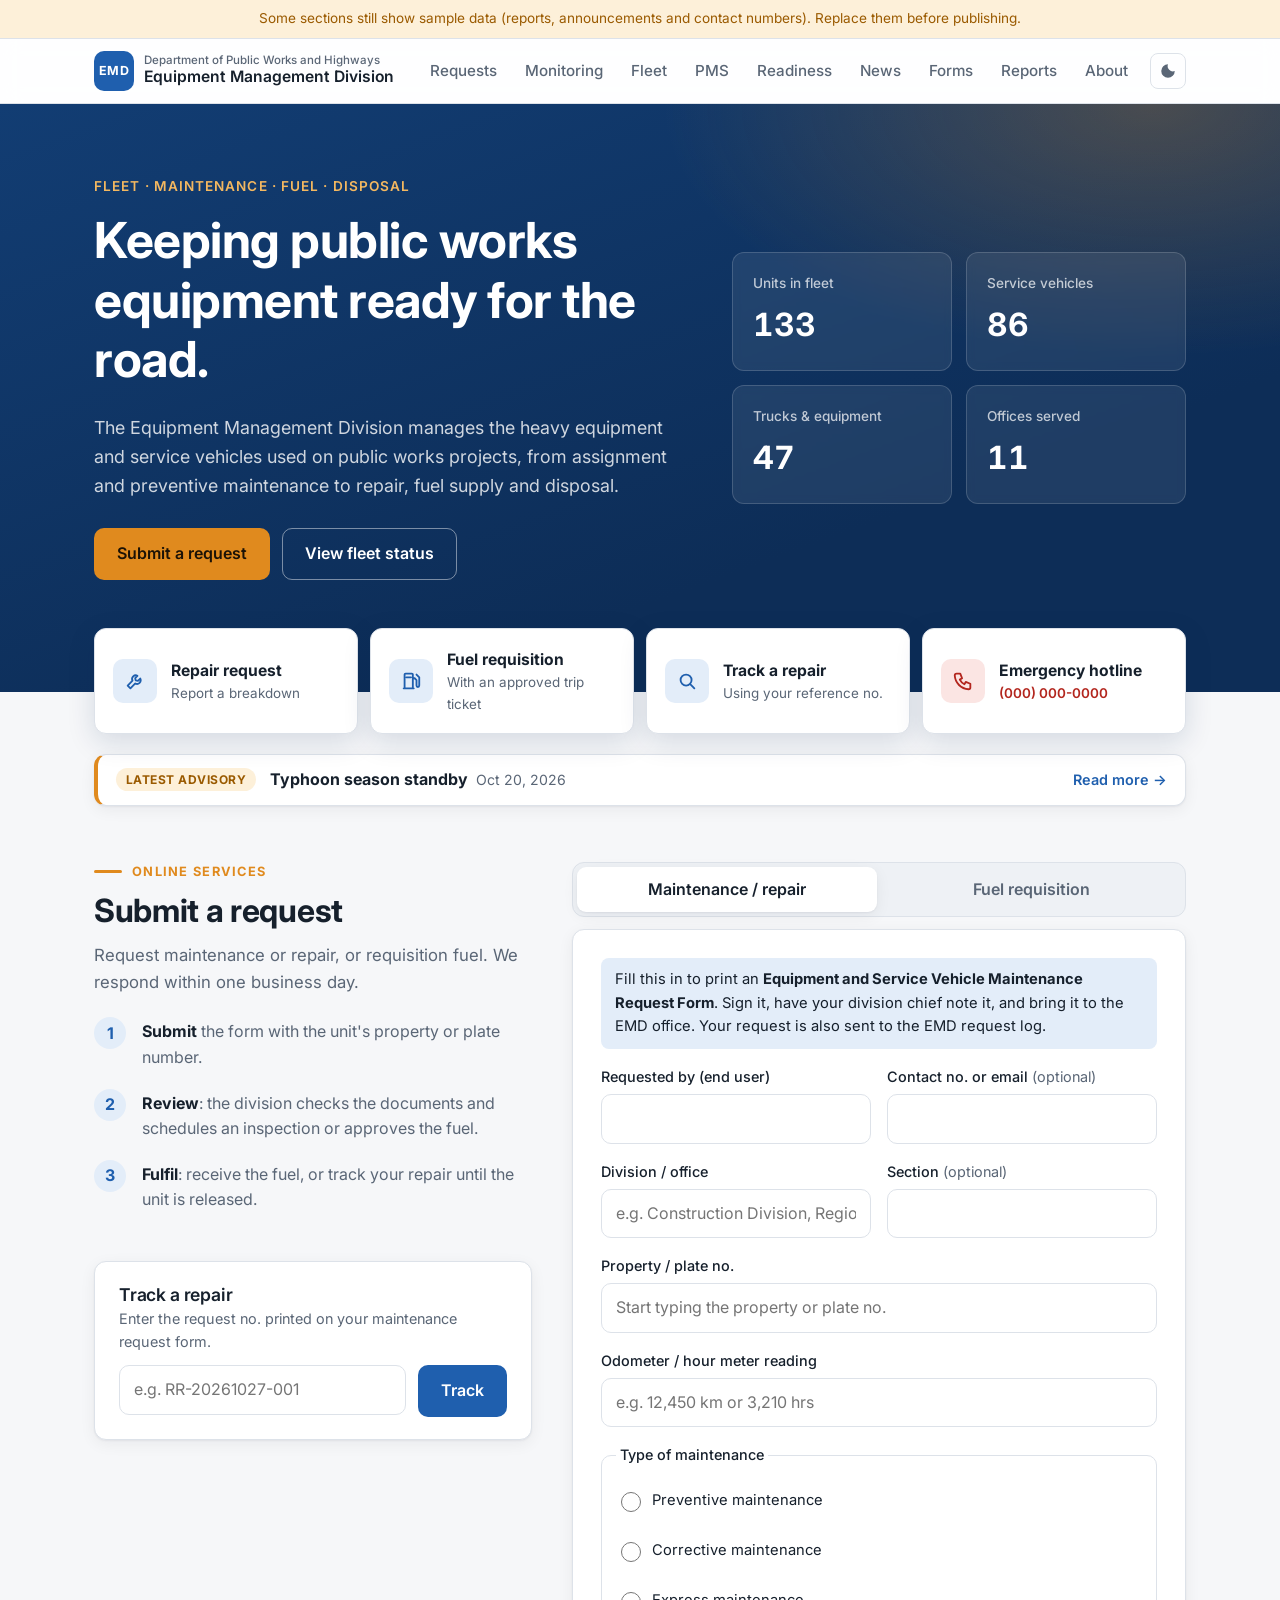
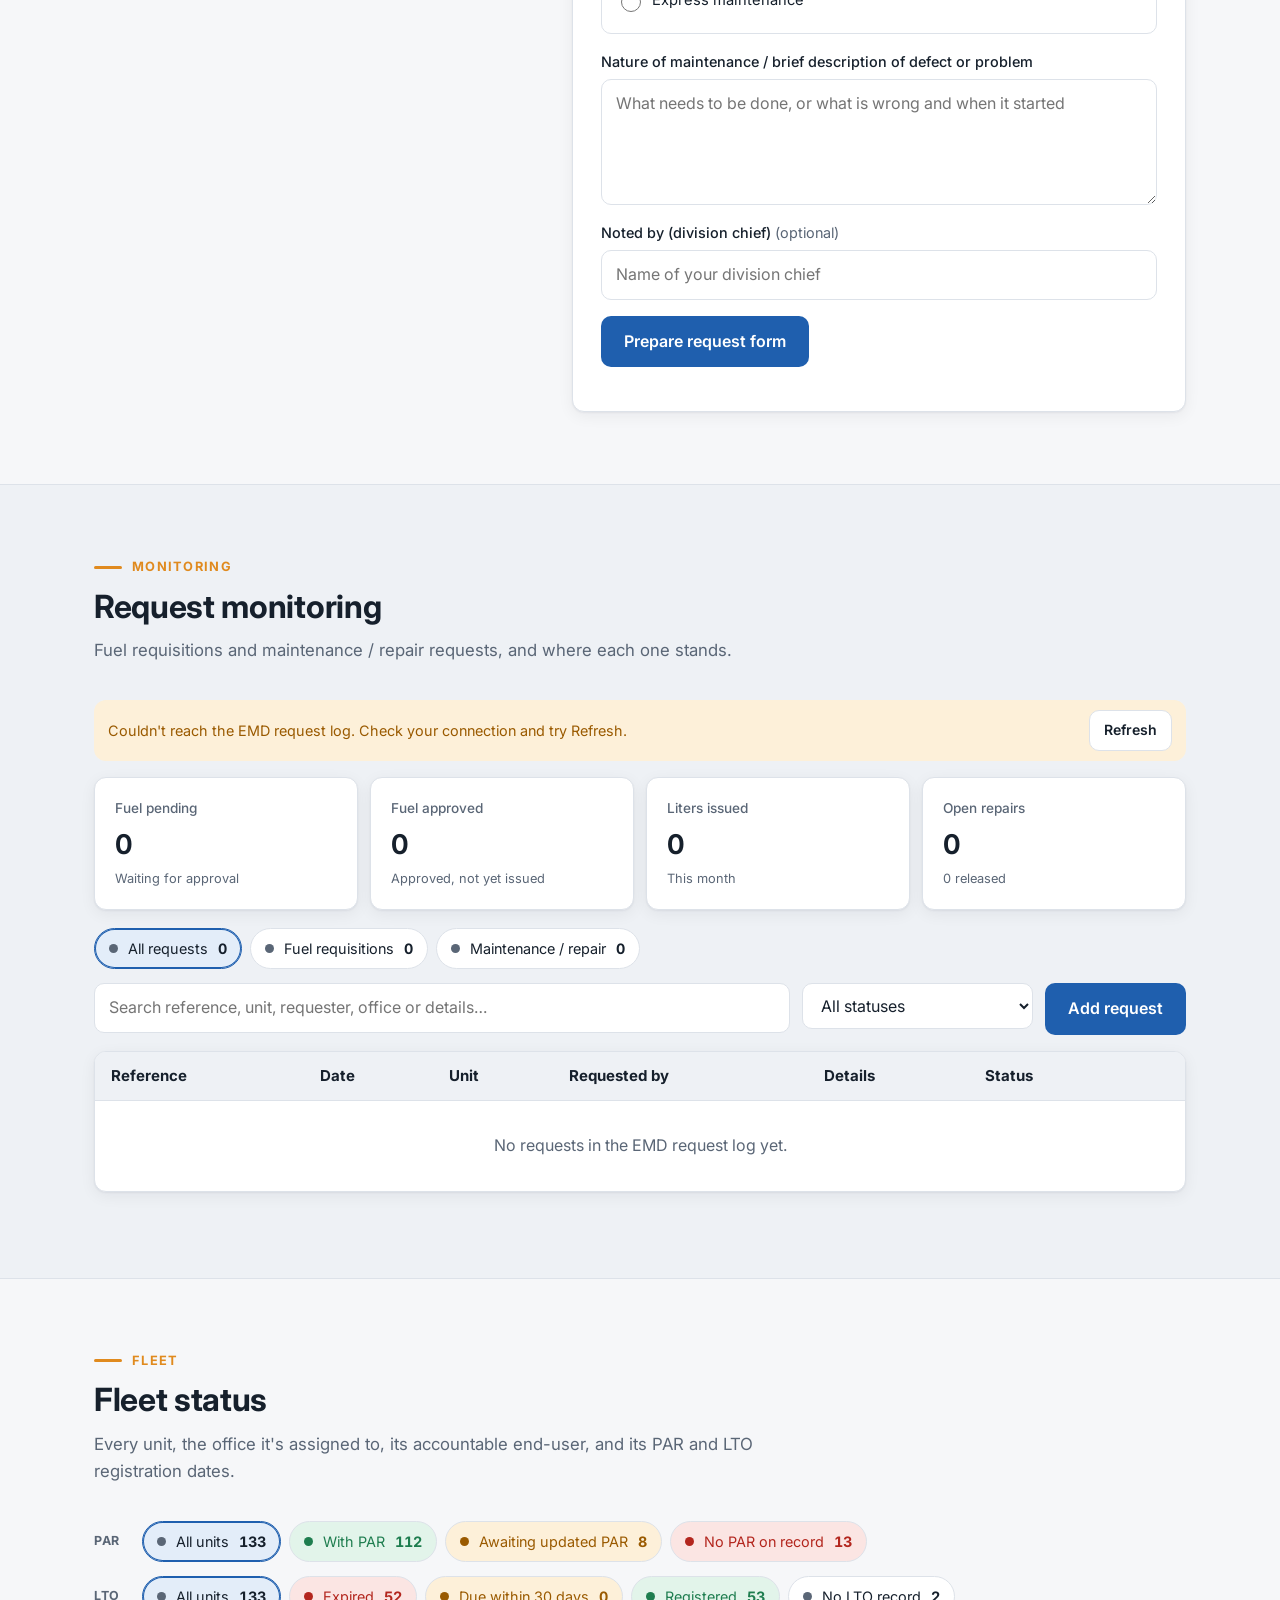
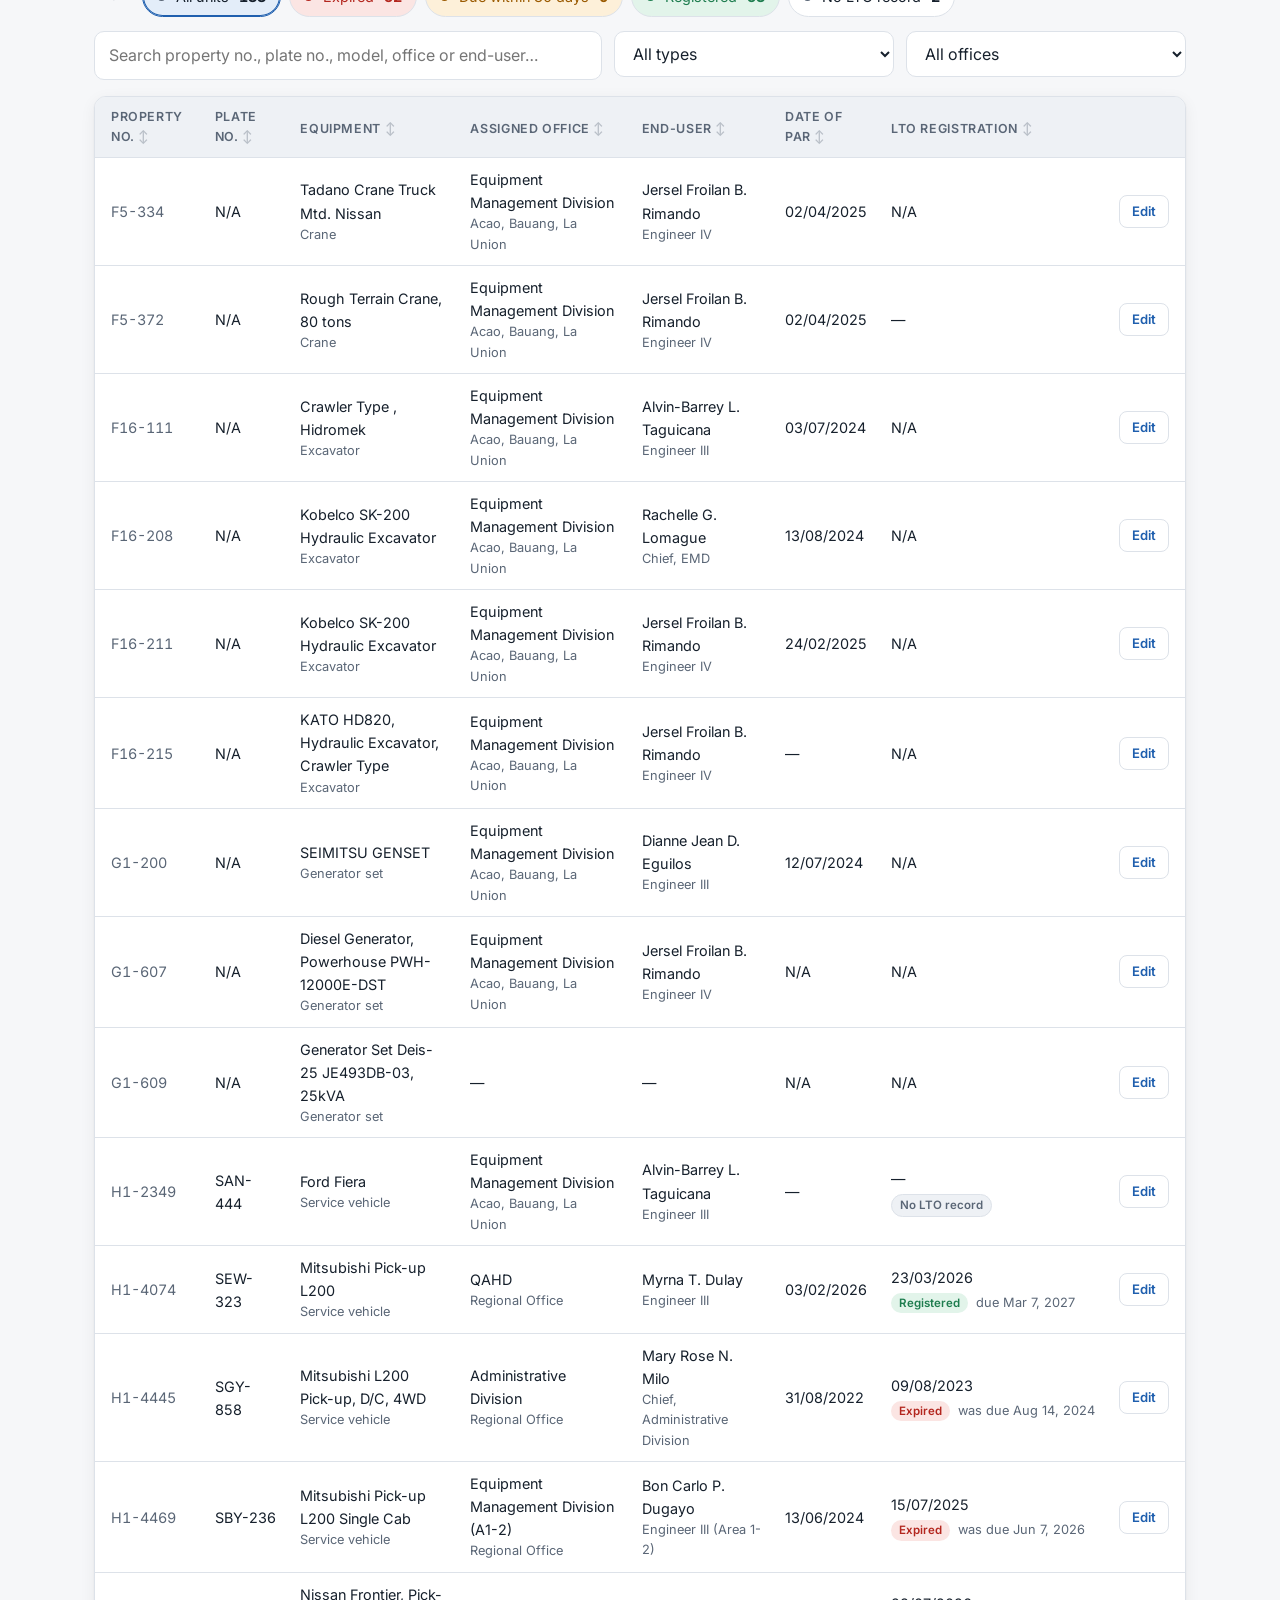
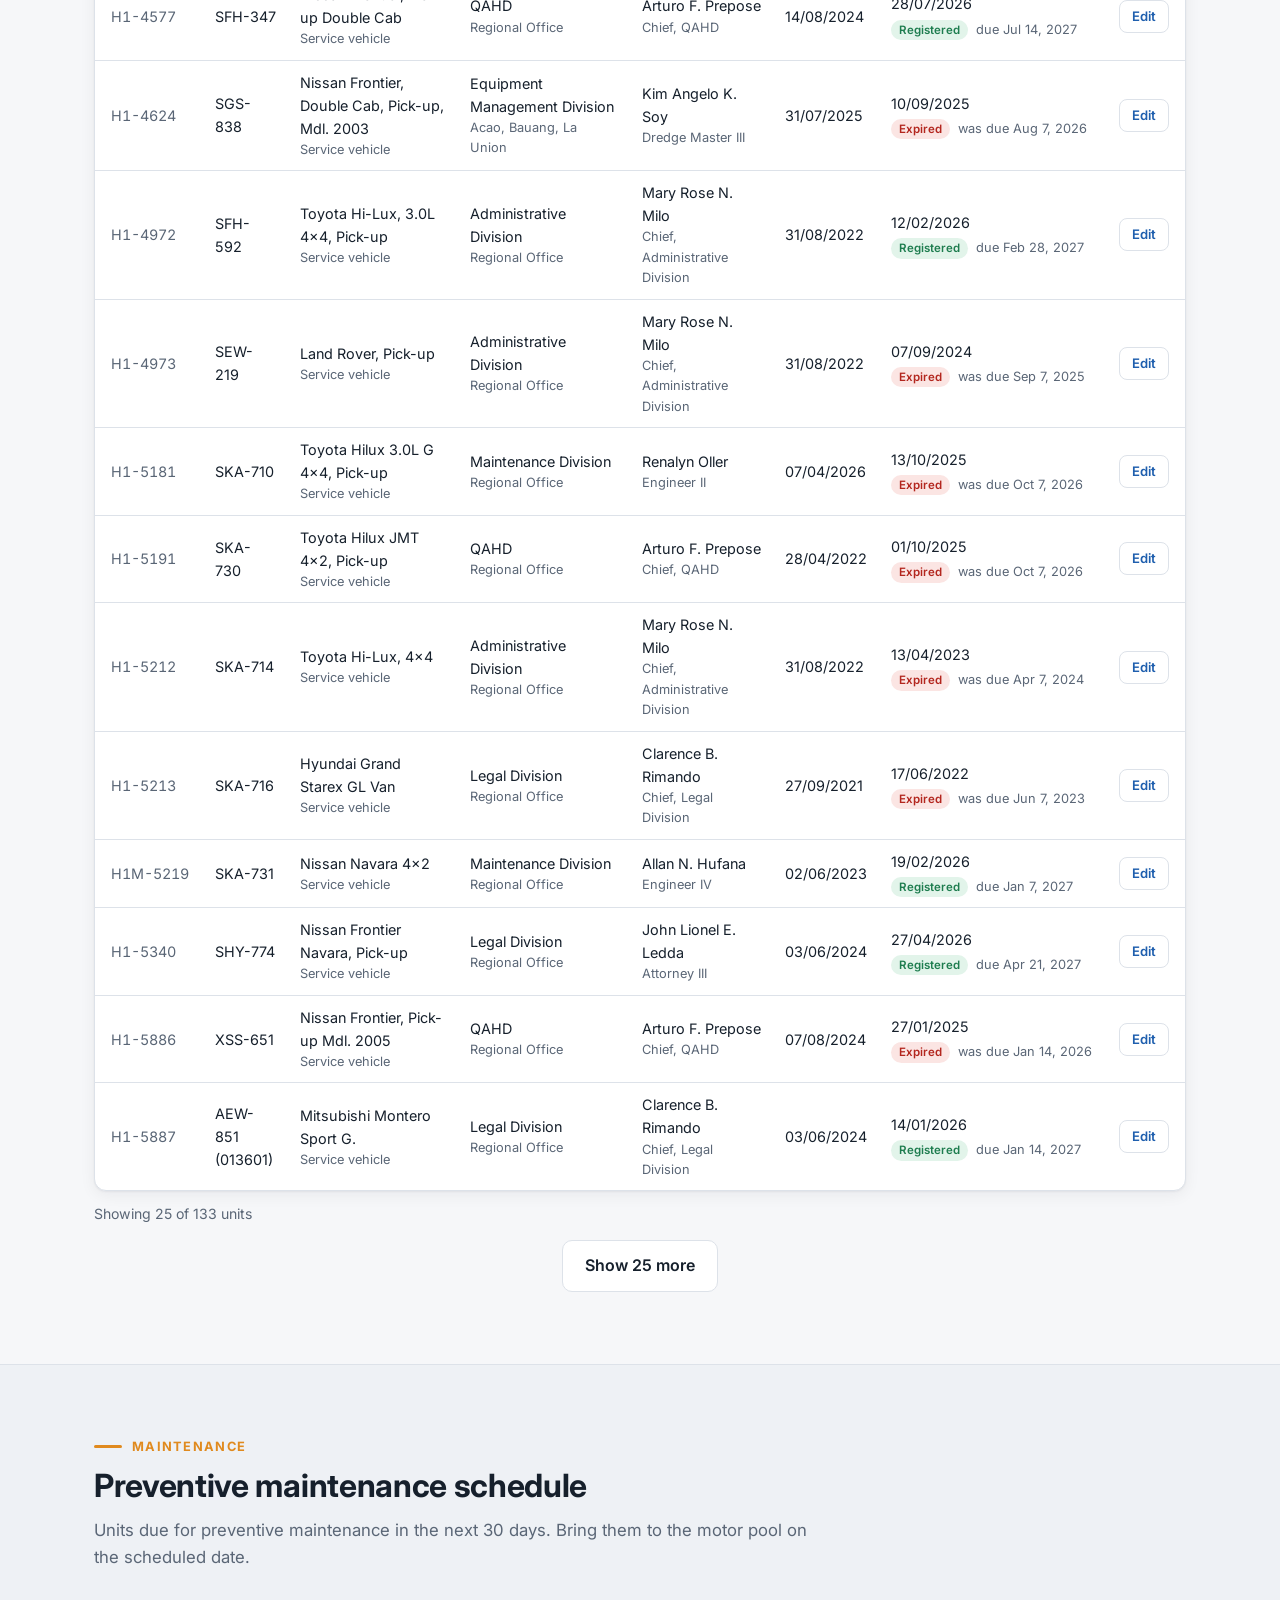
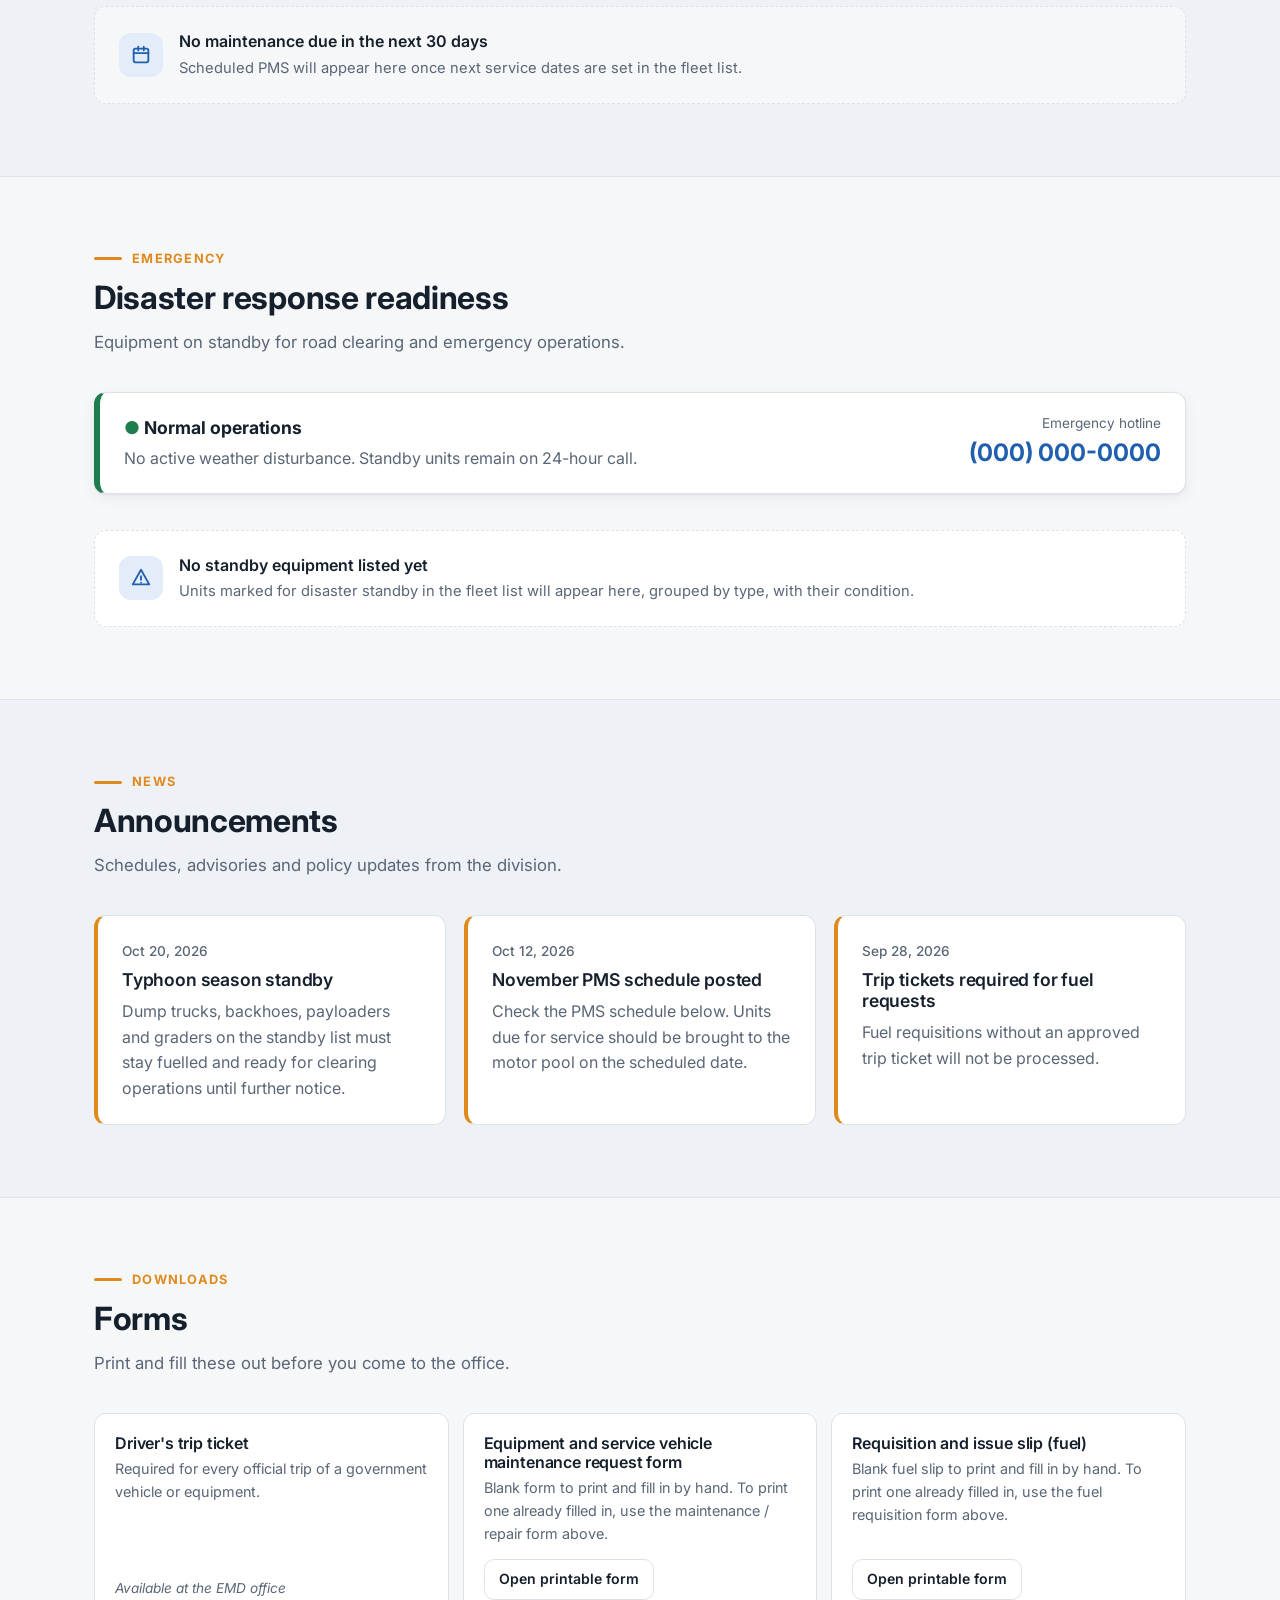
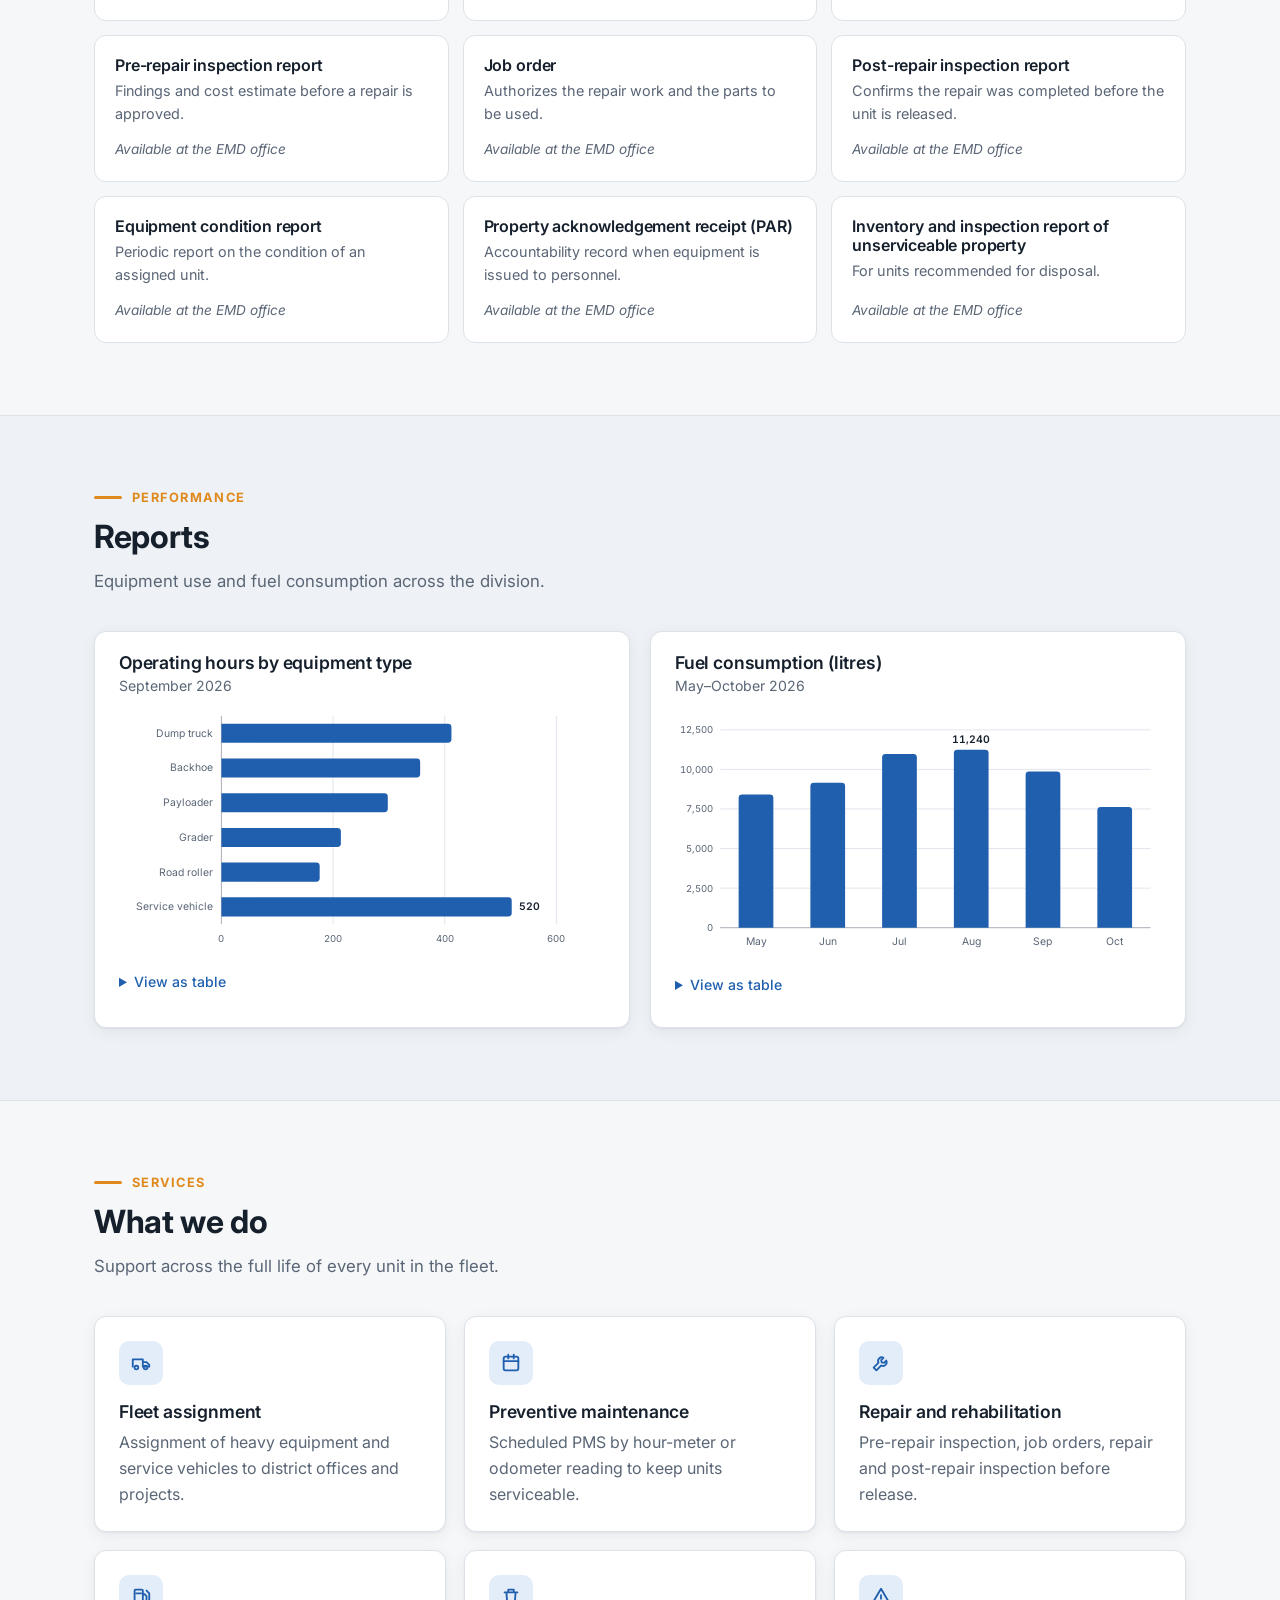
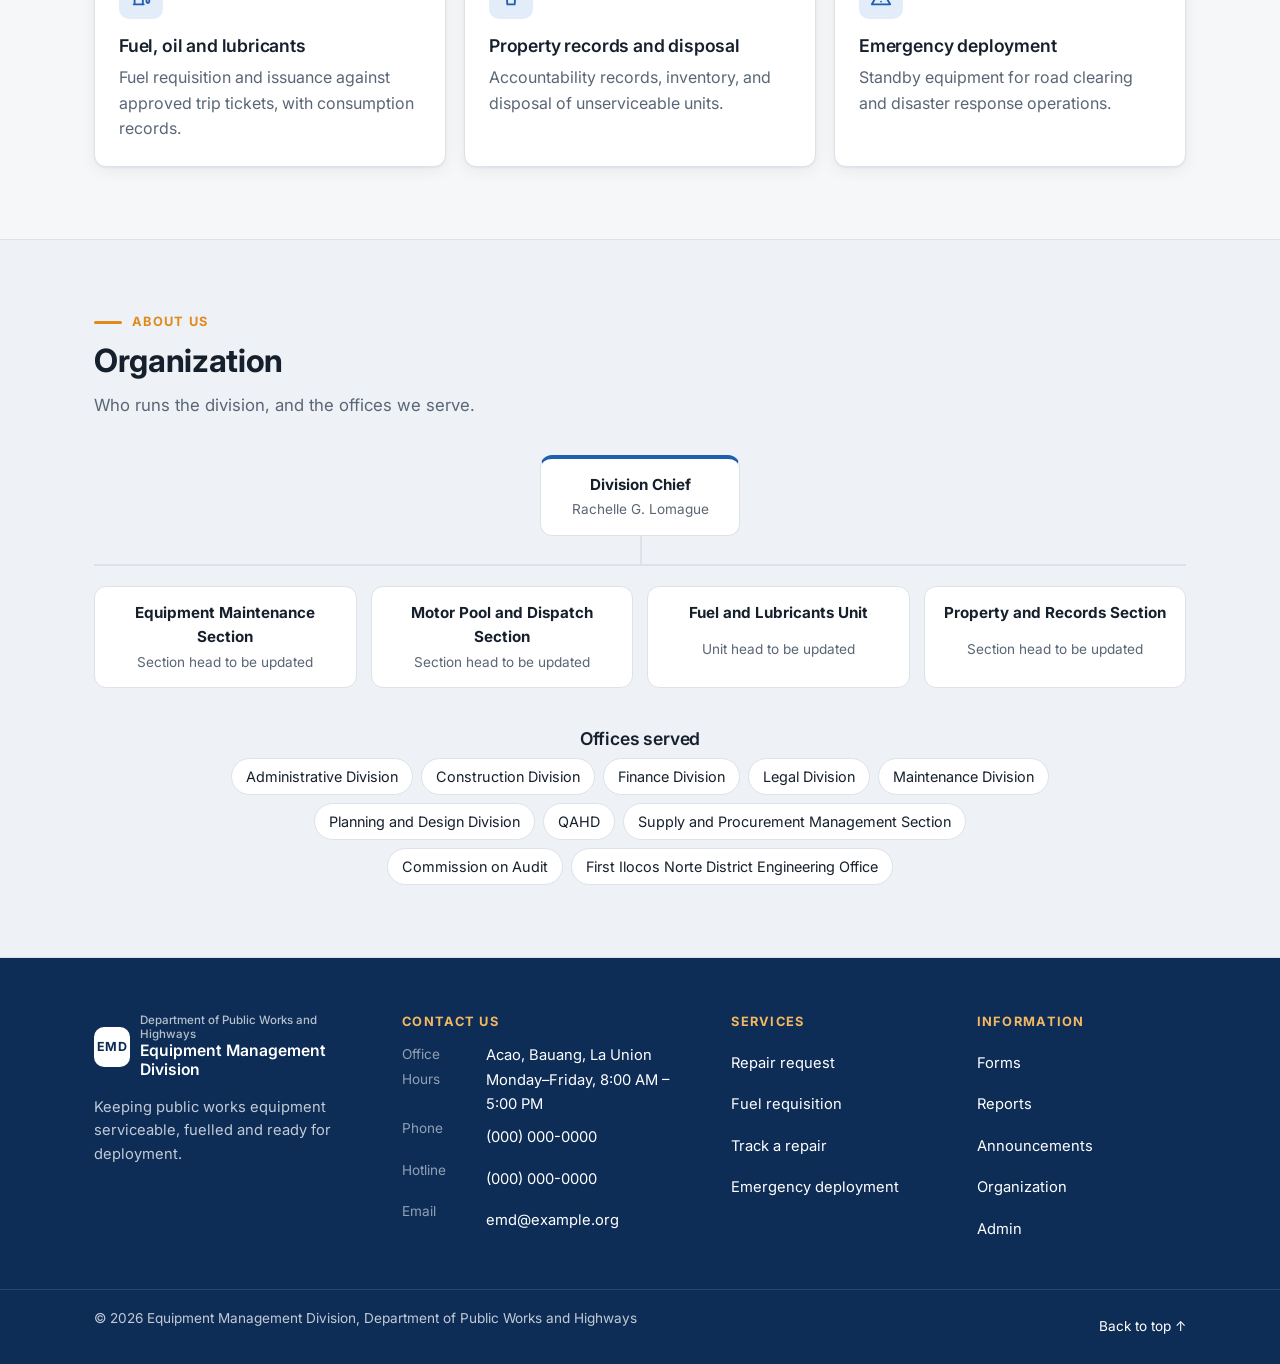
==== commit c5717f41: "Rework page layout around visitor tasks Requests and monitoring now come first, with the repair trac" ====
--- a/index.html
+++ b/index.html
@@ -41,11 +41,12 @@
         <span></span><span></span><span></span>
       </button>
       <nav id="site-nav" class="site-nav" aria-label="Primary">
+        <a href="#request">Requests</a>
+        <a href="#monitoring">Monitoring</a>
         <a href="#fleet">Fleet</a>
         <a href="#pms">PMS</a>
         <a href="#readiness">Readiness</a>
-        <a href="#request">Requests</a>
-        <a href="#monitoring">Monitoring</a>
+        <a href="#announcements">News</a>
         <a href="#forms">Forms</a>
         <a href="#reports">Reports</a>
         <a href="#about">About</a>
@@ -79,10 +80,10 @@
 
     <div class="container quick-actions-wrap">
       <ul class="quick-actions" aria-label="Quick actions">
-        <li><a href="#request" data-open-tab="tab-repair">
+        <li><a href="#request-form" data-open-tab="tab-repair">
           <span class="qa-icon" aria-hidden="true"><svg viewBox="0 0 24 24"><path d="M14.7 6.3a4 4 0 0 0-5.4 5.4L4 17l3 3 5.3-5.3a4 4 0 0 0 5.4-5.4l-2.5 2.5-2.5-.5-.5-2.5Z"/></svg></span>
           <span><b>Repair request</b><small>Report a breakdown</small></span></a></li>
-        <li><a href="#request" data-open-tab="tab-fuel">
+        <li><a href="#request-form" data-open-tab="tab-fuel">
           <span class="qa-icon" aria-hidden="true"><svg viewBox="0 0 24 24"><path d="M5 20V5a1 1 0 0 1 1-1h7a1 1 0 0 1 1 1v15M4 20h11M14 9h2l2 2v6a1.5 1.5 0 0 0 3 0V8l-3-3M7 8h5"/></svg></span>
           <span><b>Fuel requisition</b><small>With an approved trip ticket</small></span></a></li>
         <li><a href="#track">
@@ -93,6 +94,338 @@
           <span><b>Emergency hotline</b><small data-config="hotline"></small></span></a></li>
       </ul>
     </div>
+
+    <div class="container">
+      <a class="advisory" id="advisory" href="#announcements" hidden>
+        <span class="advisory-tag">Latest advisory</span>
+        <span class="advisory-text"><b id="advisory-title"></b> <time id="advisory-date"></time></span>
+        <span class="advisory-more" aria-hidden="true">Read more →</span>
+      </a>
+    </div>
+
+    <section class="section" id="request">
+      <div class="container request-grid">
+        <div>
+          <header class="section-head section-head-left">
+            <p class="kicker">Online services</p>
+          <h2>Submit a request</h2>
+            <p>Request maintenance or repair, or requisition fuel. We respond within one business day.</p>
+          </header>
+          <ol class="steps">
+            <li><strong>Submit</strong> the form with the unit's property or plate number.</li>
+            <li><strong>Review</strong>: the division checks the documents and schedules an inspection or approves the fuel.</li>
+            <li><strong>Fulfil</strong>: receive the fuel, or track your repair until the unit is released.</li>
+          </ol>
+          <div class="tracker" id="track">
+            <h3>Track a repair</h3>
+            <p class="tracker-hint">Enter the request no. printed on your maintenance request form.</p>
+            <form id="track-form" class="track-form">
+              <label class="field field-grow">
+                <span class="sr-only">Repair reference number</span>
+                <input name="ref" placeholder="e.g. RR-20261027-001" required autocapitalize="characters">
+              </label>
+              <button class="btn btn-primary" type="submit">Track</button>
+            </form>
+            <div id="track-result" aria-live="polite"></div>
+          </div>
+        </div>
+
+        <div class="form-panel" id="request-form">
+          <div class="tabs" role="tablist" aria-label="Request type">
+            <button role="tab" id="tab-repair" aria-controls="form-repair" aria-selected="true">Maintenance / repair</button>
+            <button role="tab" id="tab-fuel" aria-controls="form-fuel" aria-selected="false" tabindex="-1">Fuel requisition</button>
+          </div>
+
+          <form id="form-repair" class="form request-form" role="tabpanel" aria-labelledby="tab-repair" data-prefix="RR" novalidate>
+            <p class="form-intro">Fill this in to print an <b>Equipment and Service Vehicle Maintenance Request Form</b>. Sign it, have your division chief note it, and bring it to the EMD office.<span class="live-only" hidden> Your request is also sent to the EMD request log.</span></p>
+            <div class="form-row">
+              <label class="field"><span>Requested by (end user)</span><input name="name" required autocomplete="name"></label>
+              <label class="field"><span>Contact no. or email <em>(optional)</em></span><input name="contact"></label>
+            </div>
+            <div class="form-row">
+              <label class="field"><span>Division / office</span><input name="office" required placeholder="e.g. Construction Division, Regional Office"></label>
+              <label class="field"><span>Section <em>(optional)</em></span><input name="section"></label>
+            </div>
+            <label class="field"><span>Property / plate no.</span><input name="unit" list="unit-list" required placeholder="Start typing the property or plate no."></label>
+            <label class="field"><span>Odometer / hour meter reading</span><input name="reading" inputmode="numeric" required placeholder="e.g. 12,450 km or 3,210 hrs"></label>
+            <fieldset class="field radio-group">
+              <legend>Type of maintenance</legend>
+              <label><input type="radio" name="maintType" value="Preventive" required> Preventive maintenance</label>
+              <label><input type="radio" name="maintType" value="Corrective"> Corrective maintenance</label>
+              <label><input type="radio" name="maintType" value="Express"> Express maintenance</label>
+            </fieldset>
+            <label class="field"><span>Nature of maintenance / brief description of defect or problem</span><textarea name="details" rows="4" required placeholder="What needs to be done, or what is wrong and when it started"></textarea></label>
+            <label class="field"><span>Noted by (division chief) <em>(optional)</em></span><input name="notedBy" placeholder="Name of your division chief"></label>
+            <label class="hp-field" aria-hidden="true">Leave this empty<input name="website" tabindex="-1" autocomplete="off"></label>
+            <button class="btn btn-primary" type="submit">Prepare request form</button>
+            <p class="form-status" role="status" aria-live="polite"></p>
+            <a class="btn btn-ghost slip-print" target="_blank" rel="noopener" hidden>Print / Save as PDF</a>
+          </form>
+
+          <form id="form-fuel" class="form request-form" role="tabpanel" aria-labelledby="tab-fuel" data-prefix="FR" novalidate hidden>
+            <p class="form-intro">Fill this in to print a <b>Requisition and Issue Slip (Fuel)</b>. Sign it and bring it to the EMD office with your trip ticket.<span class="live-only" hidden> Your request is also sent to the EMD request log.</span></p>
+            <div class="form-row">
+              <label class="field"><span>Requested by</span><input name="name" required autocomplete="name"></label>
+              <label class="field"><span>Designation</span><input name="designation" required placeholder="e.g. Engineer III"></label>
+            </div>
+            <div class="form-row">
+              <label class="field"><span>Received by <em>(optional)</em></span><input name="receivedBy" placeholder="Usually the driver"></label>
+              <label class="field"><span>Designation <em>(optional)</em></span><input name="receivedDesignation" placeholder="e.g. Driver"></label>
+            </div>
+            <div class="form-row">
+              <label class="field"><span>Division</span><input name="division" required placeholder="e.g. Construction Division"></label>
+              <label class="field"><span>Office</span><input name="office" required placeholder="e.g. Regional Office"></label>
+            </div>
+            <label class="field"><span>Property / plate no.</span><input name="unit" list="unit-list" required placeholder="Start typing the property or plate no."></label>
+            <div class="form-row">
+              <label class="field"><span>Fuel type</span>
+                <select name="fuel" required>
+                  <option value="">Choose…</option>
+                  <option>Diesel</option>
+                  <option>Gasoline</option>
+                </select>
+              </label>
+              <label class="field"><span>Quantity (liters)</span><input name="litres" type="number" min="1" step="1" required></label>
+            </div>
+            <div class="form-row">
+              <label class="field"><span>RIS No. <em>(optional)</em></span><input name="risNo" placeholder="e.g. 2026-07-2000"></label>
+              <label class="field"><span>Contact no. or email <em>(optional)</em></span><input name="contact"></label>
+            </div>
+            <div class="form-row">
+              <label class="field"><span>Requested date from</span><input name="dateFrom" type="date" required></label>
+              <label class="field"><span>Requested date to</span><input name="dateTo" type="date" required></label>
+            </div>
+            <fieldset class="field radio-group odometer-group">
+              <legend>Odometer / hour meter reading <em>(optional)</em></legend>
+              <div class="form-row form-row-3">
+                <label class="field"><span>Present</span><input name="odoPresent" inputmode="decimal"></label>
+                <label class="field"><span>Previous</span><input name="odoPrevious" inputmode="decimal"></label>
+                <label class="field"><span>Balance in tank</span><input name="tankBalance" placeholder="e.g. 1/4"></label>
+              </div>
+            </fieldset>
+            <label class="field"><span>Purpose</span><textarea name="details" rows="3" required placeholder="Purpose of the trip and destination"></textarea></label>
+            <label class="hp-field" aria-hidden="true">Leave this empty<input name="website" tabindex="-1" autocomplete="off"></label>
+            <button class="btn btn-primary" type="submit">Prepare fuel slip</button>
+            <p class="form-status" role="status" aria-live="polite"></p>
+            <a class="btn btn-ghost slip-print" id="slip-print" target="_blank" rel="noopener" hidden>Print / Save as PDF</a>
+          </form>
+          <datalist id="unit-list"></datalist>
+        </div>
+      </div>
+
+      </div>
+    </section>
+
+    <section class="section section-alt" id="monitoring">
+      <div class="container">
+        <header class="section-head">
+          <p class="kicker">Monitoring</p>
+          <h2>Request monitoring</h2>
+          <p>Fuel requisitions and maintenance / repair requests, and where each one stands.</p>
+        </header>
+
+        <div class="live-bar" id="req-live" hidden>
+          <p id="req-live-text" aria-live="polite"></p>
+          <button class="btn btn-ghost btn-sm" type="button" id="req-refresh">Refresh</button>
+        </div>
+
+        <div class="monitor-stats" id="monitor-stats"></div>
+
+        <div class="condition-chips" id="req-kind-chips" role="group" aria-label="Filter by request type"></div>
+        <div class="toolbar">
+          <label class="field field-grow">
+            <span class="sr-only">Search requests</span>
+            <input id="req-search" type="search" placeholder="Search reference, unit, requester, office or details…" autocomplete="off">
+          </label>
+          <label class="field">
+            <span class="sr-only">Status</span>
+            <select id="req-status"><option value="">All statuses</option></select>
+          </label>
+          <button class="btn btn-primary" type="button" id="req-add">Add request</button>
+        </div>
+
+        <div class="edit-bar" id="req-edit-bar" role="status" hidden>
+          <p><b id="req-edit-count"></b> Saved in this browser only. To publish, download the file and upload it to GitHub as <code>js/requests.js</code>.</p>
+          <div class="edit-bar-actions">
+            <button class="btn btn-primary btn-sm" type="button" id="req-download">Download requests.js</button>
+            <button class="btn btn-ghost btn-sm" type="button" id="req-discard">Discard changes</button>
+          </div>
+        </div>
+
+        <div class="table-wrap">
+          <table class="data-table" id="req-table">
+            <thead>
+              <tr>
+                <th scope="col">Reference</th>
+                <th scope="col">Date</th>
+                <th scope="col">Unit</th>
+                <th scope="col">Requested by</th>
+                <th scope="col">Details</th>
+                <th scope="col">Status</th>
+                <th scope="col"><span class="sr-only">Edit</span></th>
+              </tr>
+            </thead>
+            <tbody id="req-body"></tbody>
+          </table>
+          <p id="req-empty" class="empty" hidden>No requests yet. Requests prepared on this computer appear here automatically; use <b>Add request</b> to log one received on paper.</p>
+        </div>
+        <p class="table-meta" id="req-count" aria-live="polite"></p>
+      </div>
+    </section>
+
+    <section class="section" id="fleet">
+      <div class="container">
+        <header class="section-head">
+          <p class="kicker">Fleet</p>
+          <h2>Fleet status</h2>
+          <p>Every unit, the office it's assigned to, its accountable end-user, and its PAR and LTO registration dates.</p>
+        </header>
+
+        <div class="condition-chips" id="condition-chips" role="group" aria-label="Filter by PAR status"></div>
+        <div class="condition-chips" id="lto-chips" role="group" aria-label="Filter by LTO registration status"></div>
+
+        <div class="toolbar">
+          <label class="field field-grow">
+            <span class="sr-only">Search fleet</span>
+            <input id="fleet-search" type="search" placeholder="Search property no., plate no., model, office or end-user…" autocomplete="off">
+          </label>
+          <label class="field">
+            <span class="sr-only">Equipment type</span>
+            <select id="fleet-type"><option value="">All types</option></select>
+          </label>
+          <label class="field">
+            <span class="sr-only">Assigned office</span>
+            <select id="fleet-office"><option value="">All offices</option></select>
+          </label>
+        </div>
+
+        <div class="edit-bar" id="edit-bar" role="status" hidden>
+          <p><b id="edit-count"></b> Saved in this browser only. To publish, download the file and upload it to GitHub as <code>js/fleet.js</code>.</p>
+          <div class="edit-bar-actions">
+            <button class="btn btn-primary btn-sm" type="button" id="edit-download">Download fleet.js</button>
+            <button class="btn btn-ghost btn-sm" type="button" id="edit-discard">Discard changes</button>
+          </div>
+        </div>
+
+        <div class="table-wrap">
+          <table class="data-table" id="fleet-table">
+            <thead>
+              <tr>
+                <th scope="col"><button data-sort="propertyNo">Property no.</button></th>
+                <th scope="col"><button data-sort="plateNo">Plate no.</button></th>
+                <th scope="col"><button data-sort="makeModel">Equipment</button></th>
+                <th scope="col"><button data-sort="office">Assigned office</button></th>
+                <th scope="col"><button data-sort="endUser">End-user</button></th>
+                <th scope="col"><button data-sort="parDate">Date of PAR</button></th>
+                <th scope="col"><button data-sort="ltoDate">LTO registration</button></th>
+                <th scope="col"><span class="sr-only">Edit</span></th>
+              </tr>
+            </thead>
+            <tbody id="fleet-body"></tbody>
+          </table>
+          <p id="fleet-empty" class="empty" hidden>No units match your filters.</p>
+        </div>
+        <p class="table-meta" id="fleet-count" aria-live="polite"></p>
+        <button class="btn btn-ghost fleet-more" type="button" id="fleet-more" hidden></button>
+      </div>
+    </section>
+
+    <section class="section section-alt" id="pms">
+      <div class="container">
+        <header class="section-head">
+          <p class="kicker">Maintenance</p>
+          <h2>Preventive maintenance schedule</h2>
+          <p>Units due for preventive maintenance in the next 30 days. Bring them to the motor pool on the scheduled date.</p>
+        </header>
+        <div class="pms-groups" id="pms-list"></div>
+        <div id="pms-empty" class="empty-state" hidden>
+          <span class="empty-icon" aria-hidden="true"><svg viewBox="0 0 24 24"><rect x="4" y="5" width="16" height="15" rx="2"/><path d="M4 10h16M9 3v4M15 3v4"/></svg></span>
+          <div>
+            <p class="empty-title">No maintenance due in the next 30 days</p>
+            <p>Scheduled PMS will appear here once next service dates are set in the fleet list.</p>
+          </div>
+        </div>
+        <button class="btn btn-ghost pms-more" id="pms-more" type="button" hidden></button>
+      </div>
+    </section>
+
+    <section class="section" id="readiness">
+      <div class="container">
+        <header class="section-head">
+          <p class="kicker">Emergency</p>
+          <h2>Disaster response readiness</h2>
+          <p>Equipment on standby for road clearing and emergency operations.</p>
+        </header>
+        <div class="alert-card" id="alert-card">
+          <div>
+            <p class="alert-level" id="alert-level"></p>
+            <p class="alert-message" data-config="alertMessage"></p>
+          </div>
+          <div class="hotline">
+            <span>Emergency hotline</span>
+            <a id="hotline-link" data-config="hotline"></a>
+          </div>
+        </div>
+        <div class="standby-grid" id="standby-grid"></div>
+        <div id="standby-empty" class="empty-state" hidden>
+          <span class="empty-icon" aria-hidden="true"><svg viewBox="0 0 24 24"><path d="M12 3 3 19h18L12 3Z"/><path d="M12 10v4M12 17h.01"/></svg></span>
+          <div>
+            <p class="empty-title">No standby equipment listed yet</p>
+            <p>Units marked for disaster standby in the fleet list will appear here, grouped by type, with their condition.</p>
+          </div>
+        </div>
+      </div>
+    </section>
+
+    <section class="section section-alt" id="announcements">
+      <div class="container">
+        <header class="section-head">
+          <p class="kicker">News</p>
+          <h2>Announcements</h2>
+          <p>Schedules, advisories and policy updates from the division.</p>
+        </header>
+        <div class="news" id="news-list"></div>
+      </div>
+    </section>
+
+    <section class="section" id="forms">
+      <div class="container">
+        <header class="section-head">
+          <p class="kicker">Downloads</p>
+          <h2>Forms</h2>
+          <p>Print and fill these out before you come to the office.</p>
+        </header>
+        <ul class="forms-grid" id="forms-list"></ul>
+      </div>
+    </section>
+
+    <section class="section section-alt" id="reports">
+      <div class="container">
+        <header class="section-head">
+          <p class="kicker">Performance</p>
+          <h2>Reports</h2>
+          <p>Equipment use and fuel consumption across the division.</p>
+        </header>
+        <div class="charts">
+          <figure class="chart-card">
+            <figcaption>
+              <h3>Operating hours by equipment type</h3>
+              <p id="util-period"></p>
+            </figcaption>
+            <div class="chart" id="chart-util"></div>
+            <details class="chart-table"><summary>View as table</summary><div id="table-util"></div></details>
+          </figure>
+          <figure class="chart-card">
+            <figcaption>
+              <h3>Fuel consumption (litres)</h3>
+              <p id="fuel-period"></p>
+            </figcaption>
+            <div class="chart" id="chart-fuel"></div>
+            <details class="chart-table"><summary>View as table</summary><div id="table-fuel"></div></details>
+          </figure>
+        </div>
+      </div>
+    </section>
 
     <section class="section" id="services">
       <div class="container">
@@ -136,311 +469,6 @@
       </div>
     </section>
 
-    <section class="section section-alt" id="fleet">
-      <div class="container">
-        <header class="section-head">
-          <p class="kicker">Fleet</p>
-          <h2>Fleet status</h2>
-          <p>Every unit, the office it's assigned to, its accountable end-user, and its PAR and LTO registration dates.</p>
-        </header>
-
-        <div class="condition-chips" id="condition-chips" role="group" aria-label="Filter by PAR status"></div>
-        <div class="condition-chips" id="lto-chips" role="group" aria-label="Filter by LTO registration status"></div>
-
-        <div class="toolbar">
-          <label class="field field-grow">
-            <span class="sr-only">Search fleet</span>
-            <input id="fleet-search" type="search" placeholder="Search property no., plate no., model, office or end-user…" autocomplete="off">
-          </label>
-          <label class="field">
-            <span class="sr-only">Equipment type</span>
-            <select id="fleet-type"><option value="">All types</option></select>
-          </label>
-          <label class="field">
-            <span class="sr-only">Assigned office</span>
-            <select id="fleet-office"><option value="">All offices</option></select>
-          </label>
-        </div>
-
-        <div class="edit-bar" id="edit-bar" role="status" hidden>
-          <p><b id="edit-count"></b> Saved in this browser only. To publish, download the file and upload it to GitHub as <code>js/fleet.js</code>.</p>
-          <div class="edit-bar-actions">
-            <button class="btn btn-primary btn-sm" type="button" id="edit-download">Download fleet.js</button>
-            <button class="btn btn-ghost btn-sm" type="button" id="edit-discard">Discard changes</button>
-          </div>
-        </div>
-
-        <div class="table-wrap">
-          <table class="data-table" id="fleet-table">
-            <thead>
-              <tr>
-                <th scope="col"><button data-sort="propertyNo">Property no.</button></th>
-                <th scope="col"><button data-sort="plateNo">Plate no.</button></th>
-                <th scope="col"><button data-sort="makeModel">Equipment</button></th>
-                <th scope="col"><button data-sort="office">Assigned office</button></th>
-                <th scope="col"><button data-sort="endUser">End-user</button></th>
-                <th scope="col"><button data-sort="parDate">Date of PAR</button></th>
-                <th scope="col"><button data-sort="ltoDate">LTO registration</button></th>
-                <th scope="col"><span class="sr-only">Edit</span></th>
-              </tr>
-            </thead>
-            <tbody id="fleet-body"></tbody>
-          </table>
-          <p id="fleet-empty" class="empty" hidden>No units match your filters.</p>
-        </div>
-        <p class="table-meta" id="fleet-count" aria-live="polite"></p>
-        <button class="btn btn-ghost fleet-more" type="button" id="fleet-more" hidden></button>
-      </div>
-    </section>
-
-    <section class="section" id="pms">
-      <div class="container">
-        <header class="section-head">
-          <p class="kicker">Maintenance</p>
-          <h2>Preventive maintenance schedule</h2>
-          <p>Units due for preventive maintenance in the next 30 days. Bring them to the motor pool on the scheduled date.</p>
-        </header>
-        <div class="pms-groups" id="pms-list"></div>
-        <p id="pms-empty" class="empty" hidden>The PMS schedule will be posted here.</p>
-        <button class="btn btn-ghost pms-more" id="pms-more" type="button" hidden></button>
-      </div>
-    </section>
-
-    <section class="section section-alt" id="readiness">
-      <div class="container">
-        <header class="section-head">
-          <p class="kicker">Emergency</p>
-          <h2>Disaster response readiness</h2>
-          <p>Equipment on standby for road clearing and emergency operations.</p>
-        </header>
-        <div class="alert-card" id="alert-card">
-          <div>
-            <p class="alert-level" id="alert-level"></p>
-            <p class="alert-message" data-config="alertMessage"></p>
-          </div>
-          <div class="hotline">
-            <span>Emergency hotline</span>
-            <a id="hotline-link" data-config="hotline"></a>
-          </div>
-        </div>
-        <div class="standby-grid" id="standby-grid"></div>
-        <p id="standby-empty" class="empty" hidden>The list of standby equipment will be posted here.</p>
-      </div>
-    </section>
-
-    <section class="section" id="request">
-      <div class="container request-grid">
-        <div>
-          <header class="section-head section-head-left">
-            <p class="kicker">Online services</p>
-          <h2>Submit a request</h2>
-            <p>Request maintenance or repair, or requisition fuel. We respond within one business day.</p>
-          </header>
-          <ol class="steps">
-            <li><strong>Submit</strong> the form with the unit's property or plate number.</li>
-            <li><strong>Review</strong>: the division checks the documents and schedules an inspection or approves the fuel.</li>
-            <li><strong>Fulfil</strong>: receive the fuel, or track your repair below until the unit is released.</li>
-          </ol>
-        </div>
-
-        <div class="form-panel">
-          <div class="tabs" role="tablist" aria-label="Request type">
-            <button role="tab" id="tab-repair" aria-controls="form-repair" aria-selected="true">Maintenance / repair</button>
-            <button role="tab" id="tab-fuel" aria-controls="form-fuel" aria-selected="false" tabindex="-1">Fuel requisition</button>
-          </div>
-
-          <form id="form-repair" class="form request-form" role="tabpanel" aria-labelledby="tab-repair" data-prefix="RR" novalidate>
-            <p class="form-intro">Fill this in to print an <b>Equipment and Service Vehicle Maintenance Request Form</b>. Sign it, have your division chief note it, and bring it to the EMD office.</p>
-            <div class="form-row">
-              <label class="field"><span>Requested by (end user)</span><input name="name" required autocomplete="name"></label>
-              <label class="field"><span>Contact no. or email <em>(optional)</em></span><input name="contact"></label>
-            </div>
-            <div class="form-row">
-              <label class="field"><span>Division / office</span><input name="office" required placeholder="e.g. Construction Division, Regional Office"></label>
-              <label class="field"><span>Section <em>(optional)</em></span><input name="section"></label>
-            </div>
-            <label class="field"><span>Property / plate no.</span><input name="unit" list="unit-list" required placeholder="Start typing the property or plate no."></label>
-            <label class="field"><span>Odometer / hour meter reading</span><input name="reading" inputmode="numeric" required placeholder="e.g. 12,450 km or 3,210 hrs"></label>
-            <fieldset class="field radio-group">
-              <legend>Type of maintenance</legend>
-              <label><input type="radio" name="maintType" value="Preventive" required> Preventive maintenance</label>
-              <label><input type="radio" name="maintType" value="Corrective"> Corrective maintenance</label>
-              <label><input type="radio" name="maintType" value="Express"> Express maintenance</label>
-            </fieldset>
-            <label class="field"><span>Nature of maintenance / brief description of defect or problem</span><textarea name="details" rows="4" required placeholder="What needs to be done, or what is wrong and when it started"></textarea></label>
-            <label class="field"><span>Noted by (division chief) <em>(optional)</em></span><input name="notedBy" placeholder="Name of your division chief"></label>
-            <button class="btn btn-primary" type="submit">Prepare request form</button>
-            <p class="form-status" role="status" aria-live="polite"></p>
-            <a class="btn btn-ghost slip-print" target="_blank" rel="noopener" hidden>Print / Save as PDF</a>
-          </form>
-
-          <form id="form-fuel" class="form request-form" role="tabpanel" aria-labelledby="tab-fuel" data-prefix="FR" novalidate hidden>
-            <p class="form-intro">Fill this in to print a <b>Requisition and Issue Slip (Fuel)</b>. Sign it and bring it to the EMD office with your trip ticket.</p>
-            <div class="form-row">
-              <label class="field"><span>Requested by</span><input name="name" required autocomplete="name"></label>
-              <label class="field"><span>Designation</span><input name="designation" required placeholder="e.g. Engineer III"></label>
-            </div>
-            <div class="form-row">
-              <label class="field"><span>Received by <em>(optional)</em></span><input name="receivedBy" placeholder="Usually the driver"></label>
-              <label class="field"><span>Designation <em>(optional)</em></span><input name="receivedDesignation" placeholder="e.g. Driver"></label>
-            </div>
-            <div class="form-row">
-              <label class="field"><span>Division</span><input name="division" required placeholder="e.g. Construction Division"></label>
-              <label class="field"><span>Office</span><input name="office" required placeholder="e.g. Regional Office"></label>
-            </div>
-            <label class="field"><span>Property / plate no.</span><input name="unit" list="unit-list" required placeholder="Start typing the property or plate no."></label>
-            <div class="form-row">
-              <label class="field"><span>Fuel type</span>
-                <select name="fuel" required>
-                  <option value="">Choose…</option>
-                  <option>Diesel</option>
-                  <option>Gasoline</option>
-                </select>
-              </label>
-              <label class="field"><span>Quantity (liters)</span><input name="litres" type="number" min="1" step="1" required></label>
-            </div>
-            <div class="form-row">
-              <label class="field"><span>RIS No. <em>(optional)</em></span><input name="risNo" placeholder="e.g. 2026-07-2000"></label>
-              <label class="field"><span>Contact no. or email <em>(optional)</em></span><input name="contact"></label>
-            </div>
-            <div class="form-row">
-              <label class="field"><span>Requested date from</span><input name="dateFrom" type="date" required></label>
-              <label class="field"><span>Requested date to</span><input name="dateTo" type="date" required></label>
-            </div>
-            <fieldset class="field radio-group odometer-group">
-              <legend>Odometer / hour meter reading <em>(optional)</em></legend>
-              <div class="form-row form-row-3">
-                <label class="field"><span>Present</span><input name="odoPresent" inputmode="decimal"></label>
-                <label class="field"><span>Previous</span><input name="odoPrevious" inputmode="decimal"></label>
-                <label class="field"><span>Balance in tank</span><input name="tankBalance" placeholder="e.g. 1/4"></label>
-              </div>
-            </fieldset>
-            <label class="field"><span>Purpose</span><textarea name="details" rows="3" required placeholder="Purpose of the trip and destination"></textarea></label>
-            <button class="btn btn-primary" type="submit">Prepare fuel slip</button>
-            <p class="form-status" role="status" aria-live="polite"></p>
-            <a class="btn btn-ghost slip-print" id="slip-print" target="_blank" rel="noopener" hidden>Print / Save as PDF</a>
-          </form>
-          <datalist id="unit-list"></datalist>
-        </div>
-      </div>
-
-      <div class="container" id="track">
-        <div class="tracker">
-          <h3>Track a repair</h3>
-          <form id="track-form" class="track-form">
-            <label class="field field-grow">
-              <span class="sr-only">Repair reference number</span>
-              <input name="ref" placeholder="Reference no., e.g. RR-20261027-482" required>
-            </label>
-            <button class="btn btn-ghost" type="submit">Track</button>
-          </form>
-          <div id="track-result" aria-live="polite"></div>
-        </div>
-      </div>
-    </section>
-
-    <section class="section section-alt" id="monitoring">
-      <div class="container">
-        <header class="section-head">
-          <p class="kicker">Monitoring</p>
-          <h2>Request monitoring</h2>
-          <p>Fuel requisitions and maintenance / repair requests, and where each one stands.</p>
-        </header>
-
-        <div class="monitor-stats" id="monitor-stats"></div>
-
-        <div class="condition-chips" id="req-kind-chips" role="group" aria-label="Filter by request type"></div>
-        <div class="toolbar">
-          <label class="field field-grow">
-            <span class="sr-only">Search requests</span>
-            <input id="req-search" type="search" placeholder="Search reference, unit, requester, office or details…" autocomplete="off">
-          </label>
-          <label class="field">
-            <span class="sr-only">Status</span>
-            <select id="req-status"><option value="">All statuses</option></select>
-          </label>
-          <button class="btn btn-primary" type="button" id="req-add">Add request</button>
-        </div>
-
-        <div class="edit-bar" id="req-edit-bar" role="status" hidden>
-          <p><b id="req-edit-count"></b> Saved in this browser only. To publish, download the file and upload it to GitHub as <code>js/requests.js</code>.</p>
-          <div class="edit-bar-actions">
-            <button class="btn btn-primary btn-sm" type="button" id="req-download">Download requests.js</button>
-            <button class="btn btn-ghost btn-sm" type="button" id="req-discard">Discard changes</button>
-          </div>
-        </div>
-
-        <div class="table-wrap">
-          <table class="data-table" id="req-table">
-            <thead>
-              <tr>
-                <th scope="col">Reference</th>
-                <th scope="col">Date</th>
-                <th scope="col">Unit</th>
-                <th scope="col">Requested by</th>
-                <th scope="col">Details</th>
-                <th scope="col">Status</th>
-                <th scope="col"><span class="sr-only">Edit</span></th>
-              </tr>
-            </thead>
-            <tbody id="req-body"></tbody>
-          </table>
-          <p id="req-empty" class="empty" hidden>No requests yet. Requests prepared on this computer appear here automatically; use <b>Add request</b> to log one received on paper.</p>
-        </div>
-        <p class="table-meta" id="req-count" aria-live="polite"></p>
-      </div>
-    </section>
-
-    <section class="section" id="forms">
-      <div class="container">
-        <header class="section-head">
-          <p class="kicker">Downloads</p>
-          <h2>Forms</h2>
-          <p>Print and fill these out before you come to the office.</p>
-        </header>
-        <ul class="forms-grid" id="forms-list"></ul>
-      </div>
-    </section>
-
-    <section class="section section-alt" id="reports">
-      <div class="container">
-        <header class="section-head">
-          <p class="kicker">Performance</p>
-          <h2>Reports</h2>
-          <p>Equipment use and fuel consumption across the division.</p>
-        </header>
-        <div class="charts">
-          <figure class="chart-card">
-            <figcaption>
-              <h3>Operating hours by equipment type</h3>
-              <p id="util-period"></p>
-            </figcaption>
-            <div class="chart" id="chart-util"></div>
-            <details class="chart-table"><summary>View as table</summary><div id="table-util"></div></details>
-          </figure>
-          <figure class="chart-card">
-            <figcaption>
-              <h3>Fuel consumption (litres)</h3>
-              <p id="fuel-period"></p>
-            </figcaption>
-            <div class="chart" id="chart-fuel"></div>
-            <details class="chart-table"><summary>View as table</summary><div id="table-fuel"></div></details>
-          </figure>
-        </div>
-      </div>
-    </section>
-
-    <section class="section" id="announcements">
-      <div class="container">
-        <header class="section-head">
-          <p class="kicker">News</p>
-          <h2>Announcements</h2>
-          <p>Schedules, advisories and policy updates from the division.</p>
-        </header>
-        <div class="news" id="news-list"></div>
-      </div>
-    </section>
-
     <section class="section section-alt" id="about">
       <div class="container">
         <header class="section-head">
@@ -483,8 +511,8 @@
       <div>
         <h2>Services</h2>
         <ul class="footer-links">
-          <li><a href="#request" data-open-tab="tab-repair">Repair request</a></li>
-          <li><a href="#request" data-open-tab="tab-fuel">Fuel requisition</a></li>
+          <li><a href="#request-form" data-open-tab="tab-repair">Repair request</a></li>
+          <li><a href="#request-form" data-open-tab="tab-fuel">Fuel requisition</a></li>
           <li><a href="#track">Track a repair</a></li>
           <li><a href="#readiness">Emergency deployment</a></li>
         </ul>
@@ -539,6 +567,33 @@
         <label class="field"><span>End-user</span><input name="endUser"></label>
         <label class="field"><span>Position</span><input name="position"></label>
       </div>
+      <fieldset class="field dialog-group">
+        <legend>Condition and maintenance</legend>
+        <div class="form-row">
+          <label class="field"><span>Condition</span>
+            <select name="condition">
+              <option value="">Not recorded</option>
+              <option>Serviceable</option>
+              <option>Under repair</option>
+              <option>Unserviceable</option>
+            </select>
+          </label>
+          <label class="check"><input type="checkbox" name="standby"> On the disaster standby list</label>
+        </div>
+        <div class="form-row">
+          <label class="field"><span>Next PMS date</span><input type="date" name="nextPms"></label>
+          <label class="field"><span>PMS type</span><input name="pmsType" list="pms-types" placeholder="e.g. 5,000 km service"></label>
+        </div>
+        <small class="field-hint">Units with a next PMS date appear in the PMS schedule; standby units appear under Disaster readiness with their condition.</small>
+      </fieldset>
+      <datalist id="pms-types">
+        <option value="5,000 km service"></option>
+        <option value="10,000 km service"></option>
+        <option value="250-hr service"></option>
+        <option value="500-hr service"></option>
+        <option value="1,000-hr service"></option>
+        <option value="Change oil"></option>
+      </datalist>
       <div class="dialog-actions">
         <button class="btn btn-primary" type="submit" value="save">Save changes</button>
         <button class="btn btn-ghost" type="button" value="cancel">Cancel</button>
@@ -588,6 +643,10 @@
         </div>
       </div>
       <label class="field"><span id="req-details-label">Details</span><textarea name="details" rows="3"></textarea></label>
+      <label class="field" id="req-key-field" hidden><span>Staff key</span>
+        <input name="staffKey" type="password" autocomplete="current-password">
+        <small class="field-hint">Needed to save changes to the EMD request log. Remembered until you close this tab.</small>
+      </label>
       <div class="dialog-actions">
         <button class="btn btn-primary" type="submit">Save</button>
         <button class="btn btn-ghost" type="button" value="cancel">Cancel</button>
--- a/css/styles.css
+++ b/css/styles.css
@@ -215,8 +215,8 @@
 .stat dd { margin: 4px 0 0; font-size: 2rem; font-weight: 700; font-variant-numeric: tabular-nums; }
 
 /* Sections -------------------------------------------------------------- */
-.section { padding: 88px 0; }
-#services { padding-top: 72px; }
+.section { padding: 72px 0; }
+#request { padding-top: 56px; }
 .section-alt { background: var(--surface-alt); border-top: 1px solid var(--border); border-bottom: 1px solid var(--border); }
 .section-head { max-width: 720px; margin: 0 0 36px; }
 .section-head h2 { margin-bottom: .35em; }
@@ -460,7 +460,7 @@
 .radio-group input { width: auto; }
 
 .tracker {
-  margin-top: 40px; background: var(--surface); border: 1px solid var(--border);
+  margin-top: 28px; background: var(--surface); border: 1px solid var(--border);
   border-radius: var(--radius); padding: 24px 28px; box-shadow: var(--shadow);
 }
 .track-form { display: flex; flex-wrap: wrap; gap: 12px; }
@@ -573,9 +573,11 @@
 @media (min-width: 901px) {
   #fleet-table { font-size: .9rem; }
   #fleet-table th, #fleet-table td { padding: 10px 12px; }
-  #fleet-table td:nth-child(3) { min-width: 180px; }
-  #fleet-table td:nth-child(4) { min-width: 190px; }
-  #fleet-table td:nth-child(5) { min-width: 150px; }
+  #fleet-table td:nth-child(3) { min-width: 160px; }
+  #fleet-table td:nth-child(4) { min-width: 165px; }
+  #fleet-table td:nth-child(5) { min-width: 140px; }
+  #fleet-table td:first-child, #fleet-table th:first-child { padding-left: 16px; }
+  #fleet-table td.cell-edit { padding-right: 16px; }
   #fleet-table td:nth-child(6), #fleet-table td:nth-child(7) { width: 1%; }
   /* Scroll sideways rather than clip if a long value widens the table */
   #fleet .table-wrap { overflow-x: auto; }
@@ -658,8 +660,8 @@
   input, select, textarea { font-size: 16px; }
 }
 @media (max-width: 640px) {
-  .section { padding: 56px 0; }
-  #services { padding-top: 48px; }
+  .section { padding: 48px 0; }
+  #request { padding-top: 40px; }
   .section-head { margin-bottom: 24px; }
   .hero { padding: 48px 0 96px; }
   .monitor-stats { grid-template-columns: 1fr 1fr; gap: 10px; }
@@ -721,3 +723,105 @@
   .admin-bar { top: 64px; }
   .admin-bar .edit-bar-actions { width: 100%; }
 }
+.admin-lock { display: grid; place-items: start center; padding-top: 64px; }
+.admin-login { width: 100%; max-width: 420px; }
+.admin-login h1 { font-size: 1.5rem; margin: 0; }
+.admin-login p:not(.form-status) { margin: 0; color: var(--muted); }
+.admin-signout { margin-left: auto; }
+.dialog-group { border: 1px solid var(--border); border-radius: 10px; padding: 12px 14px 14px; margin: 0; display: grid; gap: 12px; }
+.dialog-group legend { padding: 0 6px; font-size: .9rem; font-weight: 600; }
+.cond-badge { margin-left: 6px; font-size: .72rem; padding: 1px 8px; }
+
+/* Live request log ------------------------------------------------------ */
+.hp-field { position: absolute; left: -9999px; width: 1px; height: 1px; overflow: hidden; }
+.live-bar {
+  display: flex; flex-wrap: wrap; align-items: center; justify-content: space-between; gap: 8px 12px;
+  margin-bottom: 16px; padding: 10px 14px; border-radius: var(--radius);
+  background: var(--ok-bg); color: var(--ok); font-size: .9rem;
+}
+.live-bar p { margin: 0; }
+.live-bar.is-error { background: var(--warn-bg); color: var(--warn); }
+.live-bar.is-loading { background: var(--surface-alt); color: var(--muted); }
+
+/* Design refinements ---------------------------------------------------- */
+/* Latest advisory strip under the quick actions */
+.advisory {
+  display: flex; flex-wrap: wrap; align-items: center; gap: 6px 14px; margin-top: 20px; padding: 12px 18px;
+  border-radius: var(--radius); border: 1px solid var(--border); border-left: 4px solid var(--accent);
+  background: var(--surface); color: var(--text); text-decoration: none; box-shadow: var(--shadow);
+}
+.advisory:hover { border-color: var(--accent); }
+.advisory-tag {
+  flex: none; padding: 2px 10px; border-radius: 999px; background: var(--warn-bg); color: var(--warn);
+  font-size: .75rem; font-weight: 700; letter-spacing: .04em; text-transform: uppercase;
+}
+.advisory-text { flex: 1 1 260px; min-width: 0; }
+.advisory-text time { color: var(--muted); font-size: .88rem; margin-left: 4px; white-space: nowrap; }
+.advisory-more { flex: none; color: var(--primary); font-weight: 600; font-size: .9rem; }
+
+/* Empty states */
+.empty-state {
+  display: flex; align-items: center; gap: 16px; padding: 22px 24px; border-radius: var(--radius);
+  border: 1px dashed var(--border); background: var(--surface); color: var(--muted);
+}
+.section-alt .empty-state { background: var(--bg); }
+.empty-state p { margin: 0; font-size: .92rem; }
+.empty-state .empty-title { color: var(--text); font-weight: 600; font-size: 1rem; margin-bottom: 2px; }
+.empty-icon {
+  flex: none; display: grid; place-items: center; width: 44px; height: 44px; border-radius: 12px;
+  background: var(--primary-soft); color: var(--primary);
+}
+.empty-icon svg { width: 22px; height: 22px; fill: none; stroke: currentColor; stroke-width: 2; stroke-linecap: round; stroke-linejoin: round; }
+.alert-card + .standby-grid:empty + .empty-state { margin-top: 16px; }
+
+/* Repair tracker beside the request form */
+.tracker h3 { margin-bottom: 2px; }
+.tracker-hint { margin: 0 0 12px; color: var(--muted); font-size: .9rem; }
+.tracker .track-form { flex-wrap: nowrap; }
+.tracker .track-form .field-grow { flex: 1 1 auto; min-width: 0; }
+@media (min-width: 920px) {
+  .tracker { padding: 22px 24px; }
+  /* Narrow column: show the repair stages as a vertical list */
+  .tracker .stepper { grid-template-columns: 1fr; gap: 12px; margin-top: 14px; }
+  .tracker .stepper li { text-align: left; padding: 5px 0 0 42px; min-height: 30px; }
+  .tracker .stepper li::before { left: 0; transform: none; }
+  .tracker .stepper li::after { top: -12px; left: 14px; width: 2px; height: 14px; }
+}
+
+/* Fleet: compact cards on phones and tablets */
+@media (max-width: 900px) {
+  #fleet-table tr {
+    display: grid; grid-template-columns: 1fr 1fr auto; gap: 8px 14px; align-items: start; padding: 14px 16px;
+  }
+  #fleet-table td { display: block; width: auto; padding: 0; text-align: left; min-width: 0; }
+  #fleet-table td::before { display: block; margin-bottom: 1px; font-size: .7rem; font-weight: 600; letter-spacing: .04em; text-transform: uppercase; }
+  #fleet-table td:nth-child(1) { grid-column: 1; grid-row: 1; color: var(--text); font-weight: 600; }
+  #fleet-table td:nth-child(2) { grid-column: 2; grid-row: 1; font-weight: 600; }
+  #fleet-table td.cell-edit { grid-column: 3; grid-row: 1; align-self: center; padding: 0; }
+  #fleet-table td:nth-child(3) { grid-column: 1 / -1; }
+  #fleet-table td:nth-child(3)::before { content: none; }
+  #fleet-table td:nth-child(3) .cell-main { font-weight: 600; }
+  #fleet-table td:nth-child(4) { grid-column: 1 / -1; }
+  #fleet-table td:nth-child(5) { grid-column: 1 / -1; }
+  #fleet-table td:nth-child(5) small { display: inline; }
+  #fleet-table td:nth-child(5) small::before { content: " · "; }
+  #fleet-table td:nth-child(6) { grid-column: 1; }
+  #fleet-table td:nth-child(7) { grid-column: 2 / -1; }
+  #fleet-table td:nth-child(4) small, #fleet-table td:nth-child(3) small { display: inline; }
+  #fleet-table td:nth-child(4) small::before, #fleet-table td:nth-child(3) small::before { content: " · "; }
+  #fleet-table .lto-status { white-space: normal; }
+  #fleet-table td small { font-size: .78rem; }
+}
+
+/* Phones: shorter hero, smaller stat tiles */
+@media (max-width: 640px) {
+  .hero .lead { font-size: 1rem; }
+  .hero .stats { gap: 10px; }
+  .hero .stat { padding: 12px 14px; }
+  .hero .stat dd { font-size: 1.5rem; }
+  .hero-inner { gap: 28px; }
+  .advisory { padding: 12px 14px; }
+  .advisory-more { display: none; }
+  .empty-state { align-items: flex-start; padding: 18px; }
+  .tracker { padding: 18px; }
+}
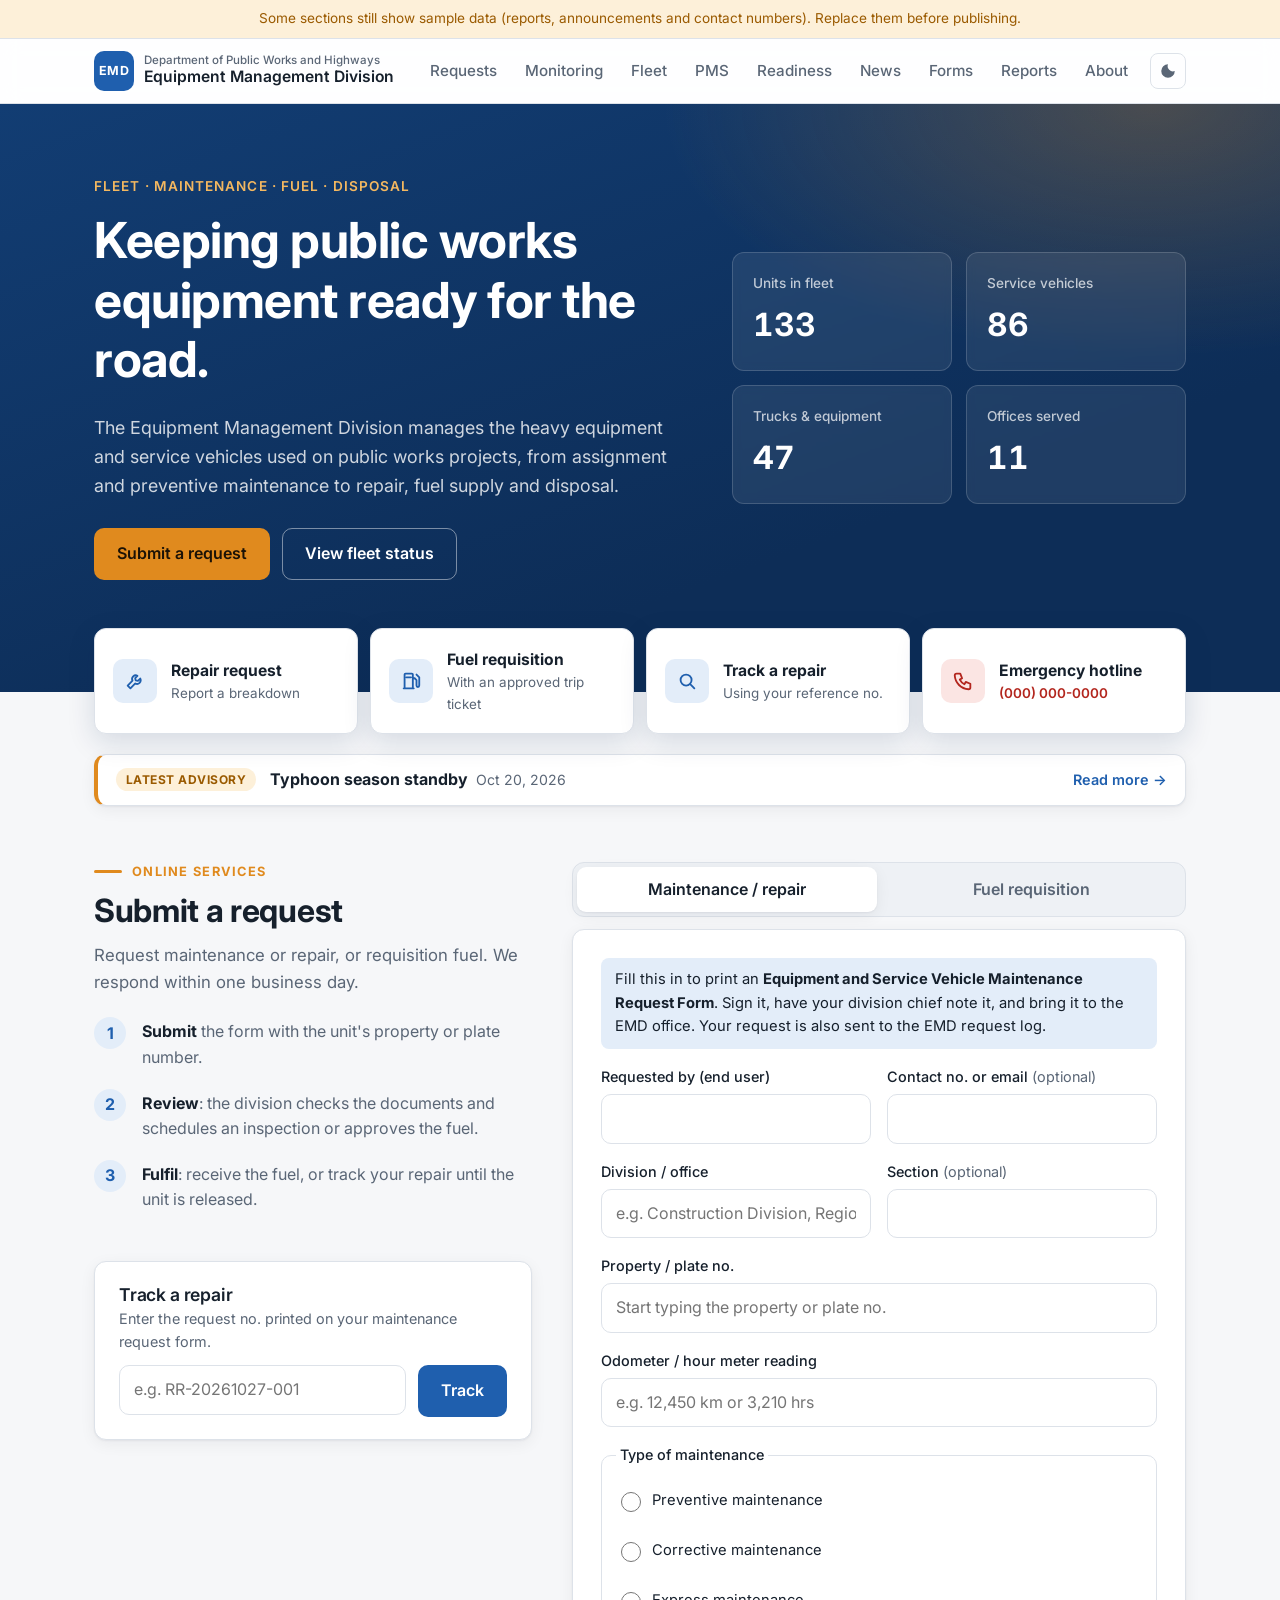
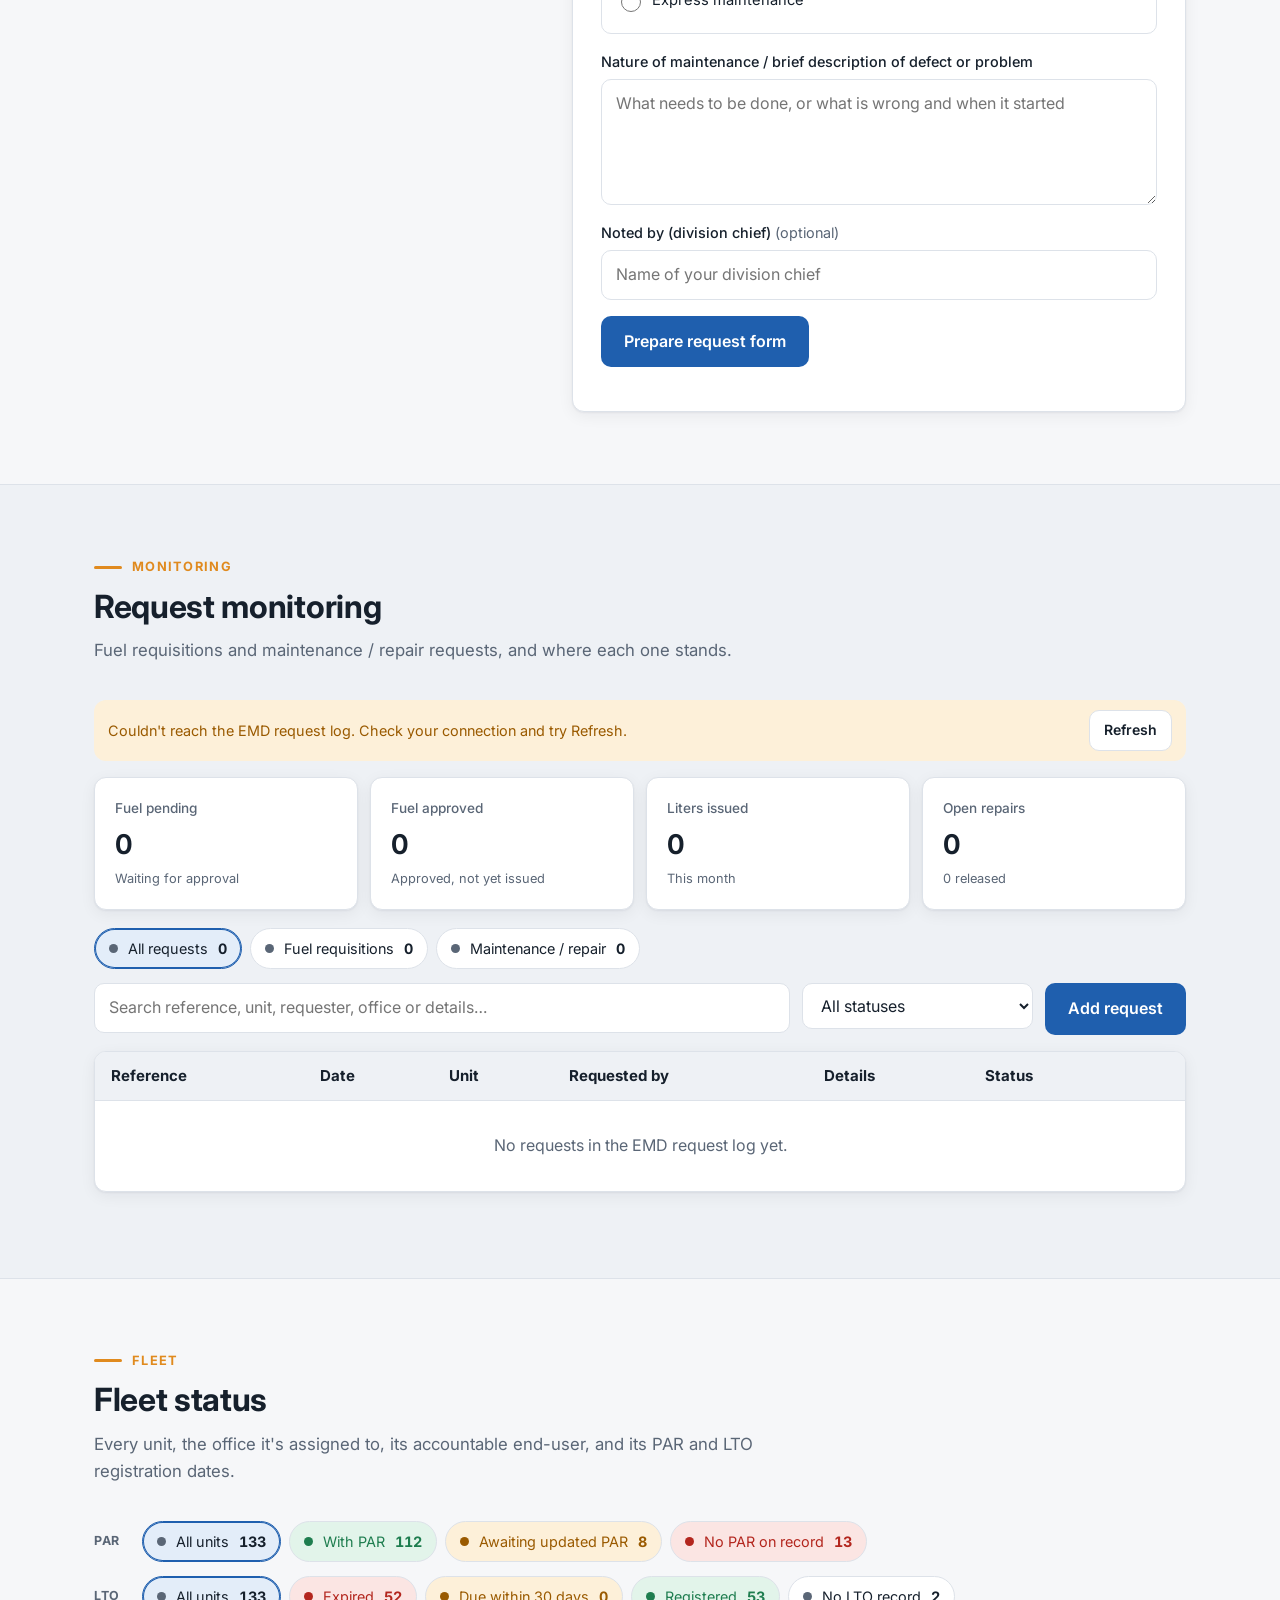
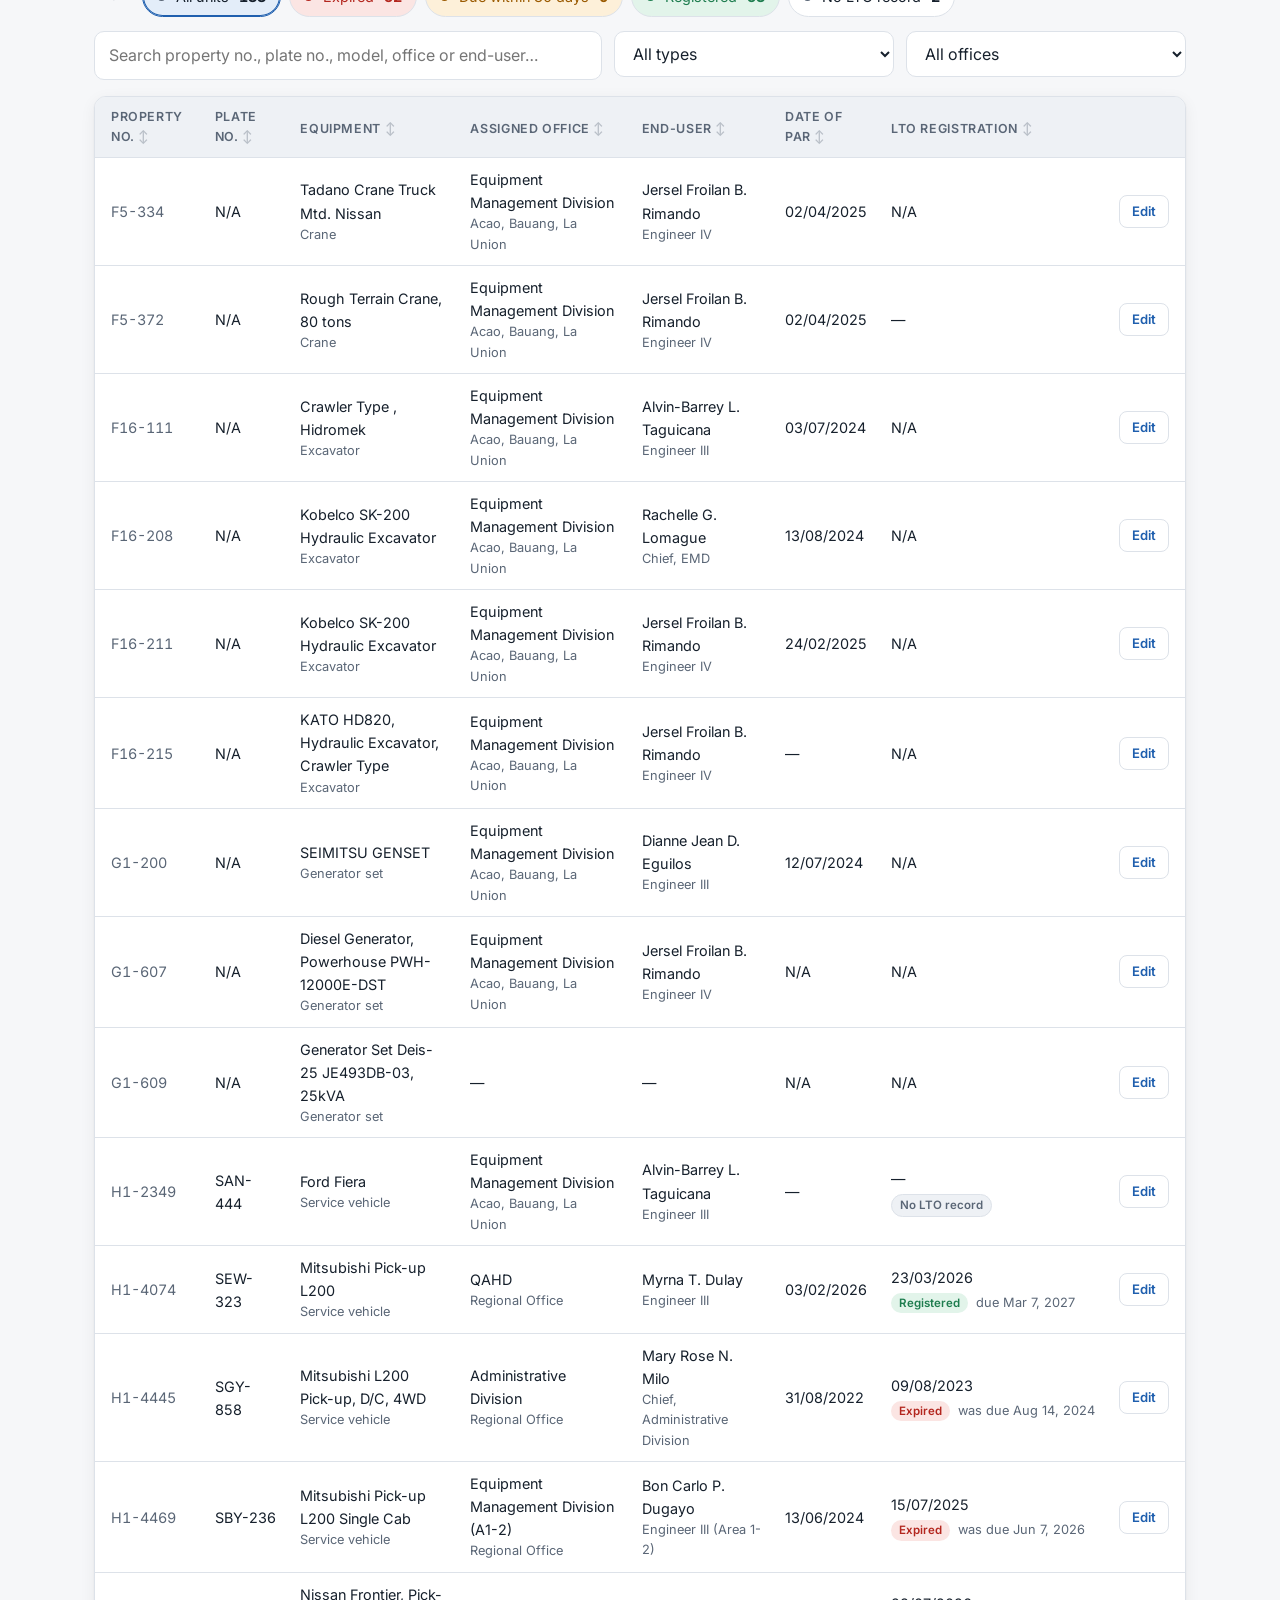
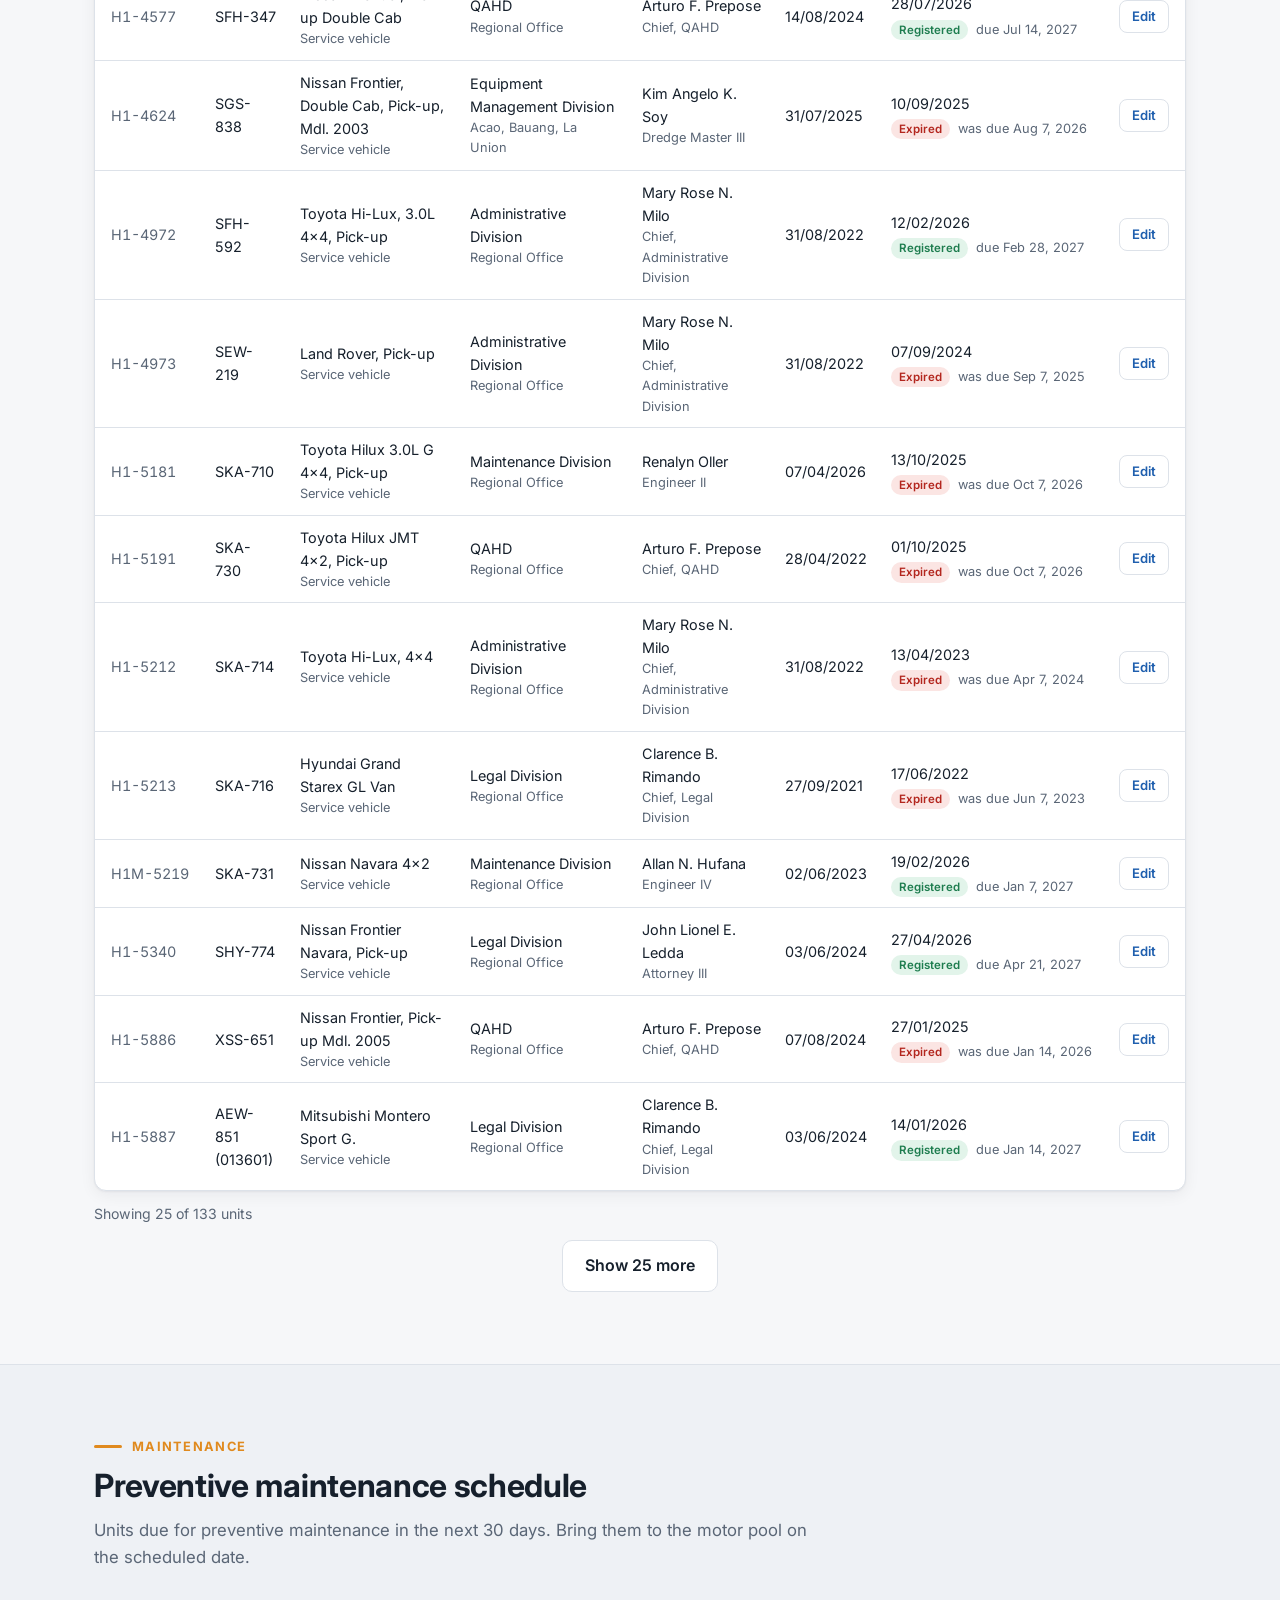
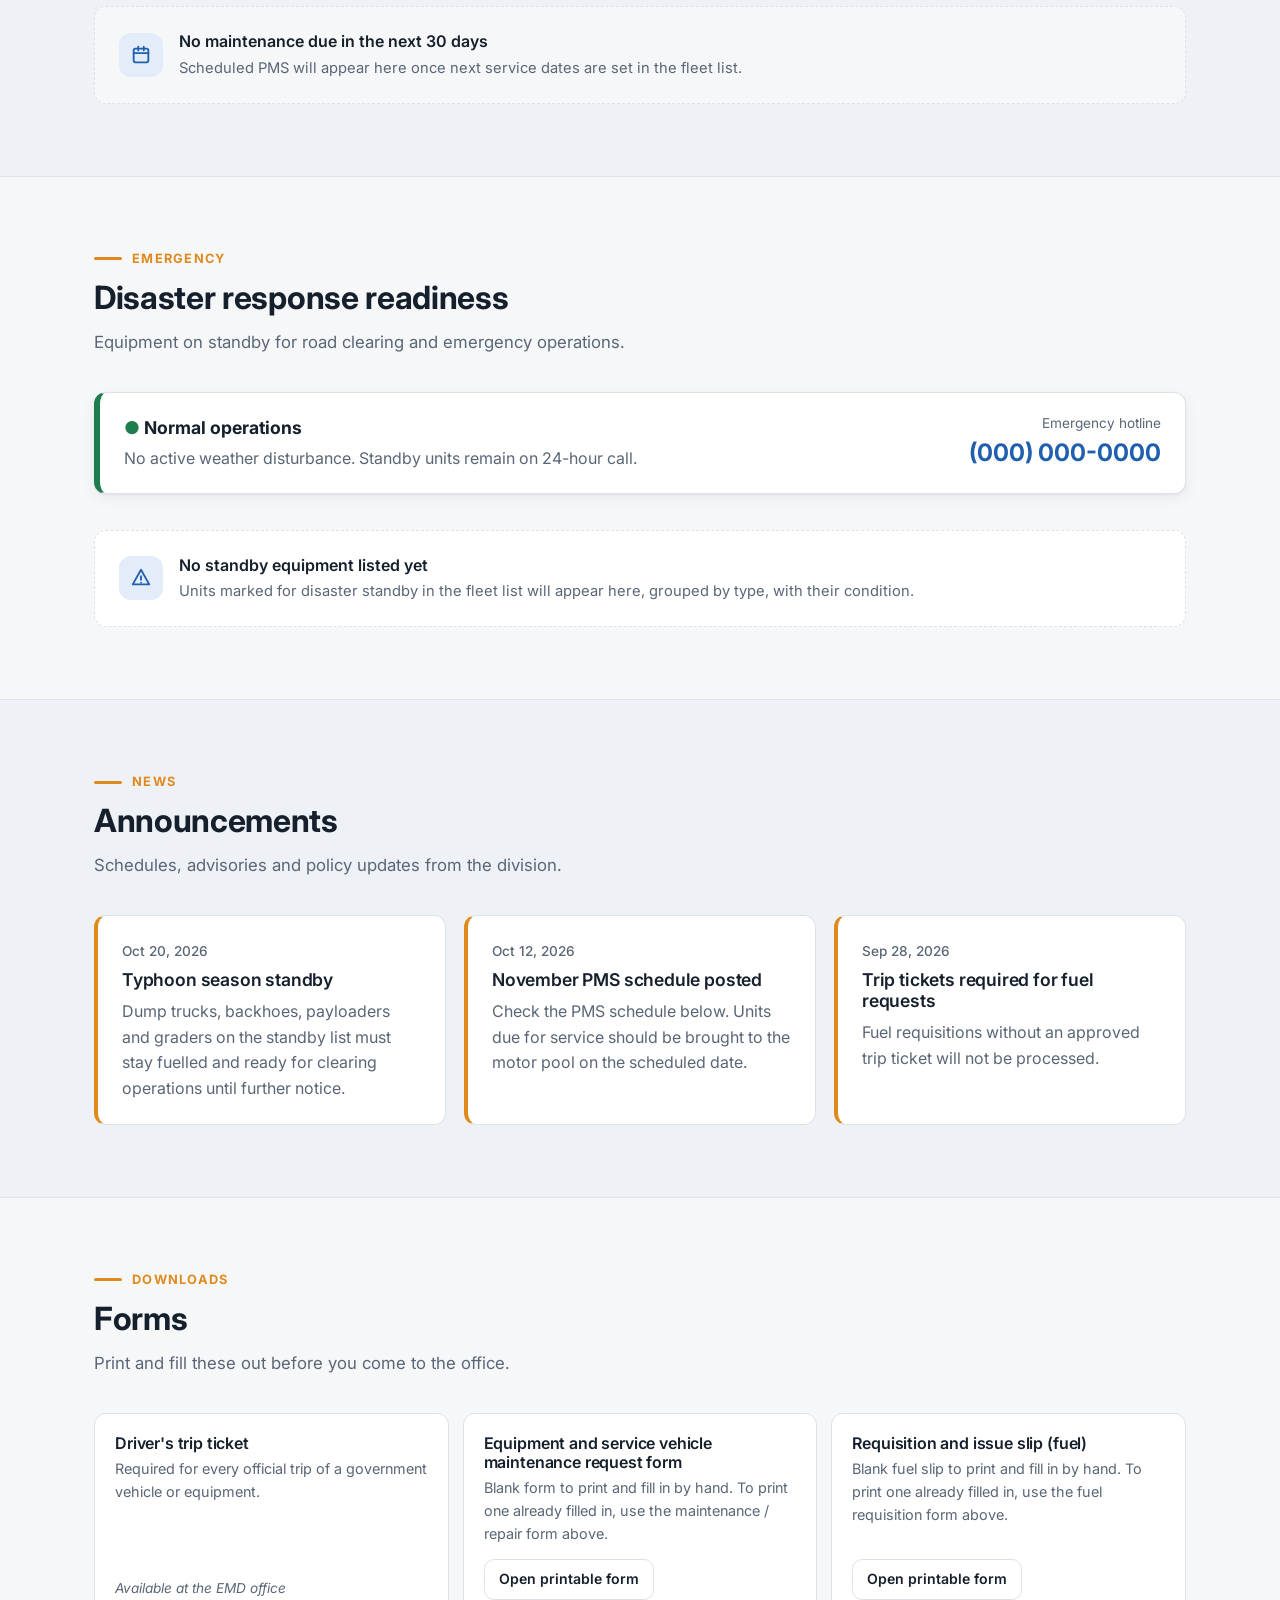
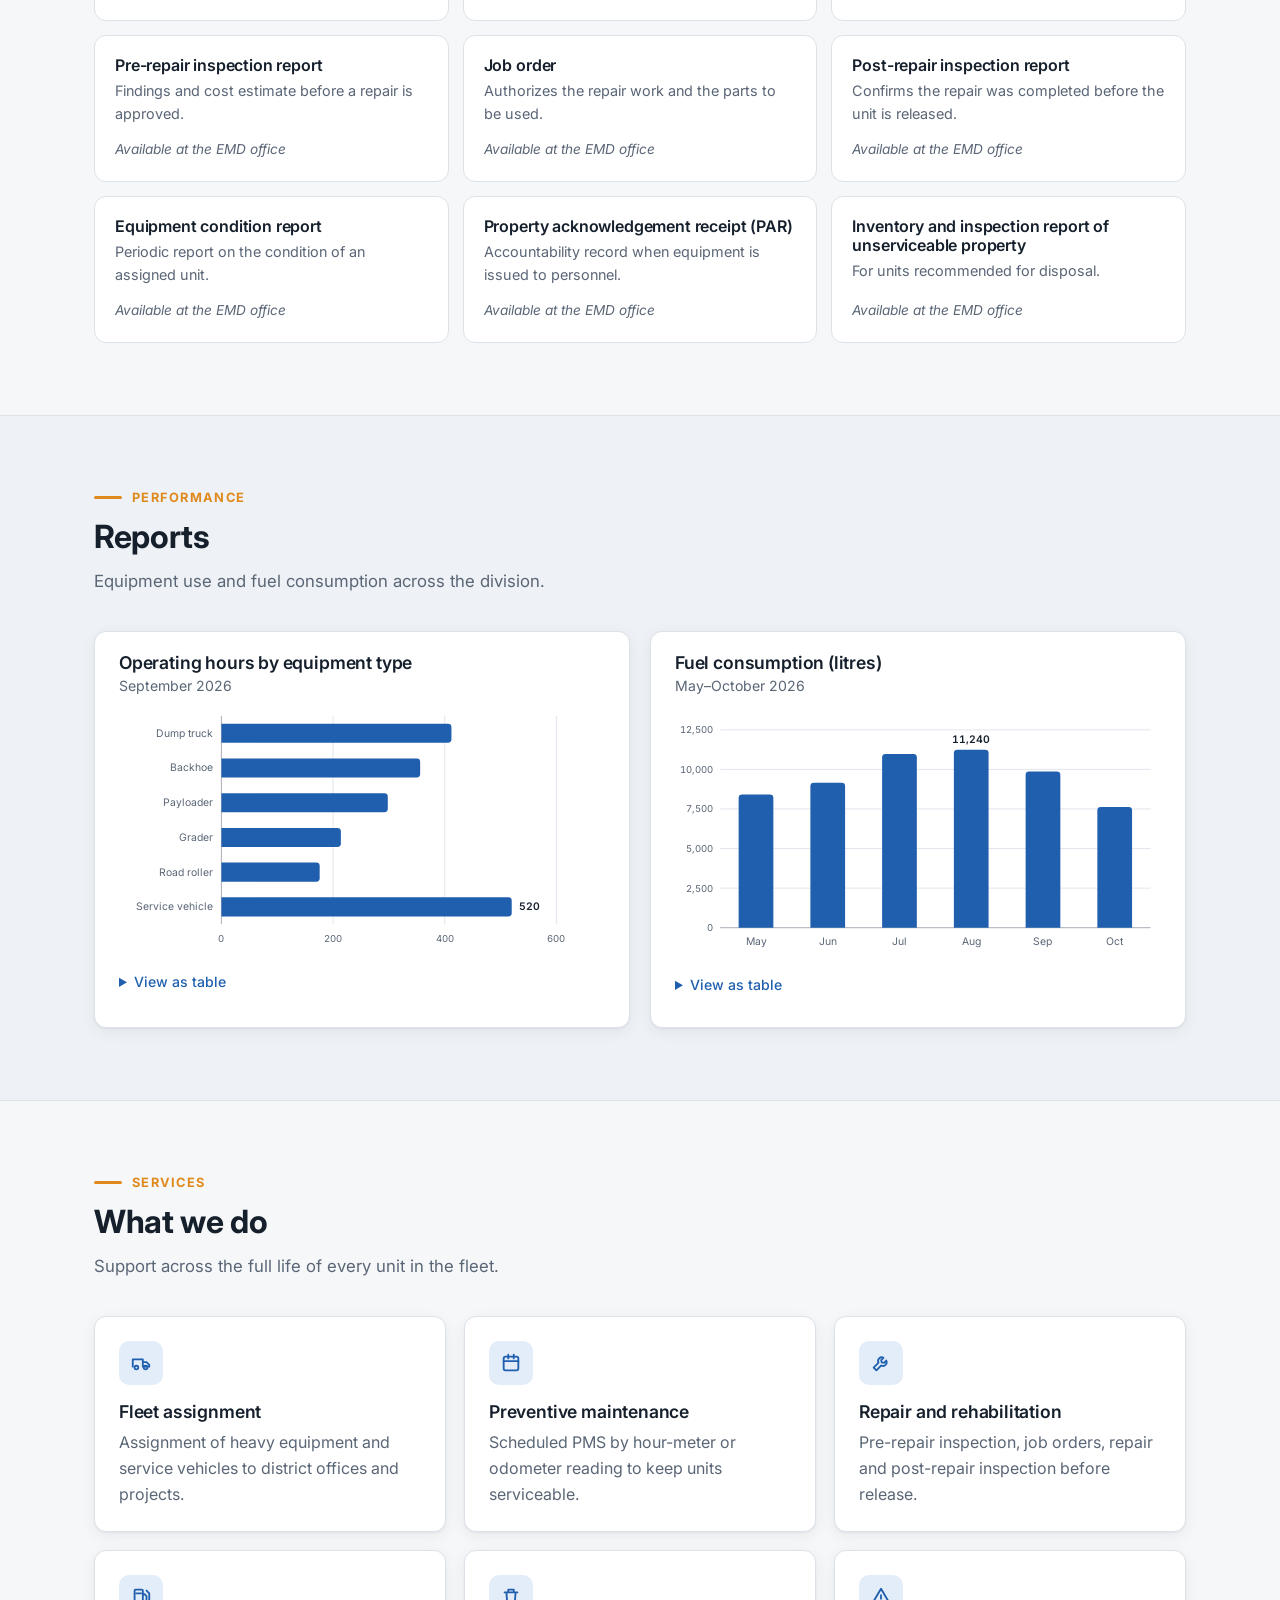
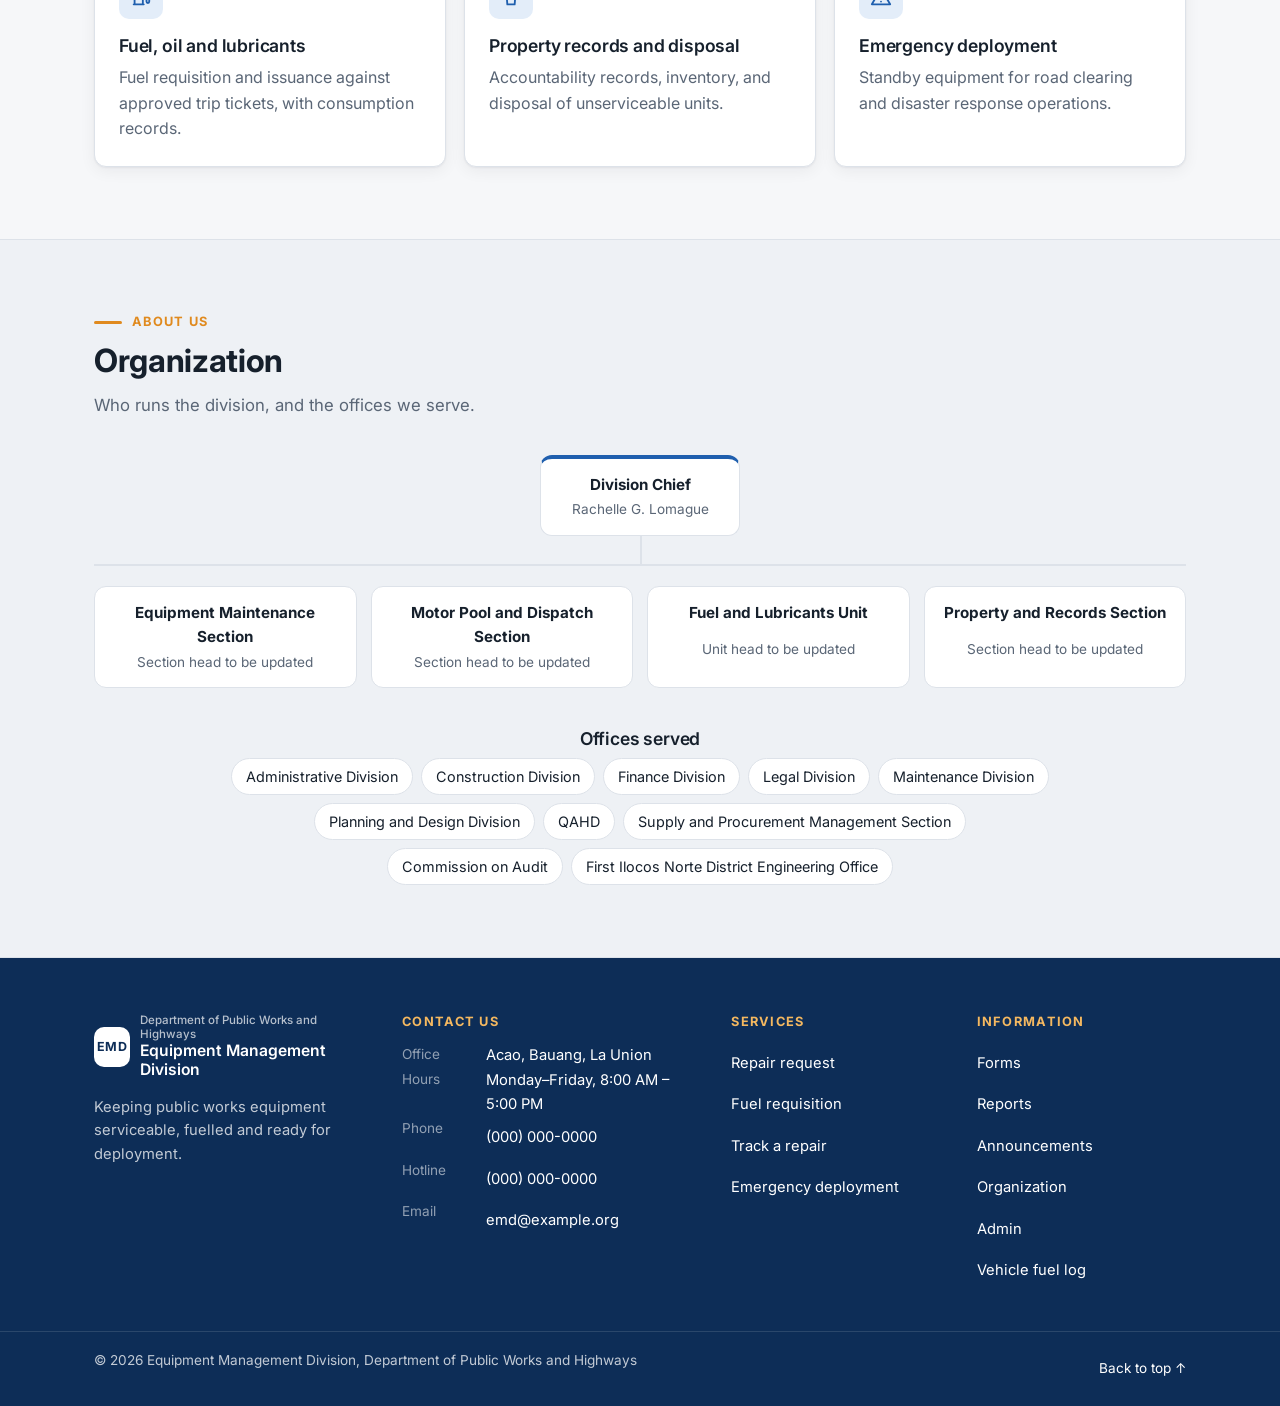
==== commit ba9415b8: "Add the vehicle fuel log fuel-log.html, behind the Admin password: fuel entered by date range and sp" ====
--- a/index.html
+++ b/index.html
@@ -525,6 +525,7 @@
           <li><a href="#announcements">Announcements</a></li>
           <li><a href="#about">Organization</a></li>
           <li><a href="admin.html">Admin</a></li>
+          <li><a href="fuel-log.html">Vehicle fuel log</a></li>
         </ul>
       </div>
     </div>
--- a/css/styles.css
+++ b/css/styles.css
@@ -825,3 +825,133 @@
   .empty-state { align-items: flex-start; padding: 18px; }
   .tracker { padding: 18px; }
 }
+
+/* Vehicle fuel log (fuel-log.html) -------------------------------------- */
+.fl-wide { max-width: 1440px; }
+.fl-header-actions { display: flex; align-items: center; gap: 10px; }
+.fl-sync { font-size: .82rem; color: var(--muted); white-space: nowrap; }
+.fl-sync.is-ok { color: var(--ok); }
+.fl-sync.is-error { color: var(--danger); white-space: normal; max-width: 320px; text-align: right; }
+.fl-sync.is-loading { color: var(--muted); }
+@media (max-width: 720px) { .fl-sync { display: none; } }
+
+.fl-tabs { position: sticky; top: 64px; z-index: 40; background: var(--surface); border-bottom: 1px solid var(--border); }
+.fl-tabs .container { display: flex; gap: 4px; overflow-x: auto; scrollbar-width: none; }
+.fl-tabs [role="tab"] {
+  flex: none; font: inherit; font-weight: 500; font-size: .95rem; color: var(--muted); background: none; border: 0;
+  padding: 14px 16px 12px; border-bottom: 3px solid transparent; cursor: pointer;
+}
+.fl-tabs [role="tab"]:hover { color: var(--text); }
+.fl-tabs [role="tab"][aria-selected="true"] { color: var(--primary); border-bottom-color: var(--accent); font-weight: 600; }
+.fl-count {
+  display: inline-grid; place-items: center; min-width: 20px; height: 20px; padding: 0 6px; margin-left: 4px;
+  border-radius: 999px; background: var(--danger-bg); color: var(--danger); font-size: .72rem; font-weight: 700;
+}
+.fl-body { padding-top: 20px; padding-bottom: 64px; display: grid; gap: 18px; }
+.fl-panel { display: grid; gap: 18px; min-width: 0; }
+.fl-panel[hidden] { display: none; }
+.fl-card {
+  background: var(--surface); border: 1px solid var(--border); border-radius: var(--radius);
+  box-shadow: var(--shadow); padding: 20px 22px; min-width: 0;
+}
+.fl-card h2 { font-size: 1.1rem; margin: 0 0 14px; padding-bottom: 10px; border-bottom: 1px solid var(--border); }
+.fl-card > p { color: var(--muted); }
+.fl-help summary { cursor: pointer; font-weight: 600; font-size: 1.05rem; }
+.fl-help ol { margin: 12px 0 0; padding-left: 1.3em; display: grid; gap: 6px; }
+.fl-computed { color: var(--muted); }
+
+.fl-inline { display: flex; flex-wrap: wrap; align-items: center; gap: 8px 10px; }
+.fl-inline input[type="search"] { flex: 1 1 220px; max-width: 320px; }
+.fl-inline input, .fl-inline select { width: auto; }
+.fl-add input#fl-add-unit { flex: 1 1 240px; max-width: 320px; }
+.fl-add input#fl-add-litres { flex: 0 1 120px; }
+.fl-date, .fl-inline-label { display: inline-flex; align-items: center; gap: 6px; color: var(--muted); font-size: .9rem; }
+.fl-check { padding: 0; align-self: center; font-size: .9rem; }
+.fl-week-label { color: var(--muted); font-size: .92rem; }
+.fl-read-counts { margin: 10px 0 0; font-weight: 500; }
+.fl-subhead { display: flex; flex-wrap: wrap; align-items: center; justify-content: space-between; gap: 8px; margin: 18px 0 10px; }
+.fl-subhead h3 { margin: 0; font-size: 1rem; }
+.fl-toolbar { background: var(--surface); border: 1px solid var(--border); border-radius: var(--radius); padding: 12px 14px; }
+.fl-totals { margin-left: auto; color: var(--muted); }
+.fl-totals b { color: var(--text); }
+.fl-connect { display: grid; gap: 10px; }
+.fl-connect input { max-width: 220px; }
+#fl-add-status:empty, #fl-import-status:empty { display: none; }
+
+/* Tables */
+.fl-table-wrap { overflow-x: auto; }
+.fl-table { width: 100%; border-collapse: collapse; font-size: .9rem; }
+.fl-table th, .fl-table td { padding: 8px 12px; border-bottom: 1px solid var(--border); text-align: left; vertical-align: middle; }
+.fl-table thead th { background: var(--surface-alt); font-size: .78rem; font-weight: 600; text-transform: uppercase; letter-spacing: .04em; color: var(--muted); white-space: nowrap; }
+.fl-table tbody tr:hover { background: var(--surface-alt); }
+.fl-table tfoot th, .fl-table tfoot td { font-weight: 700; border-top: 2px solid var(--border); }
+.fl-table .num { text-align: right; font-variant-numeric: tabular-nums; white-space: nowrap; }
+.fl-table .strong { font-weight: 600; white-space: nowrap; font-variant-numeric: tabular-nums; }
+.fl-table .muted, .muted { color: var(--muted); }
+.fl-table .small { font-size: .82rem; }
+.fl-table .block { display: block; }
+.fl-table .actions { text-align: right; width: 1%; white-space: nowrap; }
+.fl-table .bad { color: var(--danger); font-weight: 600; }
+.fl-table input { padding: 6px 10px; }
+.fl-odo { width: 130px; text-align: right; font-variant-numeric: tabular-nums; font-weight: 600; }
+.fl-odo.carried::placeholder { font-style: italic; font-weight: 400; color: var(--muted); opacity: 1; }
+.fl-table input[type="date"] { width: 160px; }
+
+/* Monitoring grid */
+.fl-grid-wrap { overflow: auto; max-height: calc(100vh - 220px); }
+.fl-grid { border-collapse: separate; border-spacing: 0; font-size: .88rem; min-width: 100%; }
+.fl-grid th, .fl-grid td { border-right: 1px solid var(--border); border-bottom: 1px solid var(--border); padding: 6px 10px; background: var(--surface); }
+.fl-grid thead th {
+  position: sticky; top: 0; z-index: 2; background: var(--surface-alt); font-size: .78rem; font-weight: 600;
+  color: var(--muted); text-align: left; white-space: nowrap;
+}
+.fl-grid thead th.day { text-align: center; min-width: 78px; }
+.fl-grid thead th.day b { display: block; color: var(--text); font-size: .92rem; }
+.fl-grid thead th.day small { font-weight: 500; }
+.fl-grid .sticky { position: sticky; z-index: 1; }
+.fl-grid thead .sticky { z-index: 3; }
+.fl-grid .c1 { left: 0; min-width: 96px; font-weight: 700; }
+.fl-grid .c2 { left: 96px; min-width: 96px; }
+.fl-grid .c3 { left: 192px; min-width: 86px; box-shadow: 1px 0 0 var(--border); }
+.fl-grid .rowlabel { color: var(--muted); font-size: .78rem; background: var(--surface-alt); }
+.fl-grid td.day { text-align: right; font-variant-numeric: tabular-nums; }
+.fl-grid tr.fuel-row td.day { border-bottom-style: dashed; }
+.fl-grid tr.odo-row td { border-bottom: 2px solid var(--border); }
+.fl-grid td.typed { font-weight: 700; }
+.fl-grid td.computed { color: var(--muted); font-style: italic; }
+.fl-grid .weekend { background: var(--surface-alt); }
+.fl-grid .today { background: var(--warn-bg); }
+.fl-grid thead th.today { background: color-mix(in srgb, var(--accent) 28%, var(--surface)); }
+.fl-grid td.sum { text-align: center; font-variant-numeric: tabular-nums; font-weight: 500; min-width: 82px; border-bottom: 2px solid var(--border); }
+.fl-grid thead th.sum { text-align: center; }
+
+/* Checks */
+.fl-checks { display: grid; gap: 10px; }
+.fl-issue {
+  display: grid; grid-template-columns: auto 1fr auto; align-items: center; gap: 14px; padding: 12px 16px;
+  background: var(--surface); border: 1px solid var(--border); border-left: 4px solid var(--warn); border-radius: 10px;
+}
+.fl-issue.error { border-left-color: var(--danger); }
+.fl-issue p { margin: 2px 0 0; color: var(--muted); font-size: .9rem; }
+@media (max-width: 640px) {
+  .fl-issue { grid-template-columns: 1fr; gap: 8px; }
+  .fl-totals { margin-left: 0; }
+  .fl-card { padding: 16px; }
+}
+.fl-rep-title { font-size: 1.05rem; margin: 6px 0 0; }
+
+@media print {
+  .site-header, .fl-tabs, .fl-toolbar, .fl-connect, #tab-input, #tab-monitoring, #tab-checks, #tab-maintenance, #tab-settings { display: none !important; }
+  .fl-body { padding: 0; }
+  .table-wrap { box-shadow: none; overflow: visible; }
+}
+.fl-body, .fl-panel { grid-template-columns: minmax(0, 1fr); }
+.fl-inline > * { min-width: 0; }
+.fl-connect .btn-link { color: var(--muted); }
+@media (max-width: 640px) {
+  .fl-inline input[type="search"], .fl-add input#fl-add-unit { flex: 1 1 100%; max-width: none; }
+  .fl-date { flex: 1 1 calc(50% - 10px); }
+  .fl-date input { flex: 1; min-width: 0; }
+  .fl-header-actions .admin-back { display: none; }
+}
+.fl-table-wrap, .fl-grid-wrap { position: relative; }
